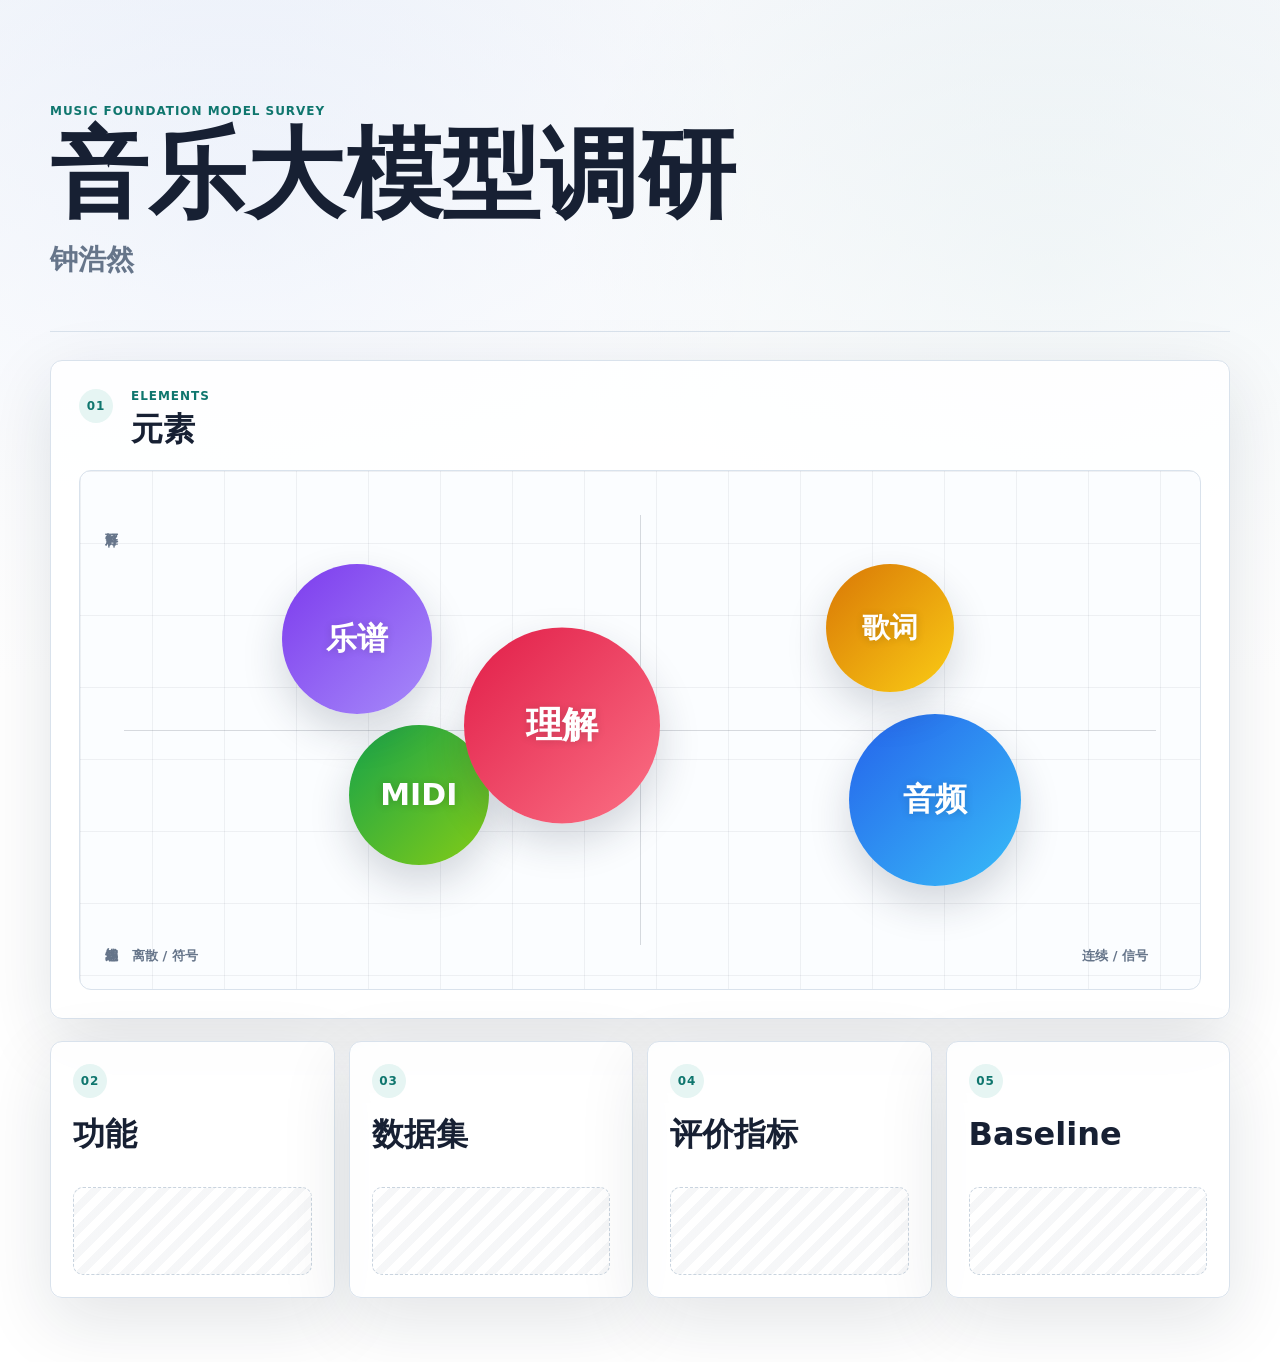
==== pre/index.html @ 79872922 "添加展示网页" ====
<!doctype html>
<html lang="zh-CN">
  <head>
    <meta charset="utf-8">
    <meta name="viewport" content="width=device-width, initial-scale=1">
    <title>音乐大模型调研</title>
    <link rel="stylesheet" href="styles.css">
  </head>
  <body>
    <main class="deck">
      <header class="hero">
        <div>
          <p class="eyebrow">Music Foundation Model Survey</p>
          <h1>音乐大模型调研</h1>
          <p class="subtitle">钟浩然</p>
        </div>
      </header>

      <section class="section section-elements" aria-labelledby="elements-title">
        <div class="section-heading">
          <p class="index">01</p>
          <div>
            <p class="eyebrow">Elements</p>
            <h2 id="elements-title">元素</h2>
          </div>
        </div>

        <div class="element-map" aria-label="音乐大模型元素二维分布图">
          <div class="axis axis-x">
            <span>离散 / 符号</span>
            <span>连续 / 信号</span>
          </div>
          <div class="axis axis-y">
            <span>可解释</span>
            <span>感知表达</span>
          </div>

          <div class="bubble bubble-audio">
            <span>音频</span>
          </div>
          <div class="bubble bubble-midi">
            <span>MIDI</span>
          </div>
          <div class="bubble bubble-score">
            <span>乐谱</span>
          </div>
          <div class="bubble bubble-lyrics">
            <span>歌词</span>
          </div>
          <div class="bubble bubble-understanding">
            <span>理解</span>
          </div>
        </div>
      </section>

      <section class="section-grid" aria-label="汇报结构">
        <article class="topic-card">
          <p class="index">02</p>
          <h2>功能</h2>
          <div class="empty-state"></div>
        </article>

        <article class="topic-card">
          <p class="index">03</p>
          <h2>数据集</h2>
          <div class="empty-state"></div>
        </article>

        <article class="topic-card">
          <p class="index">04</p>
          <h2>评价指标</h2>
          <div class="empty-state"></div>
        </article>

        <article class="topic-card">
          <p class="index">05</p>
          <h2>Baseline</h2>
          <div class="empty-state"></div>
        </article>
      </section>
    </main>
  </body>
</html>
---- pre/styles.css ----
:root {
  color-scheme: light;
  --ink: #172033;
  --muted: #66758a;
  --line: #d9e2ec;
  --paper: #f6f8fb;
  --panel: rgba(255, 255, 255, 0.9);
  --teal: #0f766e;
  --blue: #2563eb;
  --violet: #7c3aed;
  --amber: #d97706;
  --rose: #e11d48;
  --green: #16a34a;
  --shadow: 0 22px 70px rgba(19, 32, 50, 0.12);
}

* {
  box-sizing: border-box;
}

body {
  margin: 0;
  font-family: Inter, ui-sans-serif, system-ui, -apple-system, BlinkMacSystemFont, "Segoe UI", sans-serif;
  color: var(--ink);
  background:
    linear-gradient(180deg, rgba(246, 248, 251, 0.4), #ffffff 680px),
    radial-gradient(circle at 18% 16%, rgba(37, 99, 235, 0.10), transparent 34%),
    radial-gradient(circle at 82% 20%, rgba(15, 118, 110, 0.10), transparent 32%),
    var(--paper);
}

.deck {
  width: min(1180px, calc(100% - 48px));
  margin: 0 auto;
  padding: 52px 0 64px;
}

.hero {
  min-height: 280px;
  display: flex;
  align-items: center;
  border-bottom: 1px solid var(--line);
}

.eyebrow,
.index {
  margin: 0 0 8px;
  color: var(--teal);
  font-size: 12px;
  font-weight: 820;
  letter-spacing: 0.08em;
  text-transform: uppercase;
}

h1,
h2,
p {
  margin-top: 0;
}

h1 {
  margin-bottom: 18px;
  font-size: clamp(52px, 8vw, 98px);
  line-height: 0.98;
  letter-spacing: 0;
}

.subtitle {
  margin: 0;
  color: var(--muted);
  font-size: 28px;
  font-weight: 720;
}

.section {
  margin-top: 28px;
  padding: 28px;
  border: 1px solid var(--line);
  border-radius: 12px;
  background: var(--panel);
  box-shadow: var(--shadow);
}

.section-heading {
  display: flex;
  gap: 18px;
  align-items: flex-start;
  margin-bottom: 22px;
}

.section-heading .index,
.topic-card .index {
  display: flex;
  width: 34px;
  height: 34px;
  align-items: center;
  justify-content: center;
  margin: 0;
  border-radius: 999px;
  background: #e6f5f3;
}

h2 {
  margin-bottom: 0;
  font-size: 32px;
  line-height: 1.16;
  letter-spacing: 0;
}

.element-map {
  position: relative;
  min-height: 520px;
  overflow: hidden;
  border: 1px solid var(--line);
  border-radius: 12px;
  background:
    linear-gradient(90deg, rgba(23, 32, 51, 0.06) 1px, transparent 1px),
    linear-gradient(180deg, rgba(23, 32, 51, 0.06) 1px, transparent 1px),
    #fbfdff;
  background-size: 72px 72px;
}

.element-map::before,
.element-map::after {
  content: "";
  position: absolute;
  background: rgba(23, 32, 51, 0.16);
}

.element-map::before {
  left: 44px;
  right: 44px;
  top: 50%;
  height: 1px;
}

.element-map::after {
  top: 44px;
  bottom: 44px;
  left: 50%;
  width: 1px;
}

.axis {
  position: absolute;
  z-index: 2;
  display: flex;
  color: var(--muted);
  font-size: 13px;
  font-weight: 760;
}

.axis-x {
  left: 52px;
  right: 52px;
  bottom: 24px;
  justify-content: space-between;
}

.axis-y {
  top: 52px;
  bottom: 52px;
  left: 22px;
  writing-mode: vertical-rl;
  justify-content: space-between;
}

.bubble {
  position: absolute;
  z-index: 3;
  display: flex;
  align-items: center;
  justify-content: center;
  border-radius: 999px;
  color: #fff;
  font-weight: 860;
  letter-spacing: 0;
  box-shadow: 0 18px 40px rgba(25, 38, 60, 0.18);
}

.bubble span {
  text-shadow: 0 1px 8px rgba(0, 0, 0, 0.16);
}

.bubble-audio {
  width: 172px;
  height: 172px;
  right: 16%;
  bottom: 20%;
  background: linear-gradient(135deg, var(--blue), #38bdf8);
  font-size: 32px;
}

.bubble-midi {
  width: 140px;
  height: 140px;
  left: 24%;
  bottom: 24%;
  background: linear-gradient(135deg, var(--green), #84cc16);
  font-size: 30px;
}

.bubble-score {
  width: 150px;
  height: 150px;
  left: 18%;
  top: 18%;
  background: linear-gradient(135deg, var(--violet), #a78bfa);
  font-size: 31px;
}

.bubble-lyrics {
  width: 128px;
  height: 128px;
  right: 22%;
  top: 18%;
  background: linear-gradient(135deg, var(--amber), #facc15);
  font-size: 28px;
}

.bubble-understanding {
  width: 196px;
  height: 196px;
  left: 43%;
  top: 34%;
  transform: translate(-50%, -10%);
  background: linear-gradient(135deg, var(--rose), #fb7185);
  font-size: 36px;
}

.section-grid {
  display: grid;
  grid-template-columns: repeat(4, 1fr);
  gap: 14px;
  margin-top: 22px;
}

.topic-card {
  min-height: 220px;
  padding: 22px;
  border: 1px solid var(--line);
  border-radius: 12px;
  background: var(--panel);
  box-shadow: var(--shadow);
}

.topic-card h2 {
  margin-top: 18px;
}

.empty-state {
  min-height: 88px;
  margin-top: 34px;
  border: 1px dashed #c9d4df;
  border-radius: 10px;
  background: repeating-linear-gradient(
    -45deg,
    rgba(100, 116, 139, 0.06),
    rgba(100, 116, 139, 0.06) 8px,
    rgba(255, 255, 255, 0.6) 8px,
    rgba(255, 255, 255, 0.6) 16px
  );
}

@media (max-width: 980px) {
  .section-grid {
    grid-template-columns: repeat(2, 1fr);
  }

  .element-map {
    min-height: 480px;
  }
}

@media (max-width: 640px) {
  .deck {
    width: min(100% - 28px, 1180px);
    padding-top: 34px;
  }

  .hero {
    min-height: 220px;
  }

  .section,
  .topic-card {
    padding: 18px;
  }

  .section-grid {
    grid-template-columns: 1fr;
  }

  .element-map {
    min-height: 560px;
  }

  .bubble-audio {
    right: 6%;
    bottom: 18%;
  }

  .bubble-midi {
    left: 8%;
    bottom: 22%;
  }

  .bubble-score {
    left: 8%;
    top: 18%;
  }

  .bubble-lyrics {
    right: 8%;
    top: 17%;
  }

  .bubble-understanding {
    left: 50%;
    top: 43%;
  }
}
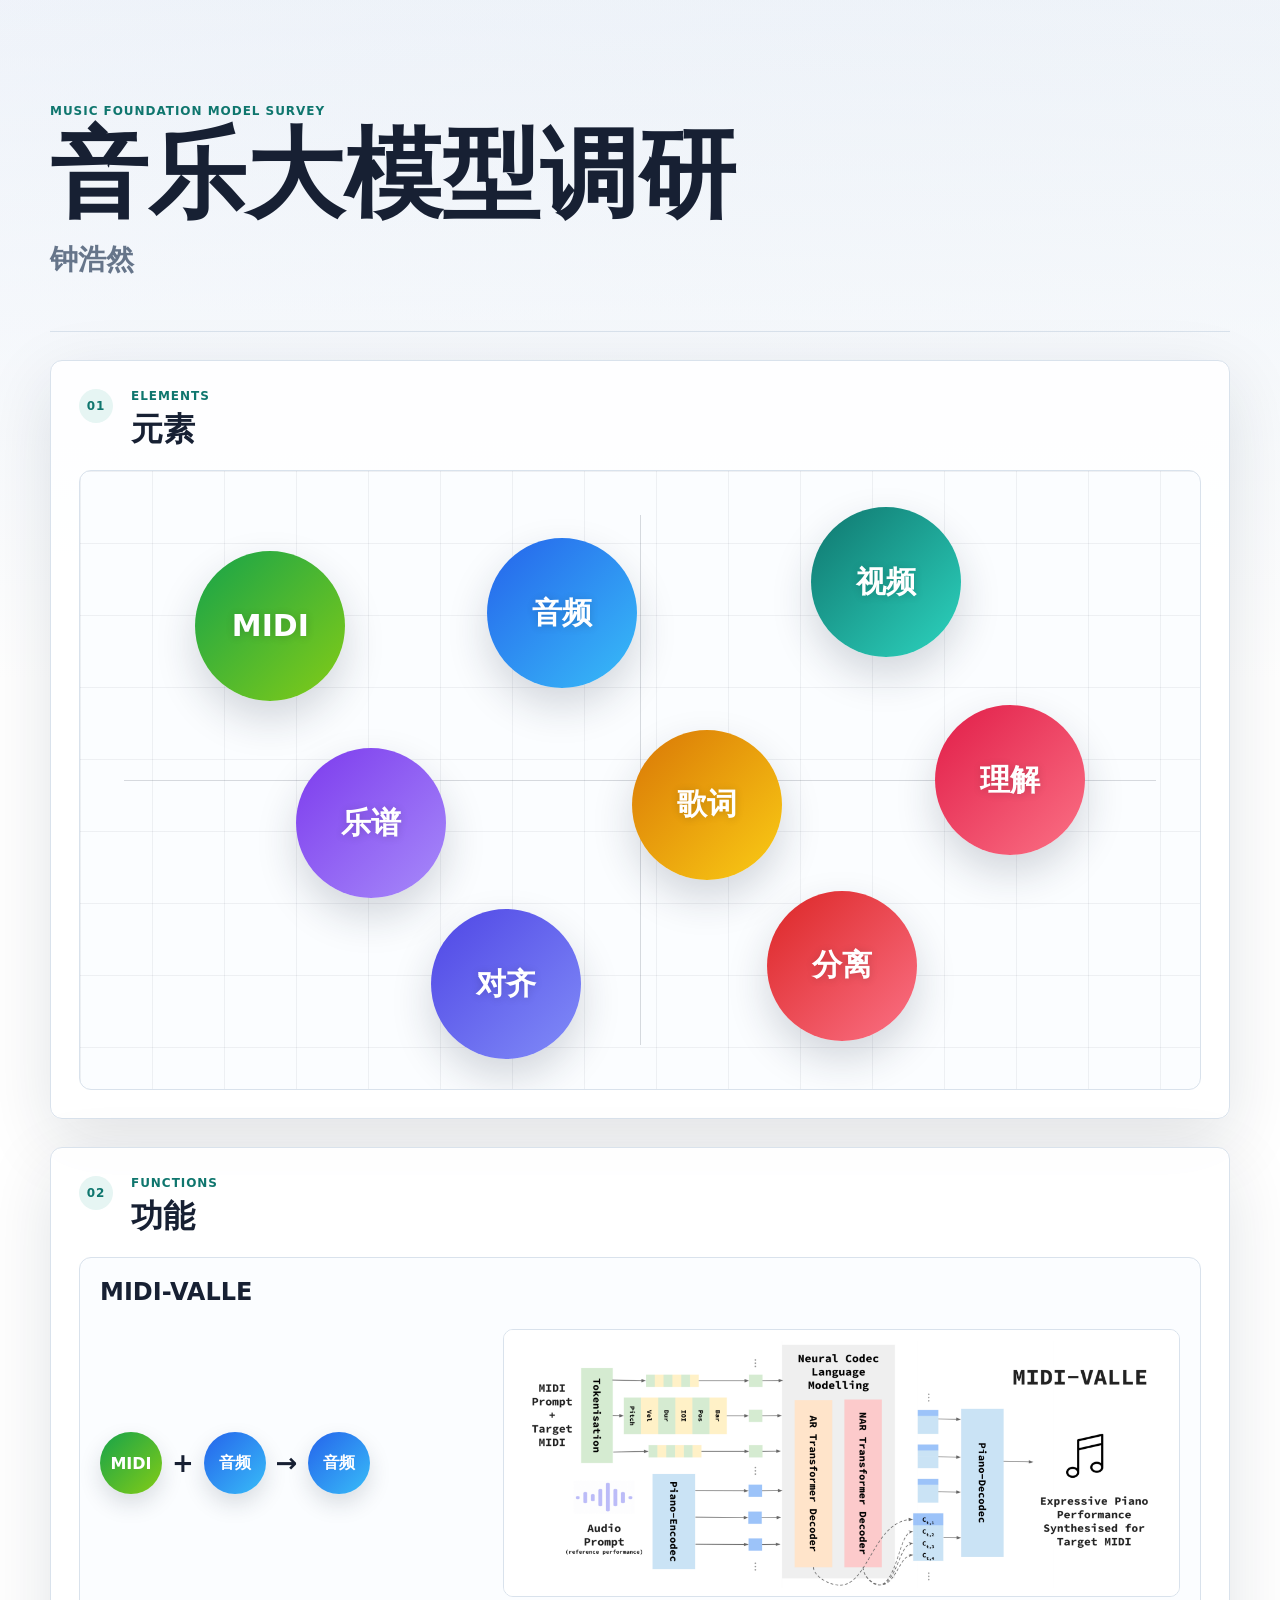
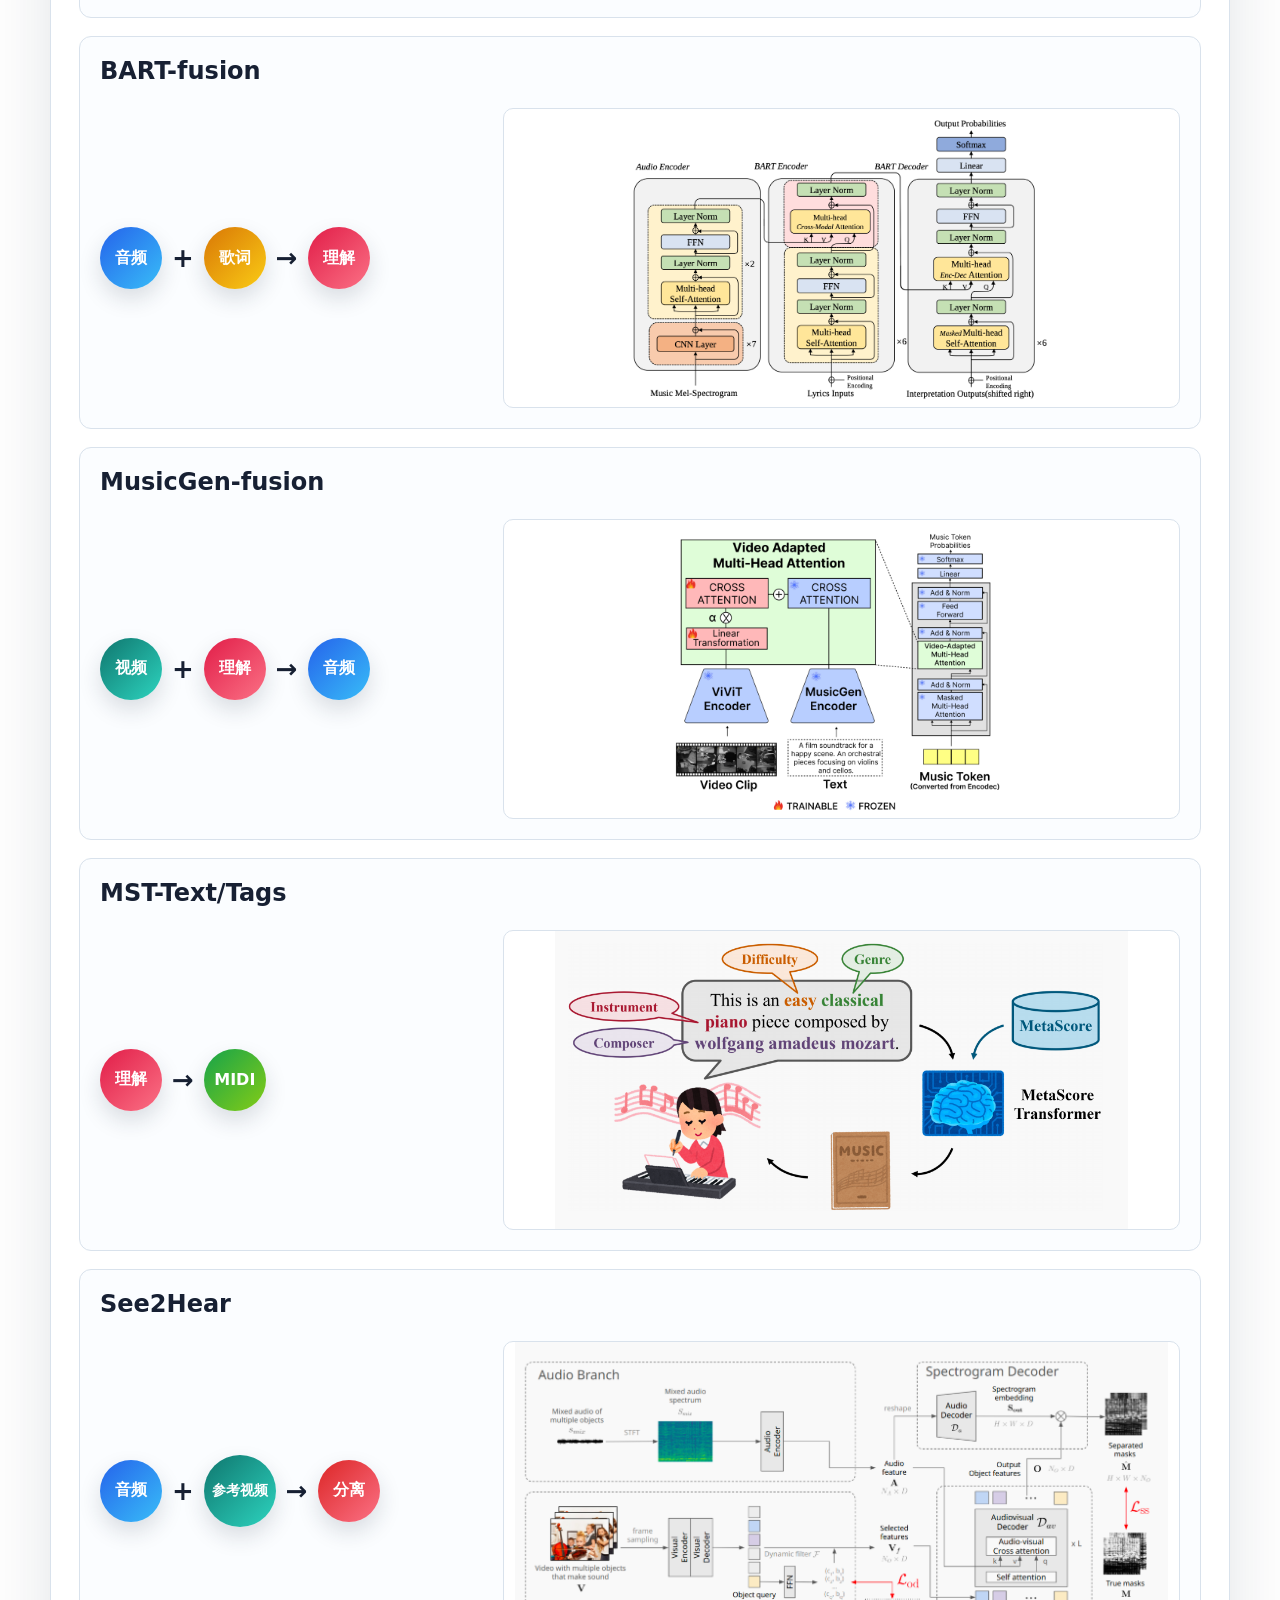
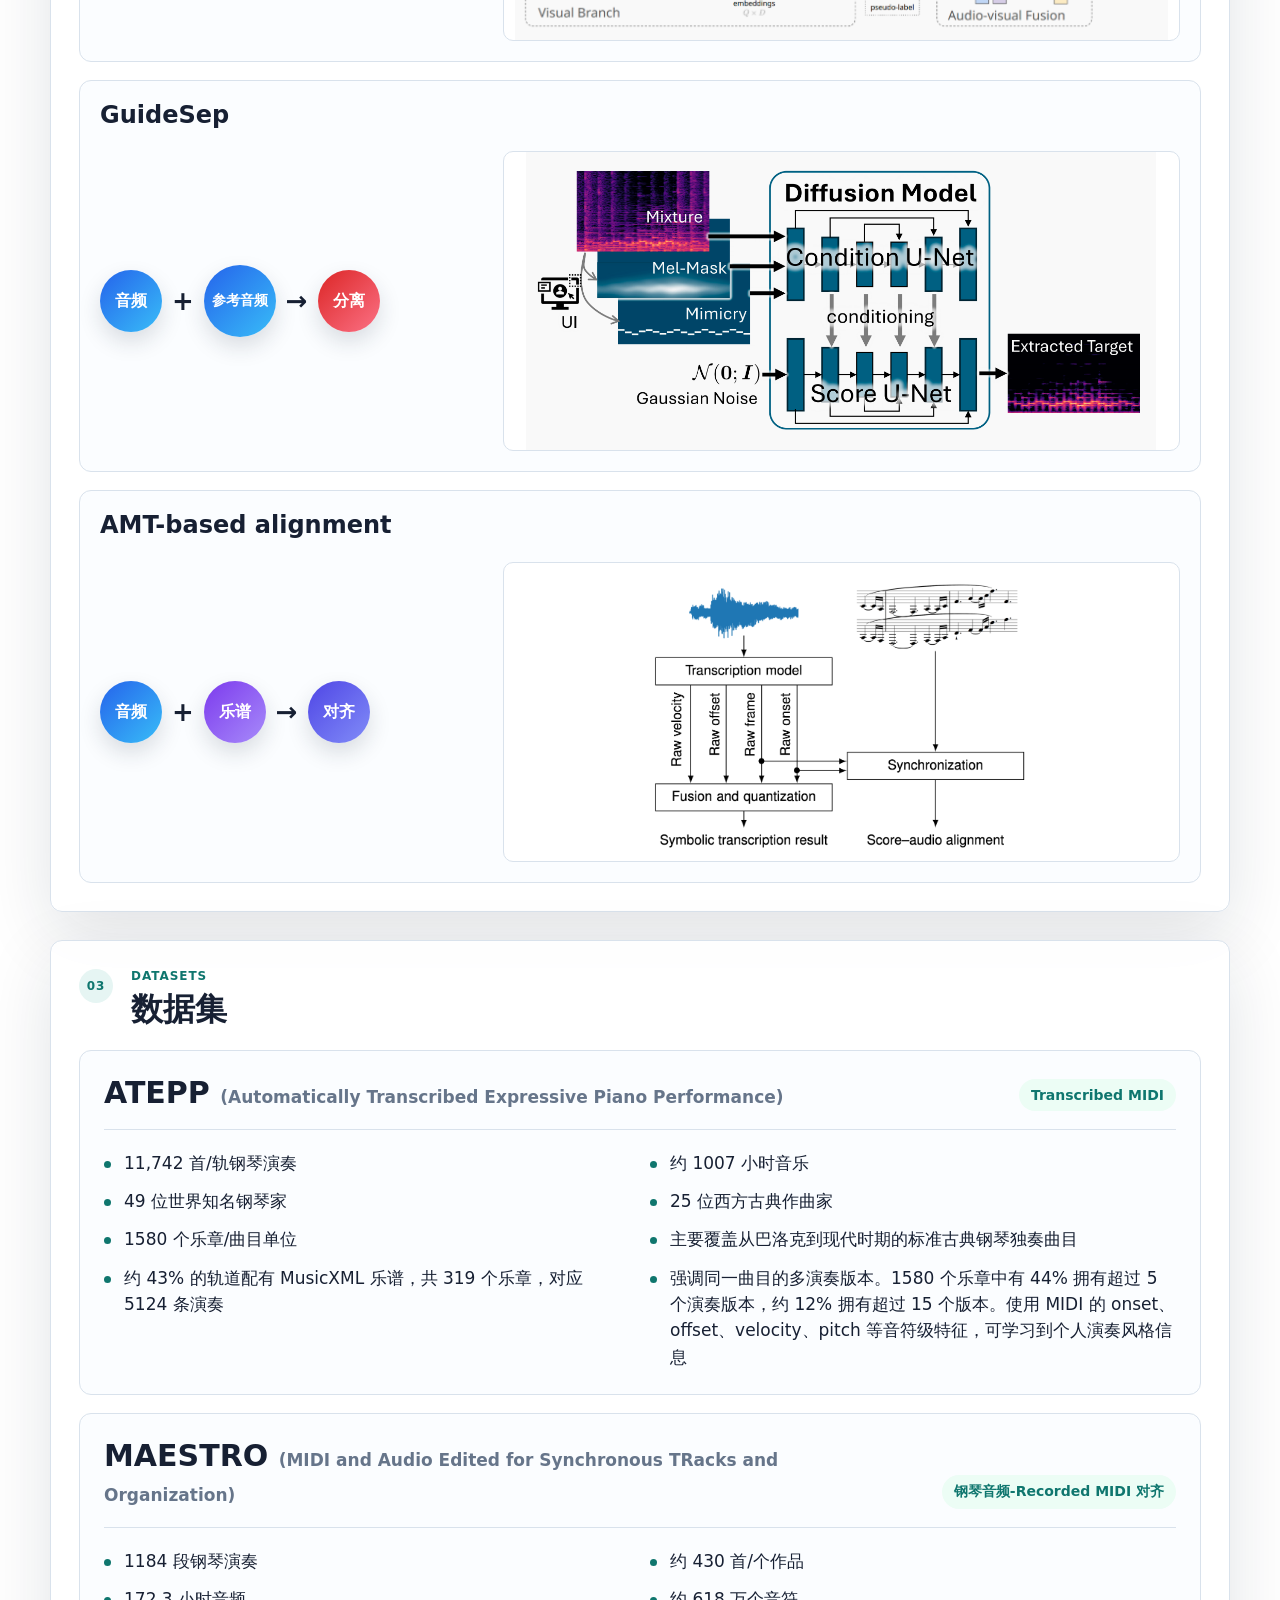
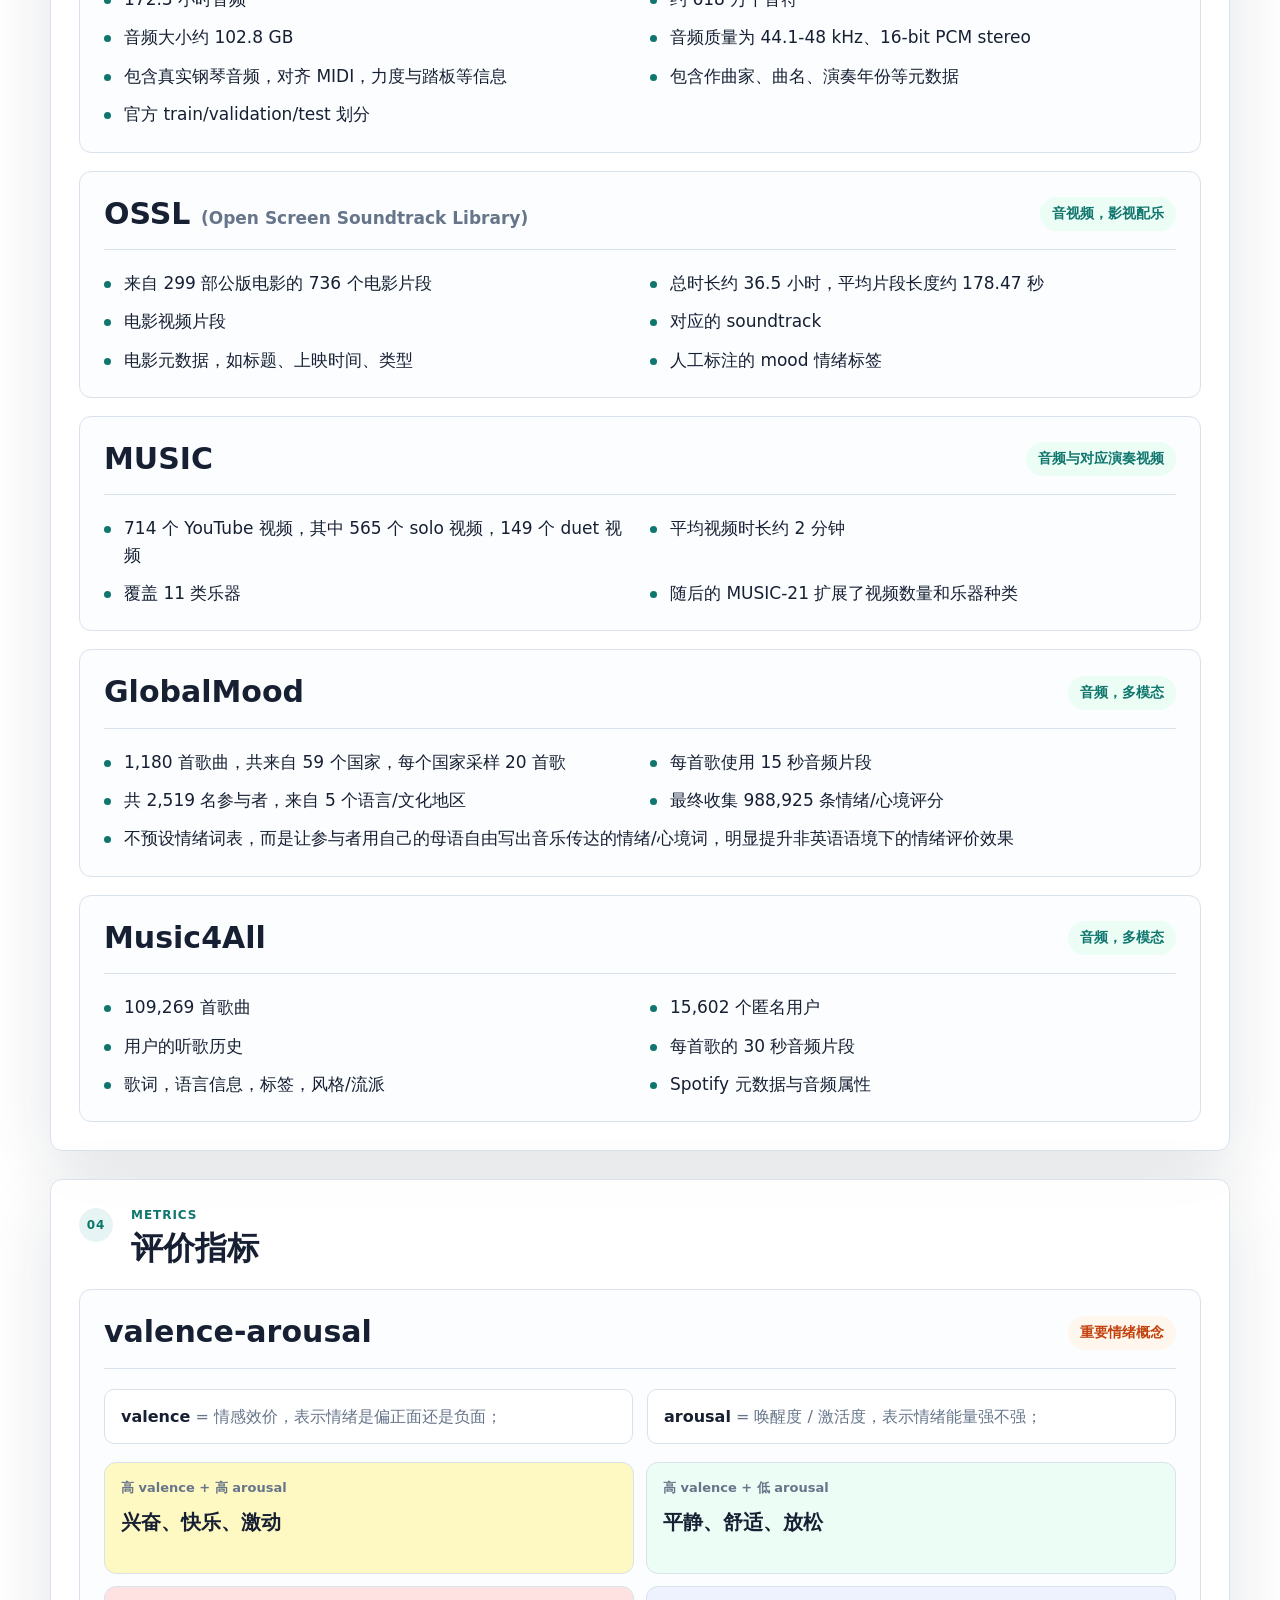
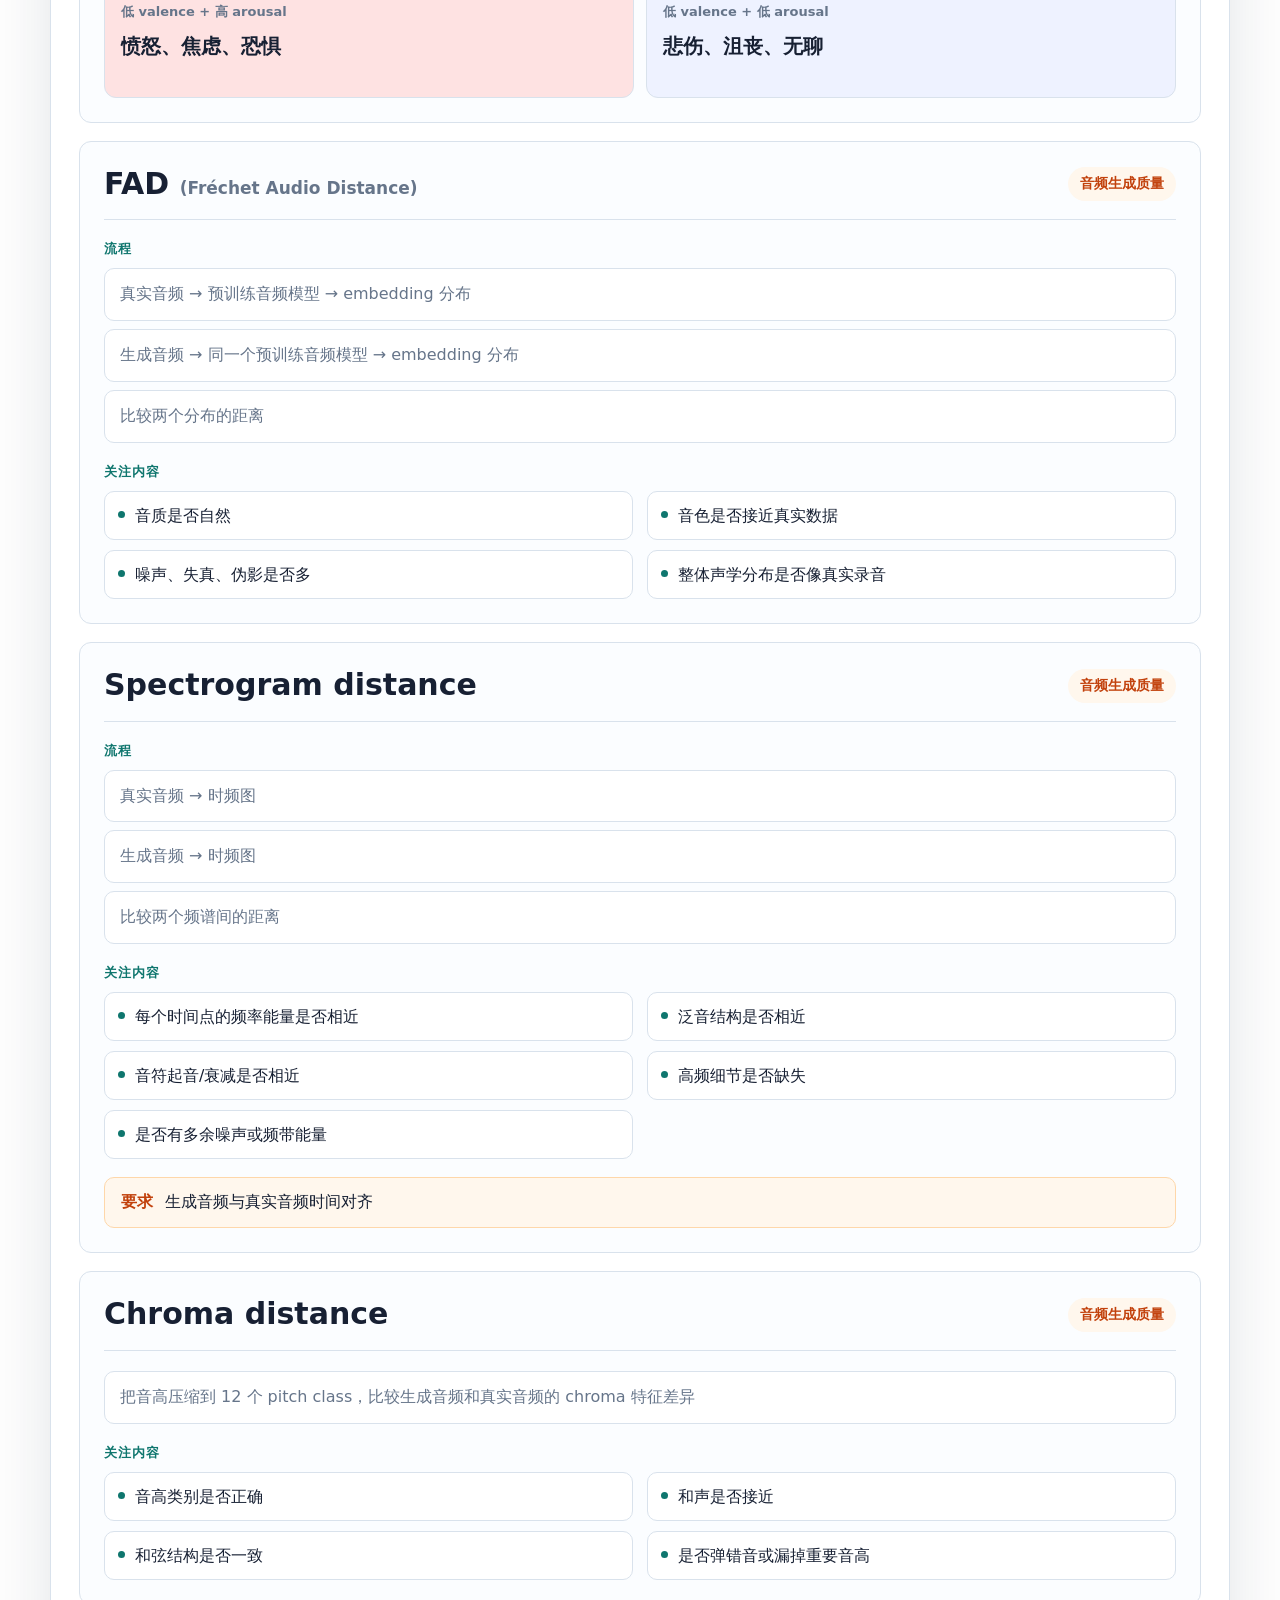
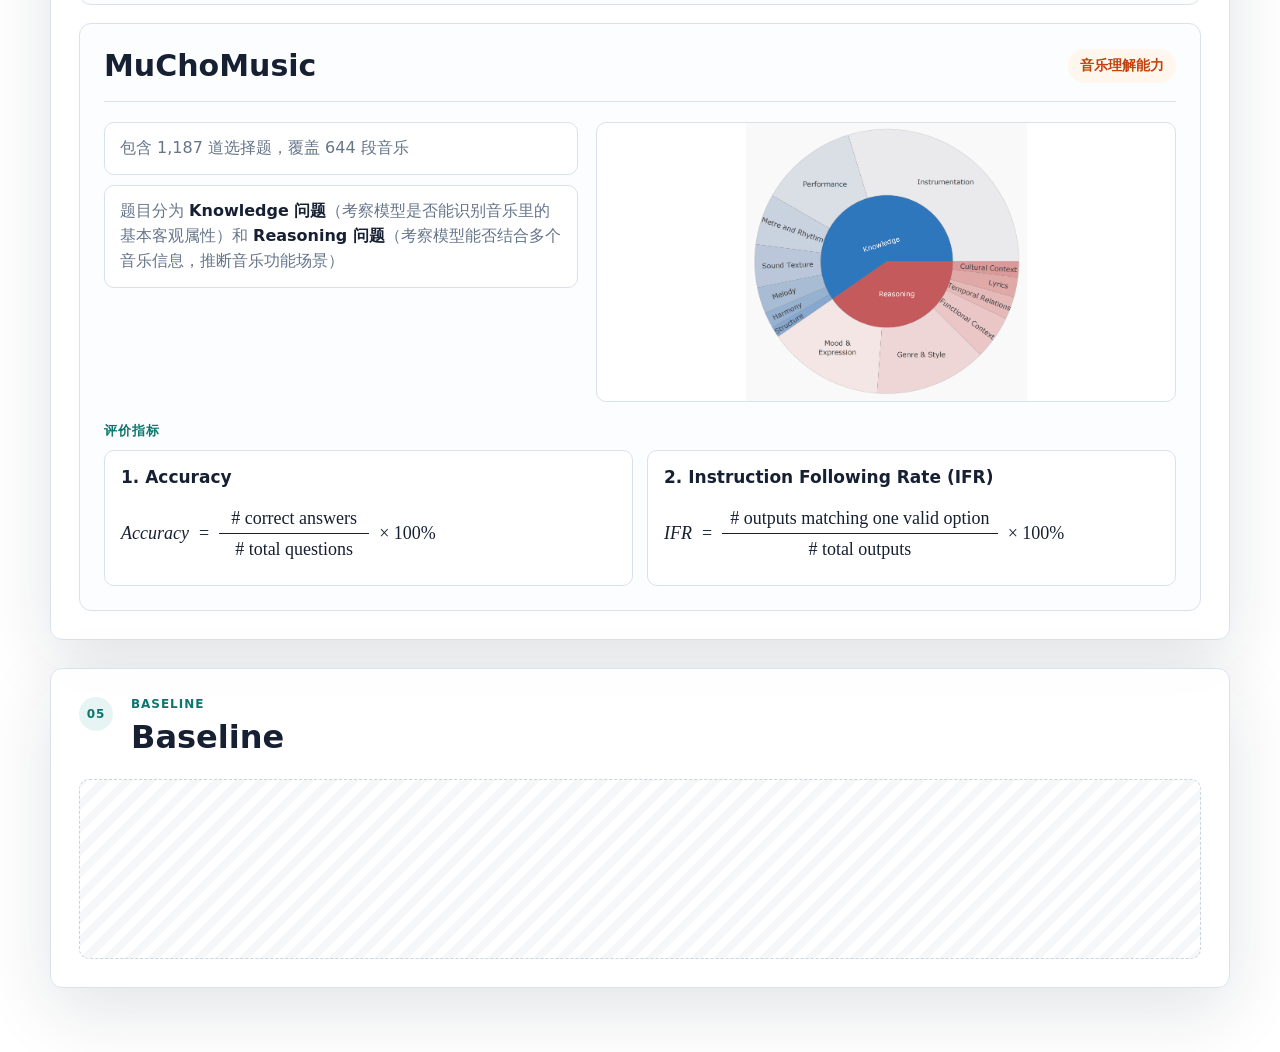
==== commit e9858702: "添加展示网页内容" ====
--- a/pre/index.html
+++ b/pre/index.html
@@ -26,18 +26,12 @@
         </div>
 
         <div class="element-map" aria-label="音乐大模型元素二维分布图">
-          <div class="axis axis-x">
-            <span>离散 / 符号</span>
-            <span>连续 / 信号</span>
-          </div>
-          <div class="axis axis-y">
-            <span>可解释</span>
-            <span>感知表达</span>
-          </div>
-
           <div class="bubble bubble-audio">
             <span>音频</span>
           </div>
+          <div class="bubble bubble-video">
+            <span>视频</span>
+          </div>
           <div class="bubble bubble-midi">
             <span>MIDI</span>
           </div>
@@ -50,33 +44,356 @@
           <div class="bubble bubble-understanding">
             <span>理解</span>
           </div>
+          <div class="bubble bubble-alignment">
+            <span>对齐</span>
+          </div>
+          <div class="bubble bubble-separation">
+            <span>分离</span>
+          </div>
         </div>
       </section>
 
-      <section class="section-grid" aria-label="汇报结构">
-        <article class="topic-card">
+      <section class="section" aria-labelledby="functions-title">
+        <div class="section-heading">
           <p class="index">02</p>
-          <h2>功能</h2>
-          <div class="empty-state"></div>
-        </article>
-
-        <article class="topic-card">
+          <div>
+            <p class="eyebrow">Functions</p>
+            <h2 id="functions-title">功能</h2>
+          </div>
+        </div>
+        <div class="feature-card">
+          <h3>MIDI-VALLE</h3>
+          <div class="flow-diagram" aria-label="MIDI 加音频生成音频">
+            <span class="mini-bubble mini-midi">MIDI</span>
+            <span class="operator">+</span>
+            <span class="mini-bubble mini-audio">音频</span>
+            <span class="arrow">→</span>
+            <span class="mini-bubble mini-audio">音频</span>
+          </div>
+          <img src="../resources/MIDI-VALLE1.png" alt="MIDI-VALLE 模型示意图">
+        </div>
+        <div class="feature-card">
+          <h3>BART-fusion</h3>
+          <div class="flow-diagram" aria-label="音频加歌词生成理解">
+            <span class="mini-bubble mini-audio">音频</span>
+            <span class="operator">+</span>
+            <span class="mini-bubble mini-lyrics">歌词</span>
+            <span class="arrow">→</span>
+            <span class="mini-bubble mini-understanding">理解</span>
+          </div>
+          <img src="../resources/BART-fusion1.png" alt="BART-fusion 模型示意图">
+        </div>
+        <div class="feature-card">
+          <h3>MusicGen-fusion</h3>
+          <div class="flow-diagram" aria-label="视频加理解生成音频">
+            <span class="mini-bubble mini-video">视频</span>
+            <span class="operator">+</span>
+            <span class="mini-bubble mini-understanding">理解</span>
+            <span class="arrow">→</span>
+            <span class="mini-bubble mini-audio">音频</span>
+          </div>
+          <img src="../resources/MusicGen-fusion1.png" alt="MusicGen-fusion 模型示意图">
+        </div>
+        <div class="feature-card">
+          <h3>MST-Text/Tags</h3>
+          <div class="flow-diagram" aria-label="理解生成 MIDI">
+            <span class="mini-bubble mini-understanding">理解</span>
+            <span class="arrow">→</span>
+            <span class="mini-bubble mini-midi">MIDI</span>
+          </div>
+          <img src="../resources/MST1.png" alt="MST-Text/Tags 模型示意图">
+        </div>
+        <div class="feature-card">
+          <h3>See2Hear</h3>
+          <div class="flow-diagram" aria-label="音频加参考视频生成分离">
+            <span class="mini-bubble mini-audio">音频</span>
+            <span class="operator">+</span>
+            <span class="mini-bubble mini-video mini-reference">参考视频</span>
+            <span class="arrow">→</span>
+            <span class="mini-bubble mini-separation">分离</span>
+          </div>
+          <img src="../resources/See2Hear1.png" alt="See2Hear 模型示意图">
+        </div>
+        <div class="feature-card">
+          <h3>GuideSep</h3>
+          <div class="flow-diagram" aria-label="音频加参考音频生成分离">
+            <span class="mini-bubble mini-audio">音频</span>
+            <span class="operator">+</span>
+            <span class="mini-bubble mini-audio mini-reference">参考音频</span>
+            <span class="arrow">→</span>
+            <span class="mini-bubble mini-separation">分离</span>
+          </div>
+          <img src="../resources/GuideSep1.png" alt="GuideSep 模型示意图">
+        </div>
+        <div class="feature-card">
+          <h3>AMT-based alignment</h3>
+          <div class="flow-diagram" aria-label="音频加乐谱生成对齐">
+            <span class="mini-bubble mini-audio">音频</span>
+            <span class="operator">+</span>
+            <span class="mini-bubble mini-score">乐谱</span>
+            <span class="arrow">→</span>
+            <span class="mini-bubble mini-alignment">对齐</span>
+          </div>
+          <img src="../resources/AMT1.png" alt="AMT-based alignment 模型示意图">
+        </div>
+      </section>
+
+      <section class="section section-empty" aria-labelledby="datasets-title">
+        <div class="section-heading">
           <p class="index">03</p>
-          <h2>数据集</h2>
-          <div class="empty-state"></div>
-        </article>
-
-        <article class="topic-card">
+          <div>
+            <p class="eyebrow">Datasets</p>
+            <h2 id="datasets-title">数据集</h2>
+          </div>
+        </div>
+        <article class="dataset-card">
+          <div class="dataset-header">
+            <h3>ATEPP <span>(Automatically Transcribed Expressive Piano Performance)</span></h3>
+            <p>Transcribed MIDI</p>
+          </div>
+          <ul class="dataset-list">
+            <li>11,742 首/轨钢琴演奏</li>
+            <li>约 1007 小时音乐</li>
+            <li>49 位世界知名钢琴家</li>
+            <li>25 位西方古典作曲家</li>
+            <li>1580 个乐章/曲目单位</li>
+            <li>主要覆盖从巴洛克到现代时期的标准古典钢琴独奏曲目</li>
+            <li>约 43% 的轨道配有 MusicXML 乐谱，共 319 个乐章，对应 5124 条演奏</li>
+            <li>强调同一曲目的多演奏版本。1580 个乐章中有 44% 拥有超过 5 个演奏版本，约 12% 拥有超过 15 个版本。使用 MIDI 的 onset、offset、velocity、pitch 等音符级特征，可学习到个人演奏风格信息</li>
+          </ul>
+        </article>
+        <article class="dataset-card">
+          <div class="dataset-header">
+            <h3>MAESTRO <span>(MIDI and Audio Edited for Synchronous TRacks and Organization)</span></h3>
+            <p>钢琴音频-Recorded MIDI 对齐</p>
+          </div>
+          <ul class="dataset-list">
+            <li>1184 段钢琴演奏</li>
+            <li>约 430 首/个作品</li>
+            <li>172.3 小时音频</li>
+            <li>约 618 万个音符</li>
+            <li>音频大小约 102.8 GB</li>
+            <li>音频质量为 44.1-48 kHz、16-bit PCM stereo</li>
+            <li>包含真实钢琴音频，对齐 MIDI，力度与踏板等信息</li>
+            <li>包含作曲家、曲名、演奏年份等元数据</li>
+            <li>官方 train/validation/test 划分</li>
+          </ul>
+        </article>
+        <article class="dataset-card">
+          <div class="dataset-header">
+            <h3>OSSL <span>(Open Screen Soundtrack Library)</span></h3>
+            <p>音视频，影视配乐</p>
+          </div>
+          <ul class="dataset-list">
+            <li>来自 299 部公版电影的 736 个电影片段</li>
+            <li>总时长约 36.5 小时，平均片段长度约 178.47 秒</li>
+            <li>电影视频片段</li>
+            <li>对应的 soundtrack</li>
+            <li>电影元数据，如标题、上映时间、类型</li>
+            <li>人工标注的 mood 情绪标签</li>
+          </ul>
+        </article>
+        <article class="dataset-card">
+          <div class="dataset-header">
+            <h3>MUSIC</h3>
+            <p>音频与对应演奏视频</p>
+          </div>
+          <ul class="dataset-list">
+            <li>714 个 YouTube 视频，其中 565 个 solo 视频，149 个 duet 视频</li>
+            <li>平均视频时长约 2 分钟</li>
+            <li>覆盖 11 类乐器</li>
+            <li>随后的 MUSIC-21 扩展了视频数量和乐器种类</li>
+          </ul>
+        </article>
+        <article class="dataset-card">
+          <div class="dataset-header">
+            <h3>GlobalMood</h3>
+            <p>音频，多模态</p>
+          </div>
+          <ul class="dataset-list">
+            <li>1,180 首歌曲，共来自 59 个国家，每个国家采样 20 首歌</li>
+            <li>每首歌使用 15 秒音频片段</li>
+            <li>共 2,519 名参与者，来自 5 个语言/文化地区</li>
+            <li>最终收集 988,925 条情绪/心境评分</li>
+            <li>不预设情绪词表，而是让参与者用自己的母语自由写出音乐传达的情绪/心境词，明显提升非英语语境下的情绪评价效果</li>
+          </ul>
+        </article>
+        <article class="dataset-card">
+          <div class="dataset-header">
+            <h3>Music4All</h3>
+            <p>音频，多模态</p>
+          </div>
+          <ul class="dataset-list">
+            <li>109,269 首歌曲</li>
+            <li>15,602 个匿名用户</li>
+            <li>用户的听歌历史</li>
+            <li>每首歌的 30 秒音频片段</li>
+            <li>歌词，语言信息，标签，风格/流派</li>
+            <li>Spotify 元数据与音频属性</li>
+          </ul>
+        </article>
+      </section>
+
+      <section class="section section-empty" aria-labelledby="metrics-title">
+        <div class="section-heading">
           <p class="index">04</p>
-          <h2>评价指标</h2>
-          <div class="empty-state"></div>
-        </article>
-
-        <article class="topic-card">
+          <div>
+            <p class="eyebrow">Metrics</p>
+            <h2 id="metrics-title">评价指标</h2>
+          </div>
+        </div>
+        <article class="metric-card">
+          <div class="metric-header">
+            <h3>valence-arousal</h3>
+            <p>重要情绪概念</p>
+          </div>
+          <div class="metric-definition">
+            <p><strong>valence</strong> = 情感效价，表示情绪是偏正面还是负面；</p>
+            <p><strong>arousal</strong> = 唤醒度 / 激活度，表示情绪能量强不强；</p>
+          </div>
+          <div class="quadrant-grid" aria-label="valence-arousal 情绪象限">
+            <div class="quadrant high-valence high-arousal">
+              <span>高 valence + 高 arousal</span>
+              <strong>兴奋、快乐、激动</strong>
+            </div>
+            <div class="quadrant high-valence low-arousal">
+              <span>高 valence + 低 arousal</span>
+              <strong>平静、舒适、放松</strong>
+            </div>
+            <div class="quadrant low-valence high-arousal">
+              <span>低 valence + 高 arousal</span>
+              <strong>愤怒、焦虑、恐惧</strong>
+            </div>
+            <div class="quadrant low-valence low-arousal">
+              <span>低 valence + 低 arousal</span>
+              <strong>悲伤、沮丧、无聊</strong>
+            </div>
+          </div>
+        </article>
+        <article class="metric-card">
+          <div class="metric-header">
+            <h3>FAD <span>(Fréchet Audio Distance)</span></h3>
+            <p>音频生成质量</p>
+          </div>
+          <div class="metric-block">
+            <h4>流程</h4>
+            <div class="metric-flow">
+              <p>真实音频 → 预训练音频模型 → embedding 分布</p>
+              <p>生成音频 → 同一个预训练音频模型 → embedding 分布</p>
+              <p>比较两个分布的距离</p>
+            </div>
+          </div>
+          <div class="metric-block">
+            <h4>关注内容</h4>
+            <ul class="metric-list">
+              <li>音质是否自然</li>
+              <li>音色是否接近真实数据</li>
+              <li>噪声、失真、伪影是否多</li>
+              <li>整体声学分布是否像真实录音</li>
+            </ul>
+          </div>
+        </article>
+
+        <article class="metric-card">
+          <div class="metric-header">
+            <h3>Spectrogram distance</h3>
+            <p>音频生成质量</p>
+          </div>
+          <div class="metric-block">
+            <h4>流程</h4>
+            <div class="metric-flow">
+              <p>真实音频 → 时频图</p>
+              <p>生成音频 → 时频图</p>
+              <p>比较两个频谱间的距离</p>
+            </div>
+          </div>
+          <div class="metric-block">
+            <h4>关注内容</h4>
+            <ul class="metric-list">
+              <li>每个时间点的频率能量是否相近</li>
+              <li>泛音结构是否相近</li>
+              <li>音符起音/衰减是否相近</li>
+              <li>高频细节是否缺失</li>
+              <li>是否有多余噪声或频带能量</li>
+            </ul>
+          </div>
+          <div class="metric-requirement">
+            <strong>要求</strong>
+            <span>生成音频与真实音频时间对齐</span>
+          </div>
+        </article>
+
+        <article class="metric-card">
+          <div class="metric-header">
+            <h3>Chroma distance</h3>
+            <p>音频生成质量</p>
+          </div>
+          <div class="metric-block">
+            <p class="metric-statement">把音高压缩到 12 个 pitch class，比较生成音频和真实音频的 chroma 特征差异</p>
+          </div>
+          <div class="metric-block">
+            <h4>关注内容</h4>
+            <ul class="metric-list">
+              <li>音高类别是否正确</li>
+              <li>和声是否接近</li>
+              <li>和弦结构是否一致</li>
+              <li>是否弹错音或漏掉重要音高</li>
+            </ul>
+          </div>
+        </article>
+        <article class="metric-card">
+          <div class="metric-header">
+            <h3>MuChoMusic</h3>
+            <p>音乐理解能力</p>
+          </div>
+          <div class="metric-overview">
+            <div class="metric-overview-text">
+              <p class="metric-statement">包含 1,187 道选择题，覆盖 644 段音乐</p>
+              <p class="metric-statement">题目分为 <strong>Knowledge 问题</strong>（考察模型是否能识别音乐里的基本客观属性）和 <strong>Reasoning 问题</strong>（考察模型能否结合多个音乐信息，推断音乐功能场景）</p>
+            </div>
+            <img class="metric-figure" src="../resources/MuChoMusic1.png" alt="MuChoMusic 评价任务示意图">
+          </div>
+          <div class="metric-block">
+            <h4>评价指标</h4>
+            <div class="formula-grid">
+              <div class="formula-card">
+                <h5>1. Accuracy</h5>
+                <div class="formula-equation">
+                  <span class="formula-name">Accuracy</span>
+                  <span>=</span>
+                  <span class="fraction">
+                    <span class="numerator"># correct answers</span>
+                    <span class="denominator"># total questions</span>
+                  </span>
+                  <span>× 100%</span>
+                </div>
+              </div>
+              <div class="formula-card">
+                <h5>2. Instruction Following Rate (IFR)</h5>
+                <div class="formula-equation">
+                  <span class="formula-name">IFR</span>
+                  <span>=</span>
+                  <span class="fraction">
+                    <span class="numerator"># outputs matching one valid option</span>
+                    <span class="denominator"># total outputs</span>
+                  </span>
+                  <span>× 100%</span>
+                </div>
+              </div>
+            </div>
+          </div>
+        </article>
+      </section>
+
+      <section class="section section-empty" aria-labelledby="baseline-title">
+        <div class="section-heading">
           <p class="index">05</p>
-          <h2>Baseline</h2>
-          <div class="empty-state"></div>
-        </article>
+          <div>
+            <p class="eyebrow">Baseline</p>
+            <h2 id="baseline-title">Baseline</h2>
+          </div>
+        </div>
+        <div class="empty-state"></div>
       </section>
     </main>
   </body>
--- a/pre/styles.css
+++ b/pre/styles.css
@@ -88,8 +88,7 @@
   margin-bottom: 22px;
 }
 
-.section-heading .index,
-.topic-card .index {
+.section-heading .index {
   display: flex;
   width: 34px;
   height: 34px;
@@ -109,7 +108,7 @@
 
 .element-map {
   position: relative;
-  min-height: 520px;
+  min-height: 620px;
   overflow: hidden;
   border: 1px solid var(--line);
   border-radius: 12px;
@@ -141,116 +140,524 @@
   width: 1px;
 }
 
-.axis {
-  position: absolute;
-  z-index: 2;
-  display: flex;
-  color: var(--muted);
-  font-size: 13px;
-  font-weight: 760;
-}
-
-.axis-x {
-  left: 52px;
-  right: 52px;
-  bottom: 24px;
-  justify-content: space-between;
-}
-
-.axis-y {
-  top: 52px;
-  bottom: 52px;
-  left: 22px;
-  writing-mode: vertical-rl;
-  justify-content: space-between;
-}
-
 .bubble {
   position: absolute;
   z-index: 3;
   display: flex;
+  align-items: center;
+  justify-content: center;
+  width: 150px;
+  height: 150px;
+  border-radius: 999px;
+  color: #fff;
+  font-weight: 860;
+  letter-spacing: 0;
+  font-size: 30px;
+  transform: translate(-50%, -50%);
+  box-shadow: 0 18px 40px rgba(25, 38, 60, 0.18);
+}
+
+.bubble span {
+  text-shadow: 0 1px 8px rgba(0, 0, 0, 0.16);
+}
+
+.bubble-audio {
+  left: 43%;
+  top: 23%;
+  background: linear-gradient(135deg, var(--blue), #38bdf8);
+}
+
+.bubble-video {
+  left: 72%;
+  top: 18%;
+  background: linear-gradient(135deg, var(--teal), #2dd4bf);
+}
+
+.bubble-midi {
+  left: 17%;
+  top: 25%;
+  background: linear-gradient(135deg, var(--green), #84cc16);
+}
+
+.bubble-score {
+  left: 26%;
+  top: 57%;
+  background: linear-gradient(135deg, var(--violet), #a78bfa);
+}
+
+.bubble-lyrics {
+  left: 56%;
+  top: 54%;
+  background: linear-gradient(135deg, var(--amber), #facc15);
+}
+
+.bubble-understanding {
+  left: 83%;
+  top: 50%;
+  background: linear-gradient(135deg, var(--rose), #fb7185);
+}
+
+.bubble-alignment {
+  left: 38%;
+  top: 83%;
+  background: linear-gradient(135deg, #4f46e5, #818cf8);
+}
+
+.bubble-separation {
+  left: 68%;
+  top: 80%;
+  background: linear-gradient(135deg, #dc2626, #fb7185);
+}
+
+.feature-card {
+  display: grid;
+  grid-template-columns: minmax(260px, 0.72fr) minmax(420px, 1.28fr);
+  gap: 22px;
+  align-items: center;
+  padding: 20px;
+  border: 1px solid var(--line);
+  border-radius: 12px;
+  background: #fbfdff;
+}
+
+.feature-card + .feature-card {
+  margin-top: 18px;
+}
+
+.feature-card h3 {
+  grid-column: 1 / -1;
+  margin: 0;
+  font-size: 24px;
+  line-height: 1.2;
+  letter-spacing: 0;
+}
+
+.flow-diagram {
+  display: flex;
+  flex-wrap: wrap;
+  gap: 10px;
+  align-items: center;
+}
+
+.mini-bubble {
+  display: inline-flex;
+  width: 62px;
+  height: 62px;
   align-items: center;
   justify-content: center;
   border-radius: 999px;
   color: #fff;
+  font-size: 16px;
   font-weight: 860;
+  box-shadow: 0 10px 22px rgba(25, 38, 60, 0.15);
+}
+
+.mini-midi {
+  background: linear-gradient(135deg, var(--green), #84cc16);
+}
+
+.mini-audio {
+  background: linear-gradient(135deg, var(--blue), #38bdf8);
+}
+
+.mini-score {
+  background: linear-gradient(135deg, var(--violet), #a78bfa);
+}
+
+.mini-video {
+  background: linear-gradient(135deg, var(--teal), #2dd4bf);
+}
+
+.mini-lyrics {
+  background: linear-gradient(135deg, var(--amber), #facc15);
+}
+
+.mini-understanding {
+  background: linear-gradient(135deg, var(--rose), #fb7185);
+}
+
+.mini-alignment {
+  background: linear-gradient(135deg, #4f46e5, #818cf8);
+}
+
+.mini-separation {
+  background: linear-gradient(135deg, #dc2626, #fb7185);
+}
+
+.mini-reference {
+  width: 72px;
+  height: 72px;
+  font-size: 14px;
+  text-align: center;
+}
+
+.operator,
+.arrow {
+  color: var(--ink);
+  font-size: 26px;
+  font-weight: 820;
+}
+
+.feature-card img {
+  display: block;
+  width: 100%;
+  max-height: 300px;
+  object-fit: contain;
+  border: 1px solid var(--line);
+  border-radius: 10px;
+  background: #fff;
+}
+
+.dataset-card {
+  padding: 24px;
+  border: 1px solid var(--line);
+  border-radius: 12px;
+  background: #fbfdff;
+}
+
+.dataset-card + .dataset-card {
+  margin-top: 18px;
+}
+
+.dataset-header {
+  display: flex;
+  gap: 18px;
+  align-items: end;
+  justify-content: space-between;
+  padding-bottom: 18px;
+  border-bottom: 1px solid var(--line);
+}
+
+.dataset-header h3 {
+  max-width: 780px;
+  margin: 0;
+  font-size: 30px;
+  line-height: 1.18;
   letter-spacing: 0;
-  box-shadow: 0 18px 40px rgba(25, 38, 60, 0.18);
-}
-
-.bubble span {
-  text-shadow: 0 1px 8px rgba(0, 0, 0, 0.16);
-}
-
-.bubble-audio {
-  width: 172px;
-  height: 172px;
-  right: 16%;
-  bottom: 20%;
-  background: linear-gradient(135deg, var(--blue), #38bdf8);
-  font-size: 32px;
-}
-
-.bubble-midi {
-  width: 140px;
-  height: 140px;
-  left: 24%;
-  bottom: 24%;
-  background: linear-gradient(135deg, var(--green), #84cc16);
+}
+
+.dataset-header h3 span {
+  color: var(--muted);
+  font-size: 17px;
+  font-weight: 680;
+}
+
+.dataset-header p {
+  margin: 0;
+  padding: 8px 12px;
+  border-radius: 999px;
+  background: #ecfdf5;
+  color: var(--teal);
+  font-size: 14px;
+  font-weight: 820;
+  white-space: nowrap;
+}
+
+.dataset-list {
+  display: grid;
+  grid-template-columns: repeat(2, minmax(0, 1fr));
+  gap: 12px 20px;
+  margin: 20px 0 0;
+  padding: 0;
+  list-style: none;
+}
+
+.dataset-list li {
+  position: relative;
+  padding-left: 20px;
+  color: var(--ink);
+  font-size: 17px;
+  line-height: 1.55;
+}
+
+.dataset-list li::before {
+  content: "";
+  position: absolute;
+  left: 0;
+  top: 11px;
+  width: 7px;
+  height: 7px;
+  border-radius: 999px;
+  background: var(--teal);
+}
+
+.dataset-list li:last-child:nth-child(odd) {
+  grid-column: 1 / -1;
+}
+
+.metric-card {
+  padding: 24px;
+  border: 1px solid var(--line);
+  border-radius: 12px;
+  background: #fbfdff;
+}
+
+.metric-card + .metric-card {
+  margin-top: 18px;
+}
+
+.metric-header {
+  display: flex;
+  gap: 18px;
+  align-items: end;
+  justify-content: space-between;
+  padding-bottom: 18px;
+  border-bottom: 1px solid var(--line);
+}
+
+.metric-header h3 {
+  margin: 0;
   font-size: 30px;
-}
-
-.bubble-score {
-  width: 150px;
-  height: 150px;
-  left: 18%;
-  top: 18%;
-  background: linear-gradient(135deg, var(--violet), #a78bfa);
-  font-size: 31px;
-}
-
-.bubble-lyrics {
-  width: 128px;
-  height: 128px;
-  right: 22%;
-  top: 18%;
-  background: linear-gradient(135deg, var(--amber), #facc15);
-  font-size: 28px;
-}
-
-.bubble-understanding {
-  width: 196px;
-  height: 196px;
-  left: 43%;
-  top: 34%;
-  transform: translate(-50%, -10%);
-  background: linear-gradient(135deg, var(--rose), #fb7185);
-  font-size: 36px;
-}
-
-.section-grid {
-  display: grid;
-  grid-template-columns: repeat(4, 1fr);
+  line-height: 1.18;
+  letter-spacing: 0;
+}
+
+.metric-header h3 span {
+  color: var(--muted);
+  font-size: 17px;
+  font-weight: 680;
+}
+
+.metric-header p {
+  margin: 0;
+  padding: 8px 12px;
+  border-radius: 999px;
+  background: #fff7ed;
+  color: #c2410c;
+  font-size: 14px;
+  font-weight: 820;
+  white-space: nowrap;
+}
+
+.metric-definition {
+  display: grid;
+  grid-template-columns: repeat(2, minmax(0, 1fr));
   gap: 14px;
-  margin-top: 22px;
-}
-
-.topic-card {
-  min-height: 220px;
-  padding: 22px;
-  border: 1px solid var(--line);
+  margin-top: 20px;
+}
+
+.metric-definition p {
+  margin: 0;
+  padding: 14px 16px;
+  border: 1px solid var(--line);
+  border-radius: 10px;
+  background: #fff;
+  color: var(--muted);
+  line-height: 1.58;
+}
+
+.metric-definition strong {
+  color: var(--ink);
+}
+
+.metric-block {
+  margin-top: 20px;
+}
+
+.metric-overview {
+  display: grid;
+  grid-template-columns: minmax(280px, 0.9fr) minmax(320px, 1.1fr);
+  gap: 18px;
+  align-items: stretch;
+  margin-top: 20px;
+}
+
+.metric-overview-text {
+  display: grid;
+  gap: 10px;
+  align-content: start;
+}
+
+.metric-overview .metric-statement strong {
+  color: var(--ink);
+  font-weight: 860;
+}
+
+.metric-block h4 {
+  margin: 0 0 10px;
+  color: var(--teal);
+  font-size: 13px;
+  font-weight: 840;
+  letter-spacing: 0.08em;
+  text-transform: uppercase;
+}
+
+.metric-flow {
+  display: grid;
+  gap: 8px;
+}
+
+.metric-flow p,
+.metric-statement {
+  margin: 0;
+  padding: 13px 15px;
+  border: 1px solid var(--line);
+  border-radius: 10px;
+  background: #fff;
+  color: var(--muted);
+  line-height: 1.55;
+}
+
+.metric-list {
+  display: grid;
+  grid-template-columns: repeat(2, minmax(0, 1fr));
+  gap: 10px 14px;
+  margin: 0;
+  padding: 0;
+  list-style: none;
+}
+
+.metric-list li {
+  position: relative;
+  padding: 12px 12px 12px 30px;
+  border: 1px solid var(--line);
+  border-radius: 10px;
+  background: #fff;
+  color: var(--ink);
+  line-height: 1.45;
+}
+
+.metric-list li::before {
+  content: "";
+  position: absolute;
+  left: 13px;
+  top: 19px;
+  width: 7px;
+  height: 7px;
+  border-radius: 999px;
+  background: var(--teal);
+}
+
+.metric-requirement {
+  display: flex;
+  gap: 12px;
+  align-items: center;
+  margin-top: 18px;
+  padding: 14px 16px;
+  border: 1px solid #fed7aa;
+  border-radius: 10px;
+  background: #fff7ed;
+}
+
+.metric-requirement strong {
+  color: #c2410c;
+}
+
+.metric-requirement span {
+  color: var(--ink);
+}
+
+.formula-grid {
+  display: grid;
+  grid-template-columns: repeat(2, minmax(0, 1fr));
+  gap: 14px;
+}
+
+.formula-card {
+  padding: 16px;
+  border: 1px solid var(--line);
+  border-radius: 10px;
+  background: #fff;
+}
+
+.formula-card h5 {
+  margin: 0 0 10px;
+  color: var(--ink);
+  font-size: 17px;
+  letter-spacing: 0;
+}
+
+.formula-equation {
+  display: flex;
+  min-height: 72px;
+  flex-wrap: wrap;
+  gap: 10px;
+  align-items: center;
+  color: var(--ink);
+  font-family: "Times New Roman", Times, serif;
+  font-size: 18px;
+  line-height: 1.35;
+}
+
+.formula-name {
+  font-style: italic;
+}
+
+.fraction {
+  display: inline-grid;
+  min-width: 150px;
+  text-align: center;
+  vertical-align: middle;
+}
+
+.numerator,
+.denominator {
+  display: block;
+  padding: 3px 8px;
+  white-space: nowrap;
+}
+
+.numerator {
+  border-bottom: 1.5px solid var(--ink);
+}
+
+.metric-figure {
+  display: block;
+  width: 100%;
+  height: 100%;
+  max-height: 280px;
+  object-fit: contain;
+  border: 1px solid var(--line);
+  border-radius: 10px;
+  background: #fff;
+}
+
+.quadrant-grid {
+  display: grid;
+  grid-template-columns: repeat(2, minmax(0, 1fr));
+  gap: 12px;
+  margin-top: 18px;
+}
+
+.quadrant {
+  min-height: 112px;
+  padding: 16px;
   border-radius: 12px;
-  background: var(--panel);
-  box-shadow: var(--shadow);
-}
-
-.topic-card h2 {
-  margin-top: 18px;
+  border: 1px solid var(--line);
+}
+
+.quadrant span {
+  display: block;
+  margin-bottom: 12px;
+  color: var(--muted);
+  font-size: 13px;
+  font-weight: 820;
+}
+
+.quadrant strong {
+  color: var(--ink);
+  font-size: 20px;
+  line-height: 1.35;
+}
+
+.high-valence.high-arousal {
+  background: #fef9c3;
+}
+
+.high-valence.low-arousal {
+  background: #ecfdf5;
+}
+
+.low-valence.high-arousal {
+  background: #fee2e2;
+}
+
+.low-valence.low-arousal {
+  background: #eef2ff;
 }
 
 .empty-state {
-  min-height: 88px;
-  margin-top: 34px;
+  min-height: 180px;
   border: 1px dashed #c9d4df;
   border-radius: 10px;
   background: repeating-linear-gradient(
@@ -263,12 +670,60 @@
 }
 
 @media (max-width: 980px) {
-  .section-grid {
-    grid-template-columns: repeat(2, 1fr);
-  }
-
   .element-map {
-    min-height: 480px;
+    min-height: 620px;
+  }
+
+  .feature-card {
+    grid-template-columns: 1fr;
+  }
+
+  .feature-card img {
+    max-height: 240px;
+  }
+
+  .dataset-header {
+    display: block;
+  }
+
+  .dataset-header p {
+    display: inline-block;
+    margin-top: 12px;
+  }
+
+  .dataset-list {
+    grid-template-columns: 1fr;
+  }
+
+  .metric-header {
+    display: block;
+  }
+
+  .metric-header p {
+    display: inline-block;
+    margin-top: 12px;
+  }
+
+  .metric-definition,
+  .quadrant-grid,
+  .metric-list,
+  .formula-grid,
+  .metric-overview {
+    grid-template-columns: 1fr;
+  }
+
+  .metric-figure {
+    height: auto;
+    max-height: 360px;
+  }
+
+  .metric-requirement {
+    display: block;
+  }
+
+  .metric-requirement span {
+    display: block;
+    margin-top: 6px;
   }
 }
 
@@ -282,41 +737,57 @@
     min-height: 220px;
   }
 
-  .section,
-  .topic-card {
+  .section {
     padding: 18px;
   }
 
-  .section-grid {
-    grid-template-columns: 1fr;
-  }
-
   .element-map {
-    min-height: 560px;
+    min-height: 760px;
+  }
+
+  .bubble {
+    width: 118px;
+    height: 118px;
+    font-size: 24px;
   }
 
   .bubble-audio {
-    right: 6%;
-    bottom: 18%;
+    left: 70%;
+    top: 18%;
+  }
+
+  .bubble-video {
+    left: 31%;
+    top: 31%;
   }
 
   .bubble-midi {
-    left: 8%;
-    bottom: 22%;
+    left: 30%;
+    top: 14%;
   }
 
   .bubble-score {
-    left: 8%;
-    top: 18%;
+    left: 70%;
+    top: 42%;
   }
 
   .bubble-lyrics {
-    right: 8%;
-    top: 17%;
+    left: 30%;
+    top: 56%;
   }
 
   .bubble-understanding {
-    left: 50%;
-    top: 43%;
-  }
-}
+    left: 70%;
+    top: 66%;
+  }
+
+  .bubble-alignment {
+    left: 30%;
+    top: 81%;
+  }
+
+  .bubble-separation {
+    left: 70%;
+    top: 88%;
+  }
+}
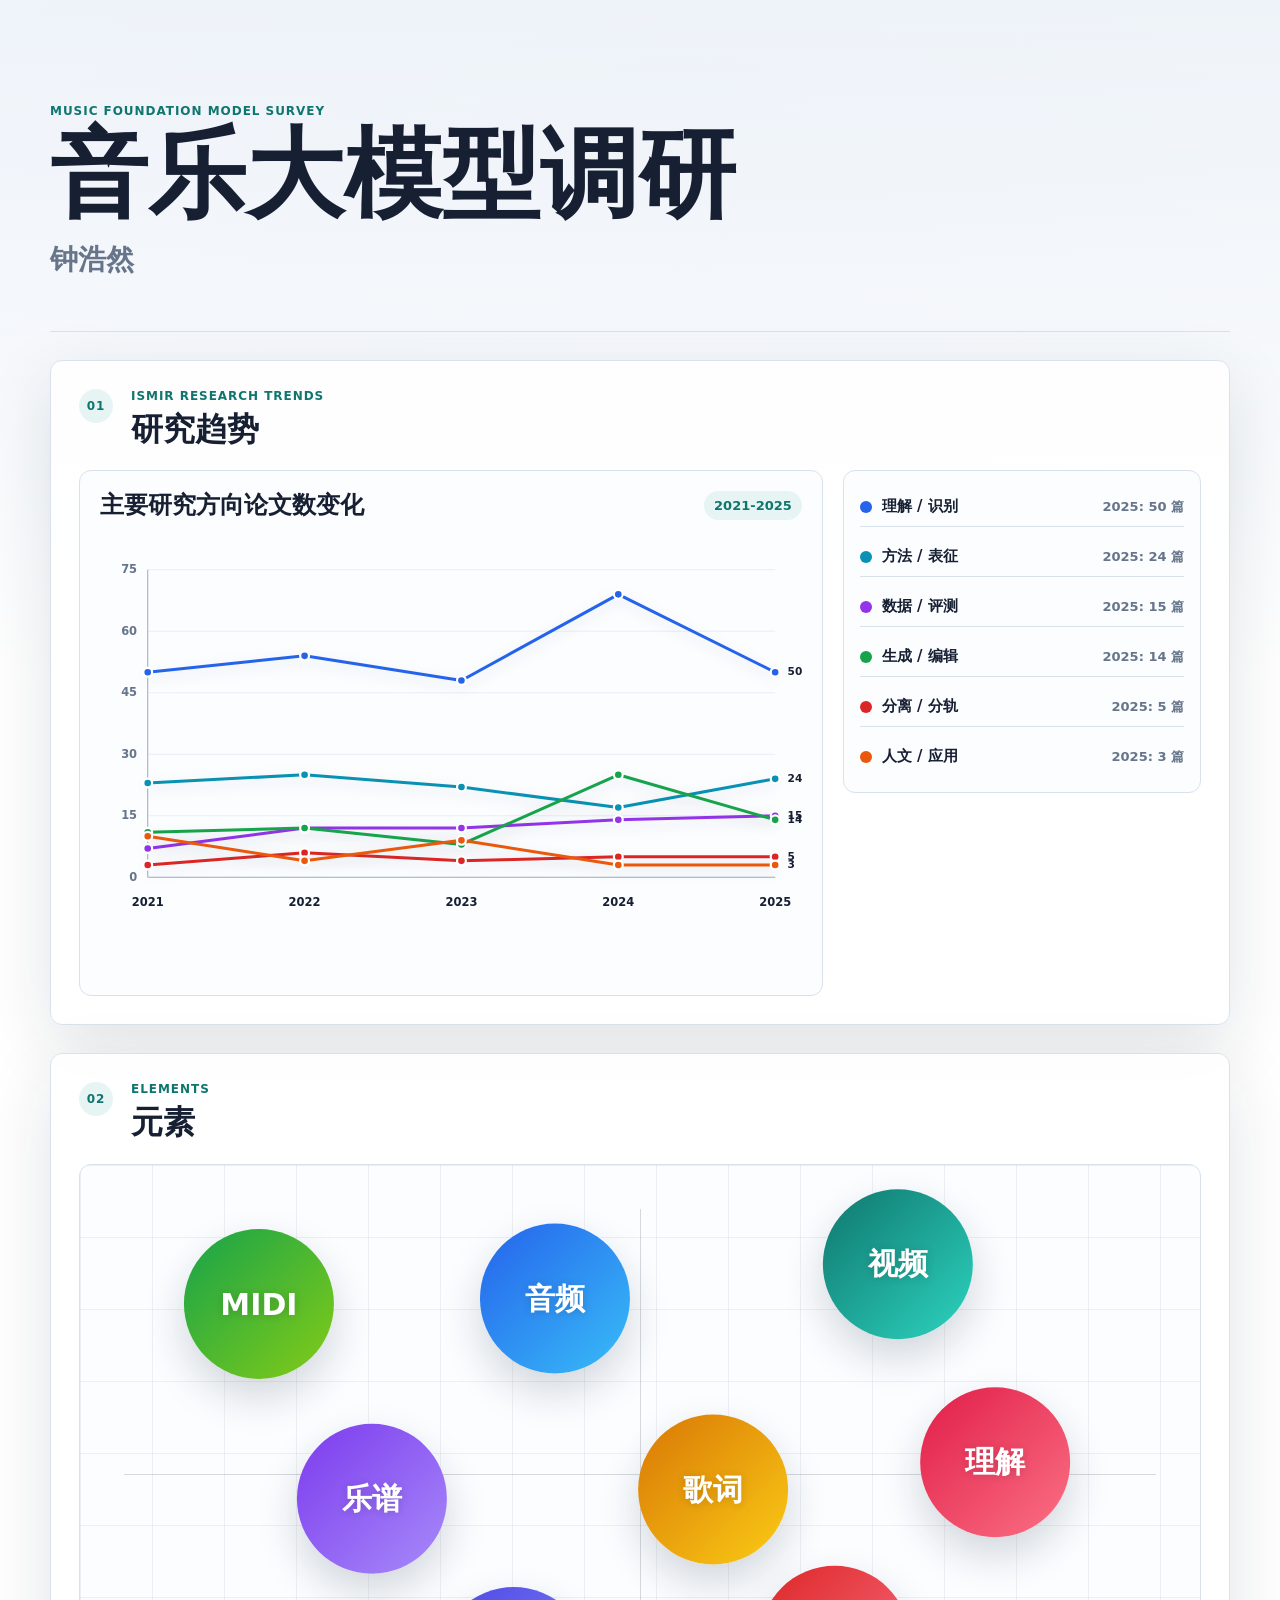
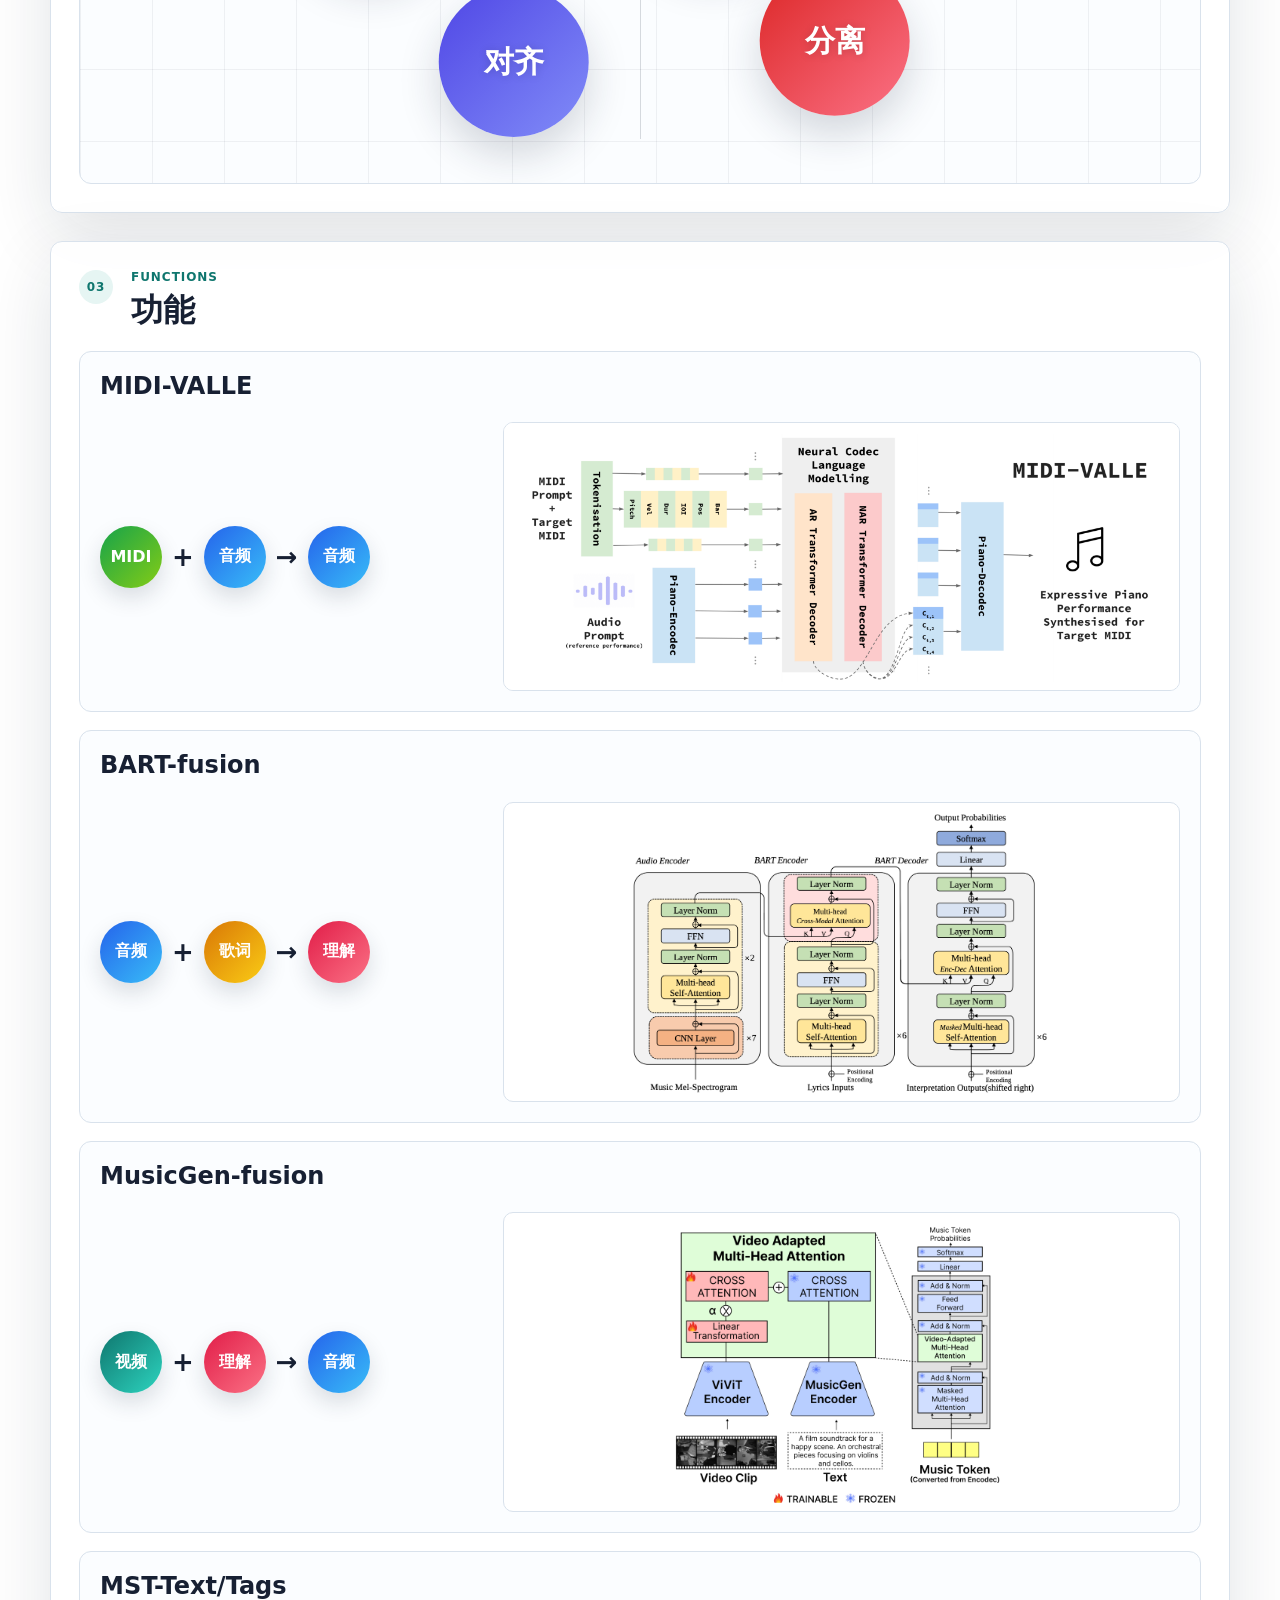
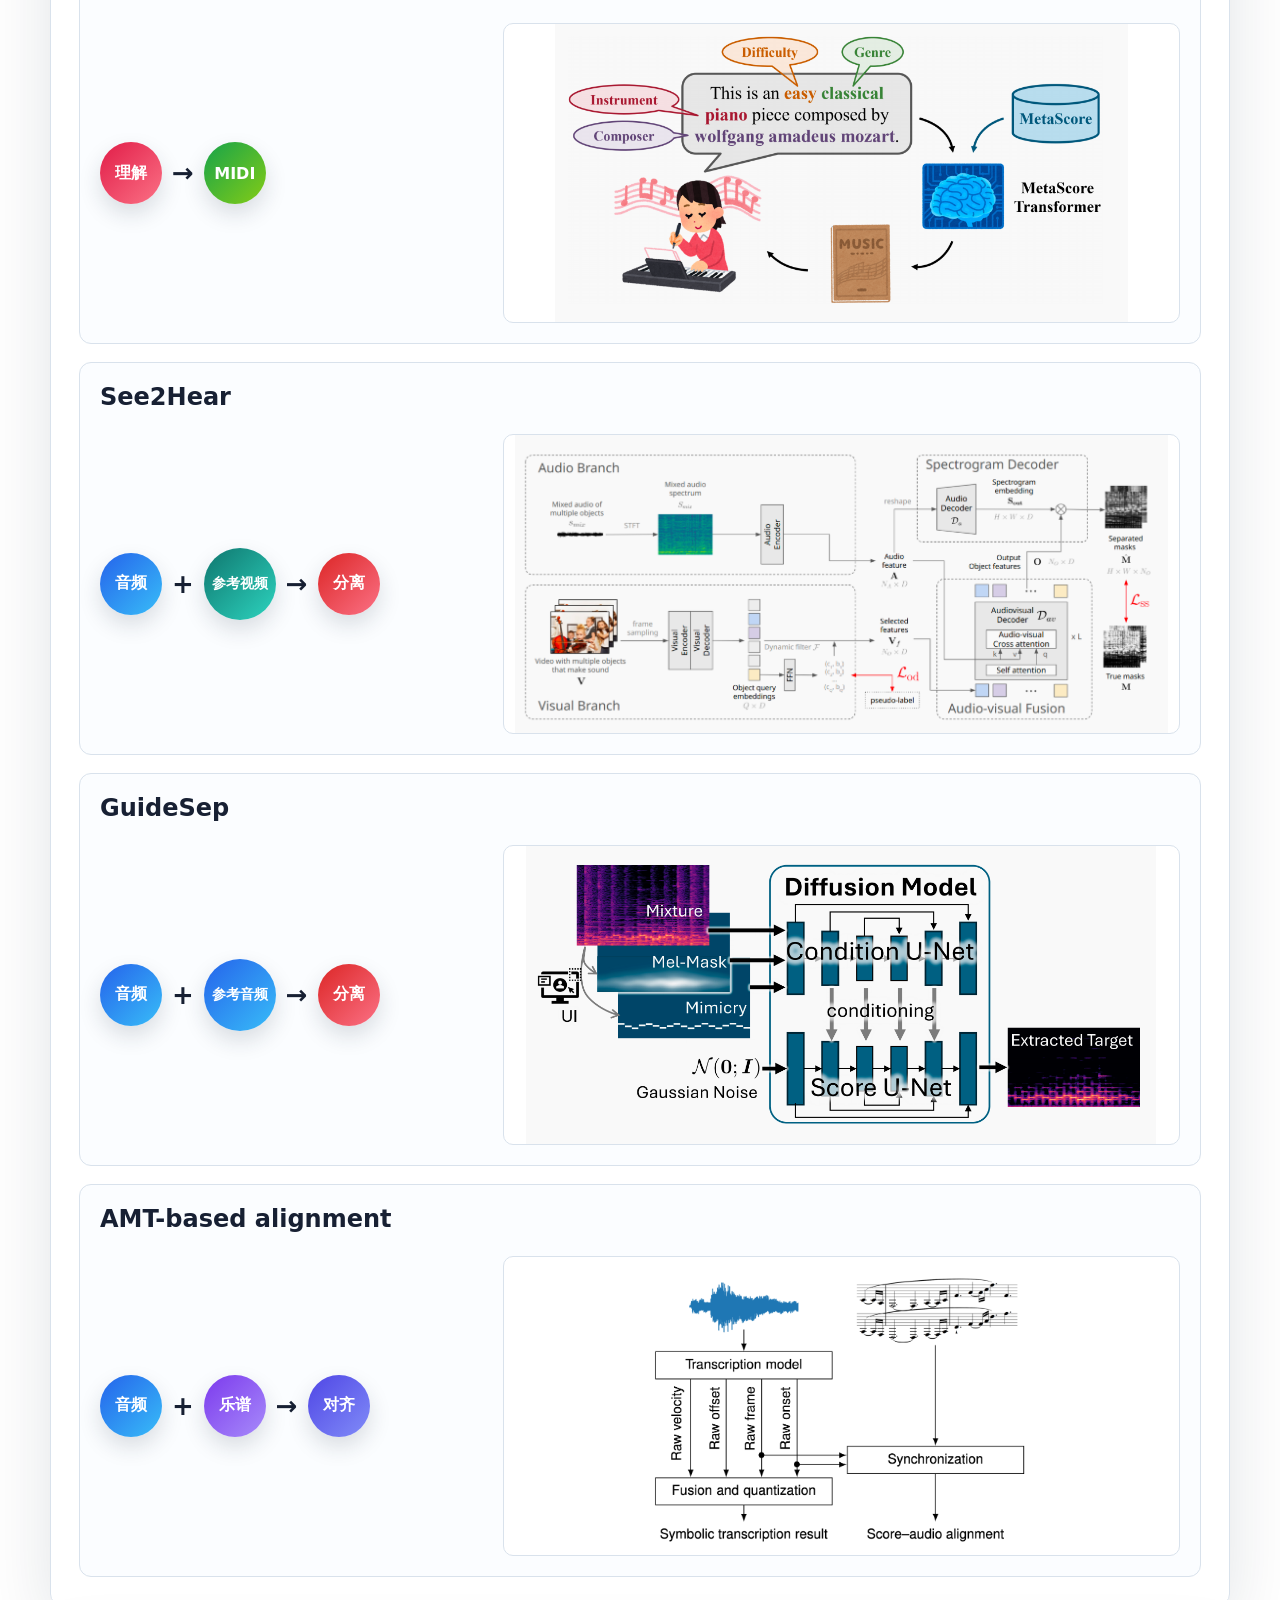
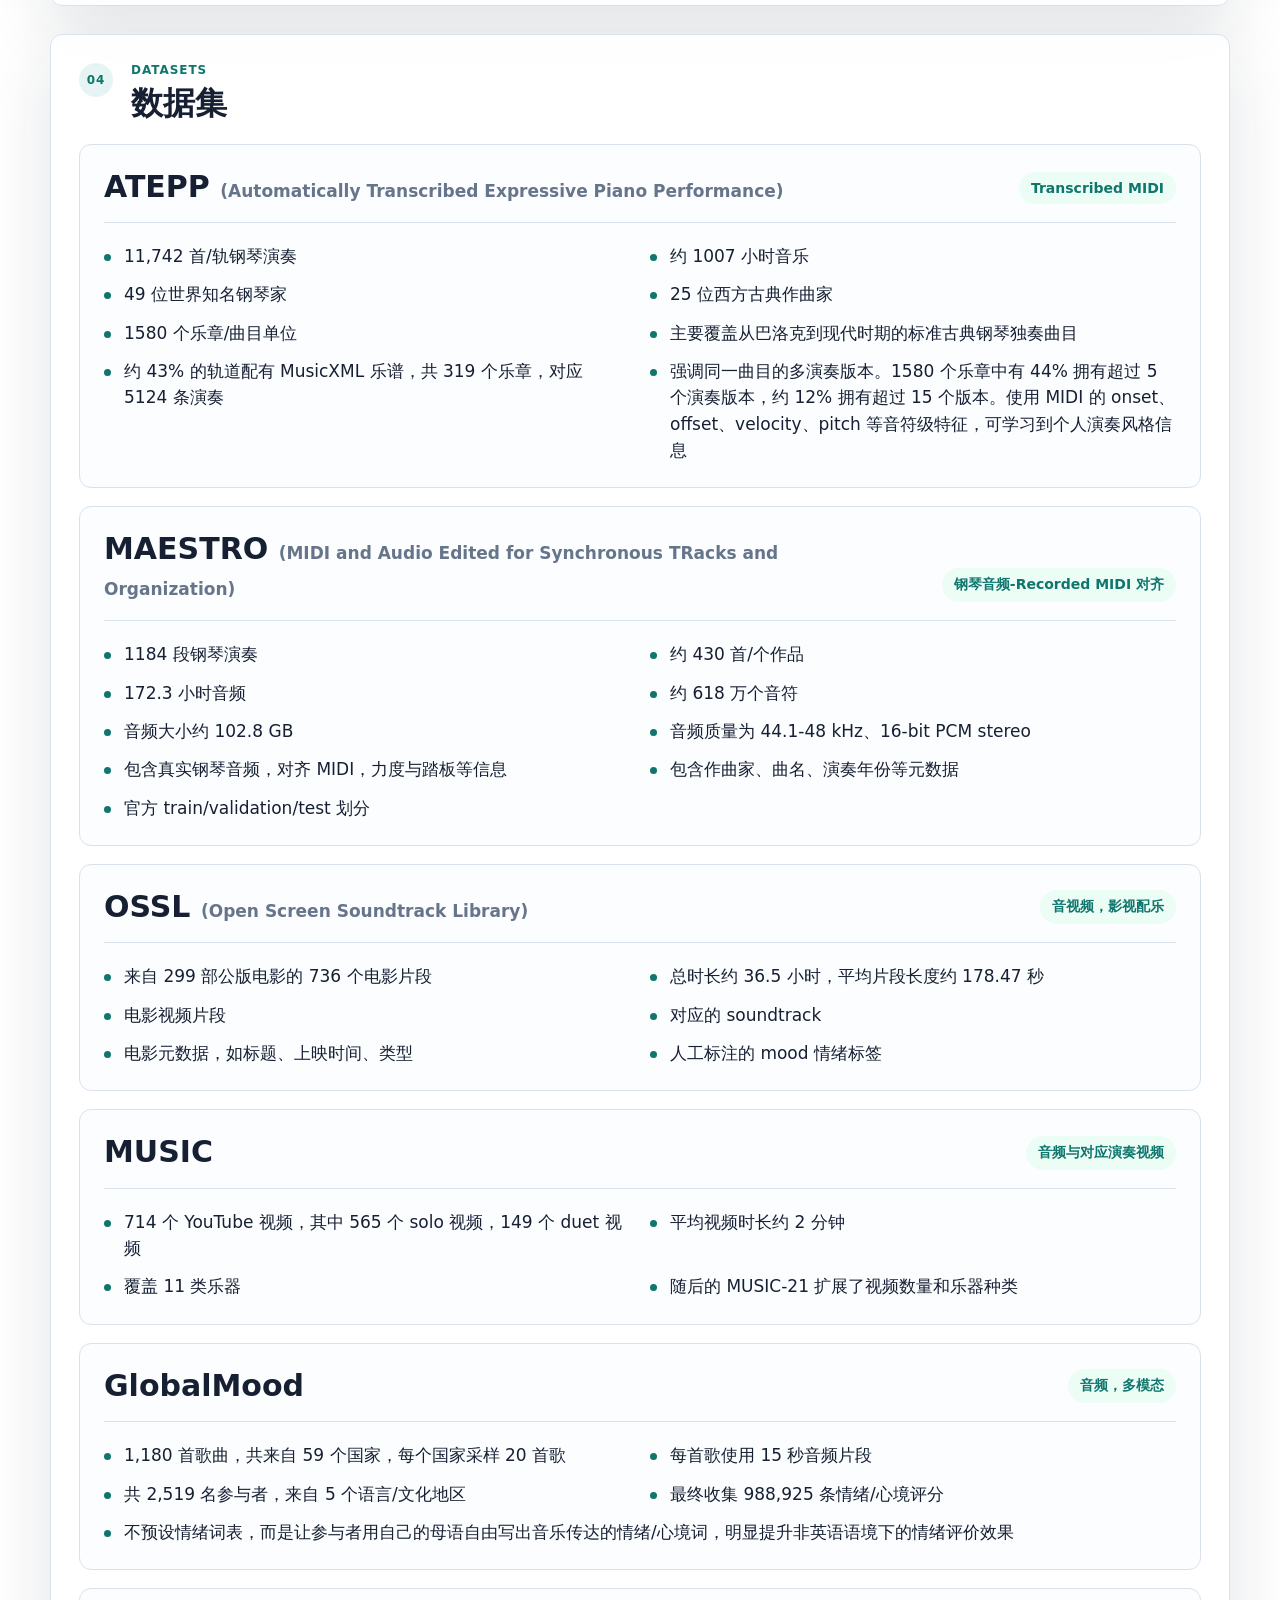
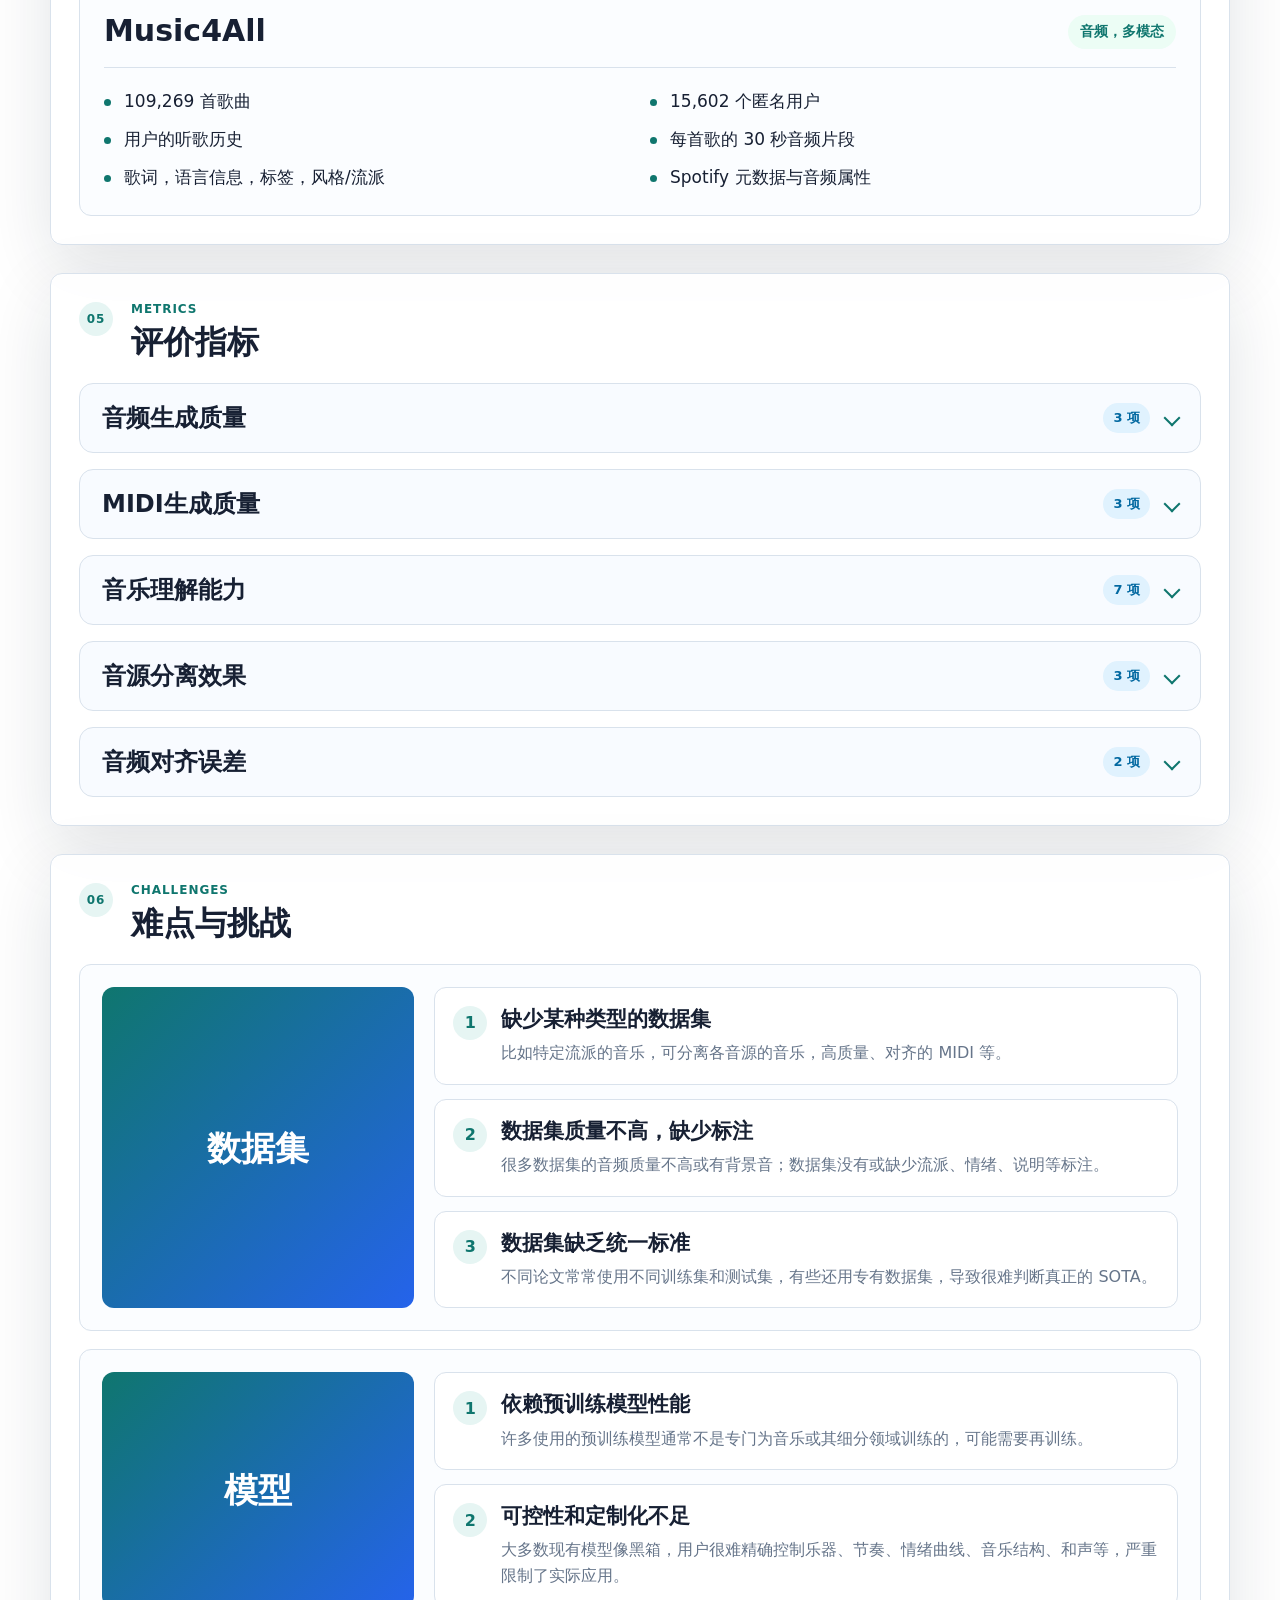
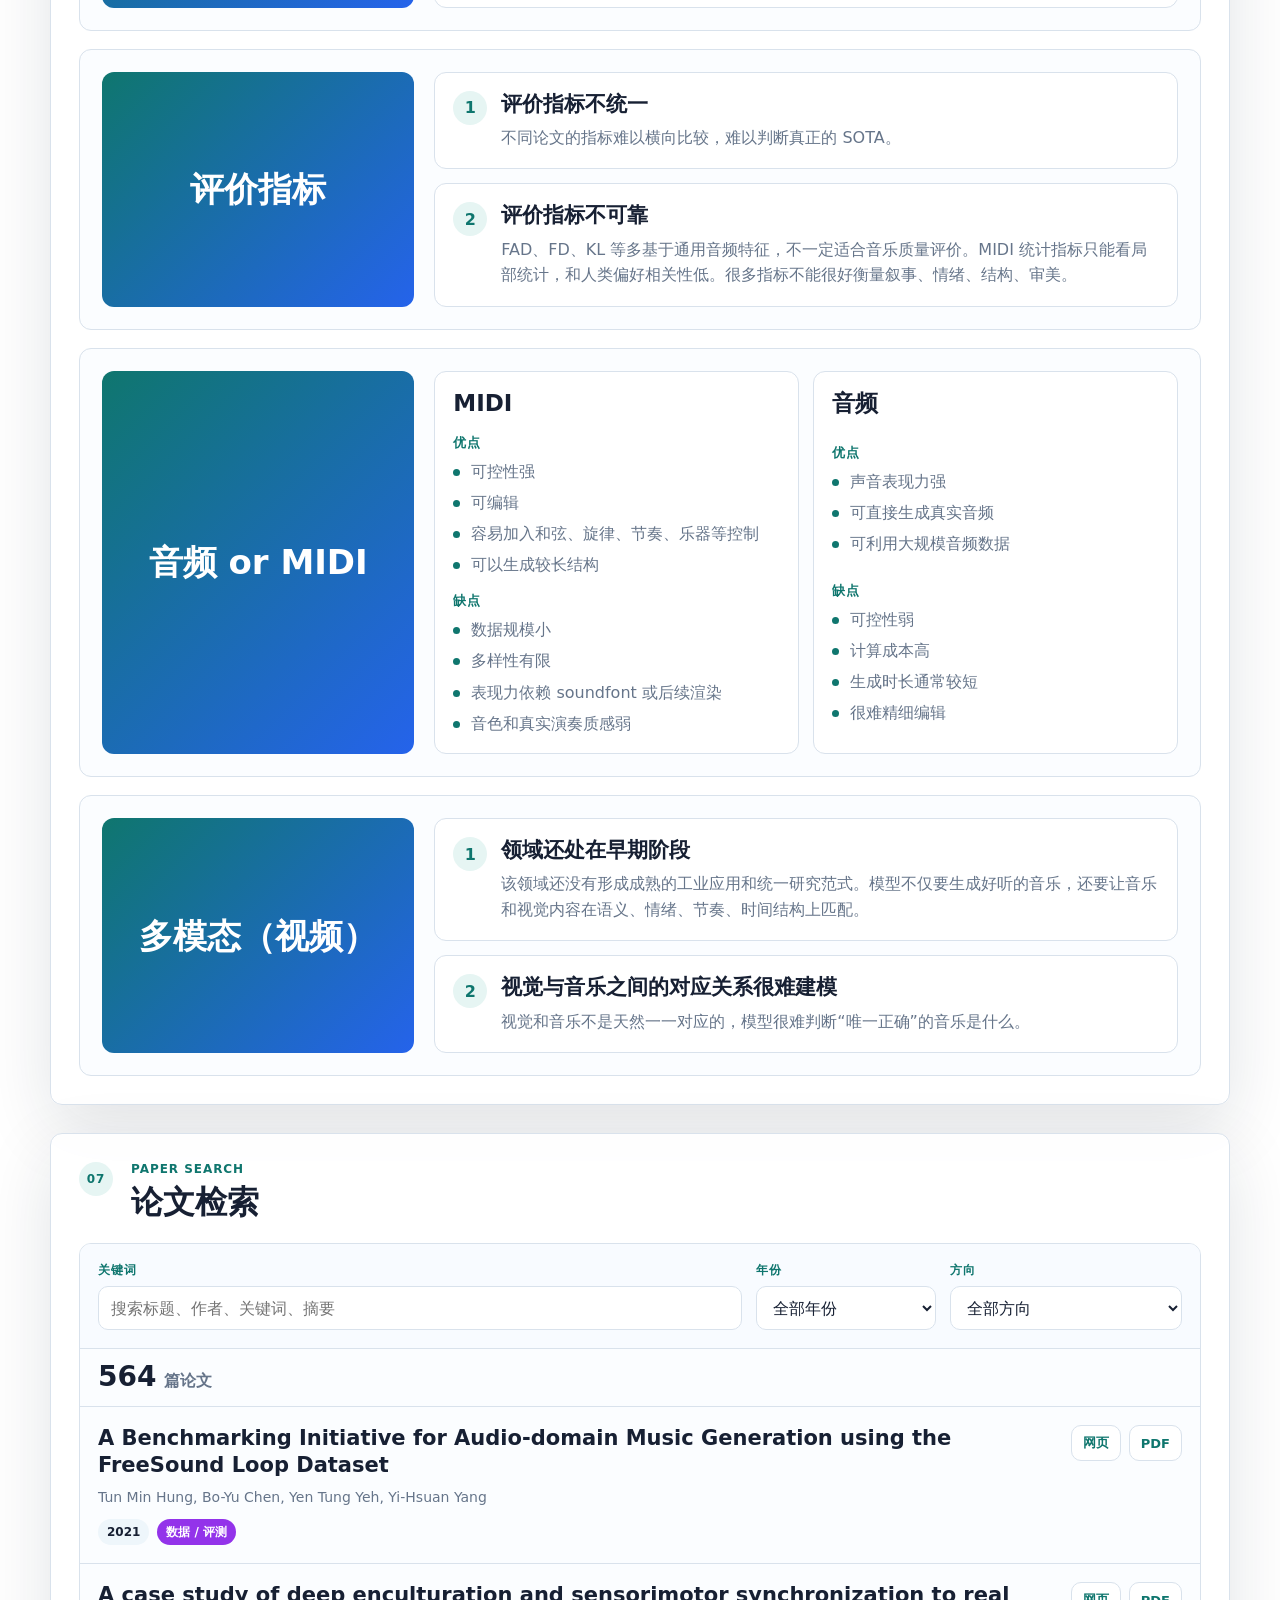
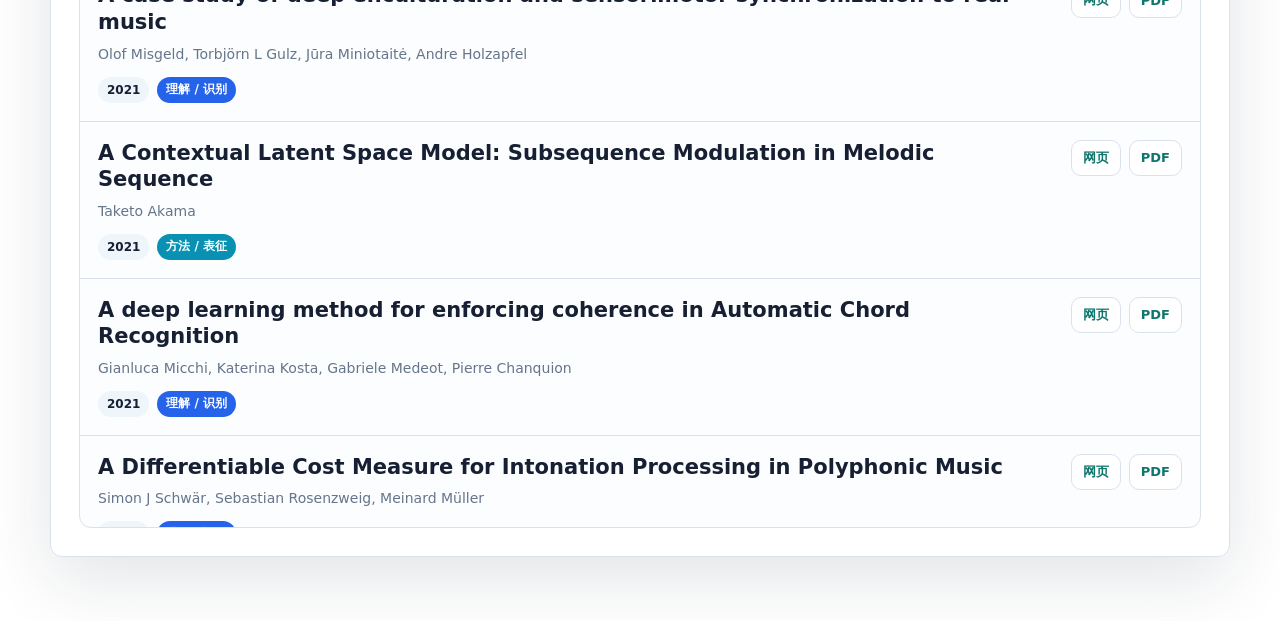
==== commit 6e214e23: "完善展示网页内容" ====
--- a/pre/index.html
+++ b/pre/index.html
@@ -16,10 +16,36 @@
         </div>
       </header>
 
-      <section class="section section-elements" aria-labelledby="elements-title">
+      <section class="section section-trends" aria-labelledby="research-trends-title">
         <div class="section-heading">
           <p class="index">01</p>
           <div>
+            <p class="eyebrow">ISMIR Research Trends</p>
+            <h2 id="research-trends-title">研究趋势</h2>
+          </div>
+        </div>
+
+        <div class="trend-layout">
+          <div class="trend-chart-card">
+            <div class="trend-chart-head">
+              <div>
+                <h3>主要研究方向论文数变化</h3>
+              </div>
+              <span>2021-2025</span>
+            </div>
+            <div id="researchTrendChart" class="trend-line-chart" aria-label="ISMIR 主要研究方向论文数随年份变化折线图"></div>
+          </div>
+
+          <div class="trend-side">
+            <div id="researchTrendLegend" class="trend-legend" aria-label="研究方向图例"></div>
+          </div>
+        </div>
+      </section>
+
+      <section class="section section-elements" aria-labelledby="elements-title">
+        <div class="section-heading">
+          <p class="index">02</p>
+          <div>
             <p class="eyebrow">Elements</p>
             <h2 id="elements-title">元素</h2>
           </div>
@@ -55,7 +81,7 @@
 
       <section class="section" aria-labelledby="functions-title">
         <div class="section-heading">
-          <p class="index">02</p>
+          <p class="index">03</p>
           <div>
             <p class="eyebrow">Functions</p>
             <h2 id="functions-title">功能</h2>
@@ -140,7 +166,7 @@
 
       <section class="section section-empty" aria-labelledby="datasets-title">
         <div class="section-heading">
-          <p class="index">03</p>
+          <p class="index">04</p>
           <div>
             <p class="eyebrow">Datasets</p>
             <h2 id="datasets-title">数据集</h2>
@@ -236,165 +262,1158 @@
 
       <section class="section section-empty" aria-labelledby="metrics-title">
         <div class="section-heading">
-          <p class="index">04</p>
+          <p class="index">05</p>
           <div>
             <p class="eyebrow">Metrics</p>
             <h2 id="metrics-title">评价指标</h2>
           </div>
         </div>
-        <article class="metric-card">
-          <div class="metric-header">
-            <h3>valence-arousal</h3>
-            <p>重要情绪概念</p>
-          </div>
-          <div class="metric-definition">
-            <p><strong>valence</strong> = 情感效价，表示情绪是偏正面还是负面；</p>
-            <p><strong>arousal</strong> = 唤醒度 / 激活度，表示情绪能量强不强；</p>
-          </div>
-          <div class="quadrant-grid" aria-label="valence-arousal 情绪象限">
-            <div class="quadrant high-valence high-arousal">
-              <span>高 valence + 高 arousal</span>
-              <strong>兴奋、快乐、激动</strong>
-            </div>
-            <div class="quadrant high-valence low-arousal">
-              <span>高 valence + 低 arousal</span>
-              <strong>平静、舒适、放松</strong>
-            </div>
-            <div class="quadrant low-valence high-arousal">
-              <span>低 valence + 高 arousal</span>
-              <strong>愤怒、焦虑、恐惧</strong>
-            </div>
-            <div class="quadrant low-valence low-arousal">
-              <span>低 valence + 低 arousal</span>
-              <strong>悲伤、沮丧、无聊</strong>
-            </div>
-          </div>
-        </article>
-        <article class="metric-card">
-          <div class="metric-header">
-            <h3>FAD <span>(Fréchet Audio Distance)</span></h3>
-            <p>音频生成质量</p>
-          </div>
-          <div class="metric-block">
-            <h4>流程</h4>
-            <div class="metric-flow">
-              <p>真实音频 → 预训练音频模型 → embedding 分布</p>
-              <p>生成音频 → 同一个预训练音频模型 → embedding 分布</p>
-              <p>比较两个分布的距离</p>
-            </div>
-          </div>
-          <div class="metric-block">
-            <h4>关注内容</h4>
-            <ul class="metric-list">
-              <li>音质是否自然</li>
-              <li>音色是否接近真实数据</li>
-              <li>噪声、失真、伪影是否多</li>
-              <li>整体声学分布是否像真实录音</li>
-            </ul>
-          </div>
-        </article>
-
-        <article class="metric-card">
-          <div class="metric-header">
-            <h3>Spectrogram distance</h3>
-            <p>音频生成质量</p>
-          </div>
-          <div class="metric-block">
-            <h4>流程</h4>
-            <div class="metric-flow">
-              <p>真实音频 → 时频图</p>
-              <p>生成音频 → 时频图</p>
-              <p>比较两个频谱间的距离</p>
-            </div>
-          </div>
-          <div class="metric-block">
-            <h4>关注内容</h4>
-            <ul class="metric-list">
-              <li>每个时间点的频率能量是否相近</li>
-              <li>泛音结构是否相近</li>
-              <li>音符起音/衰减是否相近</li>
-              <li>高频细节是否缺失</li>
-              <li>是否有多余噪声或频带能量</li>
-            </ul>
-          </div>
-          <div class="metric-requirement">
-            <strong>要求</strong>
-            <span>生成音频与真实音频时间对齐</span>
-          </div>
-        </article>
-
-        <article class="metric-card">
-          <div class="metric-header">
-            <h3>Chroma distance</h3>
-            <p>音频生成质量</p>
-          </div>
-          <div class="metric-block">
-            <p class="metric-statement">把音高压缩到 12 个 pitch class，比较生成音频和真实音频的 chroma 特征差异</p>
-          </div>
-          <div class="metric-block">
-            <h4>关注内容</h4>
-            <ul class="metric-list">
-              <li>音高类别是否正确</li>
-              <li>和声是否接近</li>
-              <li>和弦结构是否一致</li>
-              <li>是否弹错音或漏掉重要音高</li>
-            </ul>
-          </div>
-        </article>
-        <article class="metric-card">
-          <div class="metric-header">
-            <h3>MuChoMusic</h3>
-            <p>音乐理解能力</p>
-          </div>
-          <div class="metric-overview">
-            <div class="metric-overview-text">
-              <p class="metric-statement">包含 1,187 道选择题，覆盖 644 段音乐</p>
-              <p class="metric-statement">题目分为 <strong>Knowledge 问题</strong>（考察模型是否能识别音乐里的基本客观属性）和 <strong>Reasoning 问题</strong>（考察模型能否结合多个音乐信息，推断音乐功能场景）</p>
-            </div>
-            <img class="metric-figure" src="../resources/MuChoMusic1.png" alt="MuChoMusic 评价任务示意图">
-          </div>
-          <div class="metric-block">
-            <h4>评价指标</h4>
-            <div class="formula-grid">
-              <div class="formula-card">
-                <h5>1. Accuracy</h5>
-                <div class="formula-equation">
-                  <span class="formula-name">Accuracy</span>
+        <details class="metric-group">
+          <summary class="metric-group-summary">
+            <span class="metric-group-title">音频生成质量</span>
+            <span class="metric-group-count">3 项</span>
+          </summary>
+          <div class="metric-group-content">
+          <article class="metric-card">
+            <div class="metric-header">
+              <h3>FAD <span>(Fréchet Audio Distance)</span></h3>
+              <p>音频生成质量</p>
+            </div>
+            <div class="metric-block">
+              <h4>流程</h4>
+              <div class="metric-flow">
+                <p>真实音频 → 预训练音频模型 → embedding 分布</p>
+                <p>生成音频 → 同一个预训练音频模型 → embedding 分布</p>
+                <p>比较两个分布的距离</p>
+              </div>
+            </div>
+            <div class="metric-block">
+              <h4>关注内容</h4>
+              <ul class="metric-list">
+                <li>音质是否自然</li>
+                <li>音色是否接近真实数据</li>
+                <li>噪声、失真、伪影是否多</li>
+                <li>整体声学分布是否像真实录音</li>
+              </ul>
+            </div>
+          </article>
+          <article class="metric-card">
+            <div class="metric-header">
+              <h3>Spectrogram distance</h3>
+              <p>音频生成质量</p>
+            </div>
+            <div class="metric-block">
+              <h4>流程</h4>
+              <div class="metric-flow">
+                <p>真实音频 → 时频图</p>
+                <p>生成音频 → 时频图</p>
+                <p>比较两个频谱间的距离</p>
+              </div>
+            </div>
+            <div class="metric-block">
+              <h4>关注内容</h4>
+              <ul class="metric-list">
+                <li>每个时间点的频率能量是否相近</li>
+                <li>泛音结构是否相近</li>
+                <li>音符起音/衰减是否相近</li>
+                <li>高频细节是否缺失</li>
+                <li>是否有多余噪声或频带能量</li>
+              </ul>
+            </div>
+            <div class="metric-requirement">
+              <strong>要求</strong>
+              <span>生成音频与真实音频时间对齐</span>
+            </div>
+          </article>
+          <article class="metric-card">
+            <div class="metric-header">
+              <h3>Chroma distance</h3>
+              <p>音频生成质量</p>
+            </div>
+            <div class="metric-block">
+              <p class="metric-statement">把音高压缩到 12 个 pitch class，比较生成音频和真实音频的 chroma 特征差异</p>
+            </div>
+            <div class="metric-block">
+              <h4>关注内容</h4>
+              <ul class="metric-list">
+                <li>音高类别是否正确</li>
+                <li>和声是否接近</li>
+                <li>和弦结构是否一致</li>
+                <li>是否弹错音或漏掉重要音高</li>
+              </ul>
+            </div>
+          </article>
+          </div>
+        </details>
+        <details class="metric-group">
+          <summary class="metric-group-summary">
+            <span class="metric-group-title">MIDI生成质量</span>
+            <span class="metric-group-count">3 项</span>
+          </summary>
+          <div class="metric-group-content">
+          <article class="metric-card">
+            <div class="metric-header">
+              <h3>Pitch Class Entropy</h3>
+              <p>MIDI生成质量</p>
+            </div>
+            <div class="metric-block">
+              <p class="metric-statement">目标：衡量音高类别分布的丰富度。</p>
+            </div>
+            <div class="metric-block">
+              <h4>Pitch class 映射</h4>
+              <p class="metric-statement">先把所有非鼓音符映射到 12 个 pitch class： pc = pitch mod 12</p>
+            </div>
+            <div class="metric-block">
+              <h4>概率与熵</h4>
+              <div class="formula-grid">
+                <div class="formula-card">
+                  <div class="formula-equation">
+                    <span class="formula-name">p<sub>i</sub></span>
+                    <span>=</span>
+                    <span class="fraction">
+                      <span class="numerator">n<sub>i</sub></span>
+                      <span class="denominator">Σ<sub>j=1</sub><sup>12</sup> n<sub>j</sub></span>
+                    </span>
+                  </div>
+                </div>
+                <div class="formula-card">
+                  <div class="formula-equation">
+                    <span class="formula-name">H</span>
+                    <span>=</span>
+                    <span>−Σ<sub>i=1</sub><sup>12</sup> p<sub>i</sub> log p<sub>i</sub></span>
+                  </div>
+                </div>
+              </div>
+            </div>
+          </article>
+          <article class="metric-card">
+            <div class="metric-header">
+              <h3>Scale Consistency</h3>
+              <p>MIDI生成质量</p>
+            </div>
+            <div class="metric-block">
+              <p class="metric-statement">目标：衡量生成音乐是否符合某个音阶/调式。</p>
+              <p class="metric-statement">对每首 MIDI，遍历可能的调/音阶，比如 12 个 major + 12 个 minor，找一个最能解释这首曲子的 scale。</p>
+            </div>
+            <div class="metric-block">
+              <h4>候选 scale 评分</h4>
+              <p class="metric-statement">对于某个候选 scale <strong>S</strong>，计算有多少音符的 pitch class 落在这个 scale 内：</p>
+              <div class="formula-card formula-wide">
+                <div class="formula-equation formula-large">
+                  <span class="formula-name">SC(S)</span>
                   <span>=</span>
                   <span class="fraction">
-                    <span class="numerator"># correct answers</span>
-                    <span class="denominator"># total questions</span>
+                    <span class="numerator">#{notes: pc(note) ∈ S}</span>
+                    <span class="denominator">#{notes}</span>
                   </span>
-                  <span>× 100%</span>
-                </div>
-              </div>
-              <div class="formula-card">
-                <h5>2. Instruction Following Rate (IFR)</h5>
-                <div class="formula-equation">
-                  <span class="formula-name">IFR</span>
+                </div>
+              </div>
+            </div>
+            <div class="metric-block">
+              <h4>取最大值</h4>
+              <div class="formula-card formula-wide">
+                <div class="formula-equation formula-large">
+                  <span class="formula-name">SC</span>
+                  <span>=</span>
+                  <span>max<sub>S</sub>&nbsp;SC(S)</span>
+                </div>
+              </div>
+            </div>
+          </article>
+          <article class="metric-card">
+            <div class="metric-header">
+              <h3>Groove Consistency</h3>
+              <p>MIDI生成质量</p>
+            </div>
+            <div class="metric-block">
+              <p class="metric-statement">目标：衡量节奏律动是否稳定。</p>
+              <p class="metric-statement">常见实现是把每个小节切成固定网格，比如 16 个 step，并对每个小节构造一个 onset pattern。</p>
+            </div>
+            <div class="metric-block">
+              <h4>Onset pattern 示例</h4>
+              <div class="rouge-example">
+                <div>
+                  <span>bar 1</span>
+                  <p>[1,0,0,1, 0,0,1,0, ...]</p>
+                </div>
+                <div>
+                  <span>bar 2</span>
+                  <p>[1,0,0,1, 0,0,1,0, ...]</p>
+                </div>
+                <div>
+                  <span>meaning</span>
+                  <p>1 表示该位置有 onset，0 表示没有</p>
+                </div>
+              </div>
+            </div>
+            <div class="metric-block">
+              <p class="metric-statement">然后比较不同小节之间节奏 pattern 的相似度。常见可以用 Hamming similarity / cosine similarity / pairwise distance。</p>
+              <p class="metric-statement">距离越小，consistency 越高。</p>
+            </div>
+          </article>
+          </div>
+        </details>
+        <details class="metric-group">
+          <summary class="metric-group-summary">
+            <span class="metric-group-title">音乐理解能力</span>
+            <span class="metric-group-count">7 项</span>
+          </summary>
+          <div class="metric-group-content">
+          <article class="metric-card">
+            <div class="metric-header">
+              <h3>ROUGE</h3>
+              <p>音乐理解能力</p>
+            </div>
+            <div class="metric-block">
+              <h4>ROUGE-1</h4>
+              <p class="metric-statement">看单个词的重叠。</p>
+              <div class="rouge-example">
+                <div>
+                  <span>reference</span>
+                  <p>the song is about lost love</p>
+                </div>
+                <div>
+                  <span>candidate</span>
+                  <p>this song describes love and loss</p>
+                </div>
+                <div>
+                  <span>重叠词</span>
+                  <p>song, love</p>
+                </div>
+              </div>
+            </div>
+            <div class="metric-block">
+              <h4>ROUGE-2</h4>
+              <p class="metric-statement">看连续两个词的重叠。</p>
+            </div>
+            <div class="metric-block">
+              <h4>ROUGE-L</h4>
+              <p class="metric-statement">看最长公共子序列。它不要求词必须连续，但要求顺序一致。</p>
+            </div>
+          </article>
+          <article class="metric-card">
+            <div class="metric-header">
+              <h3>METEOR</h3>
+              <p>音乐理解能力</p>
+            </div>
+            <div class="metric-block">
+              <p class="metric-statement">METEOR 不只看完全相同的词，还会考虑词形变化、词干、同义词、词序惩罚。</p>
+            </div>
+            <div class="metric-block">
+              <h4>公式</h4>
+              <div class="formula-grid">
+                <div class="formula-card">
+                  <div class="formula-equation">
+                    <span class="formula-name">Precision</span>
+                    <span>=</span>
+                    <span class="fraction">
+                      <span class="numerator">matched candidate words</span>
+                      <span class="denominator">candidate words</span>
+                    </span>
+                  </div>
+                </div>
+                <div class="formula-card">
+                  <div class="formula-equation">
+                    <span class="formula-name">Recall</span>
+                    <span>=</span>
+                    <span class="fraction">
+                      <span class="numerator">matched reference words</span>
+                      <span class="denominator">reference words</span>
+                    </span>
+                  </div>
+                </div>
+                <div class="formula-card formula-wide">
+                  <div class="formula-equation">
+                    <span class="formula-name">METEOR</span>
+                    <span>=</span>
+                    <span>F<sub>mean</sub></span>
+                    <span>×</span>
+                    <span>(1 − penalty)</span>
+                  </div>
+                </div>
+              </div>
+            </div>
+            <div class="metric-block">
+              <p class="metric-statement">其中 penalty 为惩罚项，用于惩罚词序太乱、匹配不连续的情况。</p>
+            </div>
+          </article>
+          <article class="metric-card">
+            <div class="metric-header">
+              <h3>BERT-Score</h3>
+              <p>音乐理解能力</p>
+            </div>
+            <div class="metric-block">
+              <p class="metric-statement">BERT-Score 不直接比较词面是否相同，而是用 BERT 这类预训练语言模型把每个 token 表示成上下文向量，然后比较向量相似度。</p>
+            </div>
+            <div class="metric-block">
+              <h4>流程</h4>
+              <div class="metric-flow">
+                <p>reference → BERT → token embeddings</p>
+                <p>candidate → BERT → token embeddings</p>
+                <p>计算 candidate token 和 reference token 的余弦相似度</p>
+                <p>对于 candidate 中每个 token，找 reference 中最相似的 token；反过来也做一次。</p>
+              </div>
+            </div>
+            <div class="metric-block">
+              <h4>得到</h4>
+              <div class="formula-grid">
+                <div class="formula-card">
+                  <div class="formula-equation">
+                    <span class="formula-name">P<sub>BERT</sub></span>
+                  </div>
+                  <p class="formula-note">表示 candidate 中的词有多少能在 reference 中找到语义相近的对应。</p>
+                </div>
+                <div class="formula-card">
+                  <div class="formula-equation">
+                    <span class="formula-name">R<sub>BERT</sub></span>
+                  </div>
+                  <p class="formula-note">表示 reference 中的词有多少被 candidate 覆盖。</p>
+                </div>
+                <div class="formula-card formula-wide">
+                  <div class="formula-equation">
+                    <span class="formula-name">F<sub>BERT</sub></span>
+                    <span>=</span>
+                    <span>2 ·</span>
+                    <span class="fraction">
+                      <span class="numerator">P<sub>BERT</sub> R<sub>BERT</sub></span>
+                      <span class="denominator">P<sub>BERT</sub> + R<sub>BERT</sub></span>
+                    </span>
+                  </div>
+                </div>
+              </div>
+            </div>
+          </article>
+          <article class="metric-card">
+            <div class="metric-header">
+              <h3>MRR <span>(Mean Reciprocal Rank)</span></h3>
+              <p>音乐理解能力</p>
+            </div>
+            <div class="metric-block">
+              <p class="metric-statement">用生成的 interpretation 帮助检索歌曲。</p>
+            </div>
+            <div class="metric-block">
+              <h4>公式</h4>
+              <div class="formula-card formula-wide">
+                <div class="formula-equation formula-large">
+                  <span class="formula-name">MRR</span>
+                  <span>=</span>
+                  <span class="fraction fraction-compact">
+                    <span class="numerator">1</span>
+                    <span class="denominator">m</span>
+                  </span>
+                  <span>Σ<sub>i=1</sub><sup>m</sup></span>
+                  <span class="fraction fraction-compact">
+                    <span class="numerator">1</span>
+                    <span class="denominator">k<sub>i</sub></span>
+                  </span>
+                </div>
+              </div>
+            </div>
+            <div class="metric-block">
+              <p class="metric-statement">其中 <strong>k<sub>i</sub></strong> 是第 <strong>i</strong> 个 query 的正确歌曲在检索结果里的排名。</p>
+            </div>
+          </article>
+          <article class="metric-card">
+            <div class="metric-header">
+              <h3>MuChoMusic</h3>
+              <p>音乐理解能力</p>
+            </div>
+            <div class="metric-overview">
+              <div class="metric-overview-text">
+                <p class="metric-statement">包含 1,187 道选择题，覆盖 644 段音乐</p>
+                <p class="metric-statement">题目分为 <strong>Knowledge 问题</strong>（考察模型是否能识别音乐里的基本客观属性）和 <strong>Reasoning 问题</strong>（考察模型能否结合多个音乐信息，推断音乐功能场景）</p>
+              </div>
+              <img class="metric-figure" src="../resources/MuChoMusic1.png" alt="MuChoMusic 评价任务示意图">
+            </div>
+            <div class="metric-block">
+              <h4>评价指标</h4>
+              <div class="formula-grid">
+                <div class="formula-card">
+                  <h5>1. Accuracy</h5>
+                  <div class="formula-equation">
+                    <span class="formula-name">Accuracy</span>
+                    <span>=</span>
+                    <span class="fraction">
+                      <span class="numerator"># correct answers</span>
+                      <span class="denominator"># total questions</span>
+                    </span>
+                    <span>× 100%</span>
+                  </div>
+                </div>
+                <div class="formula-card">
+                  <h5>2. Instruction Following Rate (IFR)</h5>
+                  <div class="formula-equation">
+                    <span class="formula-name">IFR</span>
+                    <span>=</span>
+                    <span class="fraction">
+                      <span class="numerator"># outputs matching one valid option</span>
+                      <span class="denominator"># total outputs</span>
+                    </span>
+                    <span>× 100%</span>
+                  </div>
+                </div>
+              </div>
+            </div>
+          </article>
+          <article class="metric-card">
+            <div class="metric-header">
+              <h3>PI <span>(Perceptual Index)</span></h3>
+              <p>音乐理解能力</p>
+            </div>
+            <div class="metric-block">
+              <h4>公式</h4>
+              <div class="formula-card formula-wide">
+                <div class="formula-equation formula-large">
+                  <span class="formula-name">PI(q,Y,D)</span>
                   <span>=</span>
                   <span class="fraction">
-                    <span class="numerator"># outputs matching one valid option</span>
-                    <span class="denominator"># total outputs</span>
+                    <span class="numerator">p<sub>text</sub>(D|q)</span>
+                    <span class="denominator">p<sub>text</sub>(Y|q)</span>
                   </span>
-                  <span>× 100%</span>
-                </div>
+                </div>
+              </div>
+            </div>
+            <div class="metric-block">
+              <h4>其中</h4>
+              <ul class="metric-list">
+                <li><strong>q</strong>：问题文本</li>
+                <li><strong>Y</strong>：所有候选答案</li>
+                <li><strong>D</strong>：错误干扰项集合</li>
+                <li><strong>p<sub>text</sub></strong>：text-only LLM 在只看文本时给出的概率</li>
+              </ul>
+            </div>
+            <div class="metric-block">
+              <h4>解释</h4>
+              <div class="metric-flow">
+                <p><strong>PI 越高</strong>：text-only 模型越容易选错，说明这道题越需要音频感知。</p>
+                <p><strong>PI 越低</strong>：text-only 模型越容易靠文本猜对，说明这道题不太能检验音频理解。</p>
+              </div>
+            </div>
+          </article>
+          <article class="metric-card">
+            <div class="metric-header">
+              <h3>valence-arousal</h3>
+              <p>音乐理解能力</p>
+            </div>
+            <div class="metric-definition">
+              <p><strong>valence</strong> = 情感效价，表示情绪是偏正面还是负面；</p>
+              <p><strong>arousal</strong> = 唤醒度 / 激活度，表示情绪能量强不强；</p>
+            </div>
+            <div class="quadrant-grid" aria-label="valence-arousal 情绪象限">
+              <div class="quadrant high-valence high-arousal">
+                <span>高 valence + 高 arousal</span>
+                <strong>兴奋、快乐、激动</strong>
+              </div>
+              <div class="quadrant high-valence low-arousal">
+                <span>高 valence + 低 arousal</span>
+                <strong>平静、舒适、放松</strong>
+              </div>
+              <div class="quadrant low-valence high-arousal">
+                <span>低 valence + 高 arousal</span>
+                <strong>愤怒、焦虑、恐惧</strong>
+              </div>
+              <div class="quadrant low-valence low-arousal">
+                <span>低 valence + 低 arousal</span>
+                <strong>悲伤、沮丧、无聊</strong>
+              </div>
+            </div>
+          </article>
+          </div>
+        </details>
+        <details class="metric-group">
+          <summary class="metric-group-summary">
+            <span class="metric-group-title">音源分离效果</span>
+            <span class="metric-group-count">3 项</span>
+          </summary>
+          <div class="metric-group-content">
+          <article class="metric-card">
+            <div class="metric-header">
+              <h3>SDR <span>(Signal-to-Distortion Ratio)</span></h3>
+              <p>音源分离效果</p>
+            </div>
+            <div class="metric-block">
+              <p class="metric-statement">SDR 衡量的是：分离/生成出来的音频和真实目标音频相比，失真有多小。</p>
+            </div>
+            <div class="metric-block">
+              <h4>公式</h4>
+              <div class="formula-card formula-wide">
+                <div class="formula-equation formula-large">
+                  <span class="formula-name">SDR</span>
+                  <span>=</span>
+                  <span>10&nbsp;log<sub>10</sub></span>
+                  <span class="fraction">
+                    <span class="numerator">||s<sub>target</sub>||<sup>2</sup></span>
+                    <span class="denominator">||s<sub>target</sub> − ŝ||<sup>2</sup></span>
+                  </span>
+                </div>
+              </div>
+            </div>
+            <div class="metric-block">
+              <h4>其中</h4>
+              <ul class="metric-list">
+                <li><strong>s<sub>target</sub></strong>：真实目标声源，比如真实人声、真实钢琴</li>
+                <li><strong>ŝ</strong>：模型估计/分离出来的声源</li>
+                <li><strong>s<sub>target</sub> − ŝ</strong>：误差或失真</li>
+                <li>单位通常是 dB</li>
+              </ul>
+            </div>
+          </article>
+          <article class="metric-card">
+            <div class="metric-header">
+              <h3>SIR <span>(Signal-to-Interference Ratio)</span></h3>
+              <p>音源分离效果</p>
+            </div>
+            <div class="metric-block">
+              <p class="metric-statement">SIR 衡量的是：目标声源里混进了多少其他声源。</p>
+            </div>
+            <div class="metric-block">
+              <h4>公式</h4>
+              <div class="formula-card formula-wide">
+                <div class="formula-equation formula-large">
+                  <span class="formula-name">SIR</span>
+                  <span>=</span>
+                  <span>10&nbsp;log<sub>10</sub></span>
+                  <span class="fraction">
+                    <span class="numerator">||s<sub>target</sub>||<sup>2</sup></span>
+                    <span class="denominator">||e<sub>interf</sub>||<sup>2</sup></span>
+                  </span>
+                </div>
+              </div>
+            </div>
+            <div class="metric-block">
+              <h4>其中</h4>
+              <ul class="metric-list">
+                <li><strong>s<sub>target</sub></strong>：目标源成分</li>
+                <li><strong>e<sub>interf</sub></strong>：其他源泄漏进来的干扰</li>
+              </ul>
+            </div>
+          </article>
+          <article class="metric-card">
+            <div class="metric-header">
+              <h3>SAR <span>(Signal-to-Artifacts Ratio)</span></h3>
+              <p>音源分离效果</p>
+            </div>
+            <div class="metric-block">
+              <p class="metric-statement">SAR 衡量的是：分离结果里有多少算法产生的伪影。</p>
+              <p class="metric-statement">伪影 (artifacts) 指的是原本音频里没有、由模型处理造成的奇怪声音。</p>
+            </div>
+            <div class="metric-block">
+              <h4>公式</h4>
+              <div class="formula-card formula-wide">
+                <div class="formula-equation formula-large">
+                  <span class="formula-name">SAR</span>
+                  <span>=</span>
+                  <span>10&nbsp;log<sub>10</sub></span>
+                  <span class="fraction">
+                    <span class="numerator">||s<sub>target</sub> + e<sub>interf</sub>||<sup>2</sup></span>
+                    <span class="denominator">||e<sub>artif</sub>||<sup>2</sup></span>
+                  </span>
+                </div>
+              </div>
+            </div>
+            <div class="metric-block">
+              <h4>其中</h4>
+              <ul class="metric-list">
+                <li><strong>e<sub>artif</sub></strong>：算法产生的伪影误差</li>
+              </ul>
+            </div>
+          </article>
+          </div>
+        </details>
+        <details class="metric-group">
+          <summary class="metric-group-summary">
+            <span class="metric-group-title">音频对齐误差</span>
+            <span class="metric-group-count">2 项</span>
+          </summary>
+          <div class="metric-group-content">
+          <article class="metric-card">
+            <div class="metric-header">
+              <h3>Measure Transfer</h3>
+              <p>音频对齐误差</p>
+            </div>
+            <div class="metric-overview">
+              <div class="metric-overview-text">
+                <p class="metric-statement">场景：只有一个版本的音频有人工小节标注</p>
+                <p class="metric-statement"><strong>S</strong> = score / 乐谱</p>
+                <p class="metric-statement"><strong>A1</strong> = 要评估的某个音频版本</p>
+                <p class="metric-statement"><strong>A2</strong> = WK64 音频版本，有人工小节标注</p>
+              </div>
+              <img class="metric-figure" src="../resources/AMT2.png" alt="Measure Transfer 对齐误差示意图">
+            </div>
+            <div class="metric-block">
+              <h4>两条路径</h4>
+              <p class="metric-statement">把同一个小节位置用两条路径转到 A1 的时间轴上：</p>
+              <div class="formula-grid">
+                <div class="formula-card">
+                  <h5>路径 1：从 score 转到 A1</h5>
+                  <div class="formula-equation">
+                    <span class="formula-name">𝓜<sup>S→A1</sup>(t<sub>S</sub>)</span>
+                  </div>
+                </div>
+                <div class="formula-card">
+                  <h5>路径 2：从 WK64 音频转到 A1</h5>
+                  <div class="formula-equation">
+                    <span class="formula-name">𝓜<sup>A2→A1</sup>(t<sub>A2</sub>)</span>
+                  </div>
+                </div>
+              </div>
+            </div>
+            <div class="metric-block">
+              <h4>绝对时间误差</h4>
+              <div class="formula-card formula-wide">
+                <div class="formula-equation formula-large">
+                  <span class="formula-name">ε</span>
+                  <span>=</span>
+                  <span>|𝓜<sup>S→A1</sup>(t<sub>S</sub>) − 𝓜<sup>A2→A1</sup>(t<sub>A2</sub>)|</span>
+                </div>
+              </div>
+            </div>
+          </article>
+          <article class="metric-card">
+            <div class="metric-header">
+              <h3>Note Onset Transfer</h3>
+              <p>音频对齐误差</p>
+            </div>
+            <div class="metric-overview">
+              <div class="metric-overview-text">
+                <p class="metric-statement">场景：有音频对应的详细 MIDI 信息</p>
+                <p class="metric-statement"><strong>S</strong> = score</p>
+                <p class="metric-statement"><strong>A1</strong> = 一个音频版本</p>
+                <p class="metric-statement"><strong>A2</strong> = 另一个音频版本</p>
+              </div>
+              <img class="metric-figure" src="../resources/AMT3.png" alt="Note Onset Transfer 对齐误差示意图">
+            </div>
+            <div class="metric-block">
+              <h4>score-audio alignment</h4>
+              <p class="metric-statement">先分别做 score-audio alignment：</p>
+              <div class="formula-card formula-wide">
+                <div class="formula-equation formula-large">
+                  <span class="formula-name">𝓜<sup>S→A1</sup>,&nbsp;&nbsp;𝓜<sup>S→A2</sup></span>
+                </div>
+              </div>
+              <p class="metric-statement">把 score 里的 note onset <strong>t<sub>S</sub></strong> 映射到两个音频时间轴上。</p>
+            </div>
+            <div class="metric-block">
+              <h4>audio-audio alignment</h4>
+              <div class="formula-card formula-wide">
+                <div class="formula-equation formula-large">
+                  <span class="formula-name">𝓜<sup>A1→A2</sup></span>
+                </div>
+              </div>
+            </div>
+            <div class="metric-block">
+              <h4>路径误差</h4>
+              <p class="metric-statement">比较两条路径到达 A2 后的位置差：</p>
+              <div class="formula-card formula-wide">
+                <div class="formula-equation formula-large">
+                  <span class="formula-name">ε</span>
+                  <span>=</span>
+                  <span>|𝓜<sup>S→A2</sup>(t<sub>S</sub>) − 𝓜<sup>A1→A2</sup>(𝓜<sup>S→A1</sup>(t<sub>S</sub>))|</span>
+                </div>
+              </div>
+            </div>
+          </article>
+          </div>
+        </details>
+      </section>
+
+      <section class="section section-challenges" aria-labelledby="challenges-title">
+        <div class="section-heading">
+          <p class="index">06</p>
+          <div>
+            <p class="eyebrow">Challenges</p>
+            <h2 id="challenges-title">难点与挑战</h2>
+          </div>
+        </div>
+
+        <article class="challenge-card">
+          <div class="challenge-title">
+            <h3>数据集</h3>
+          </div>
+          <div class="challenge-list">
+            <div class="challenge-item">
+              <span>1</span>
+              <div>
+                <h4>缺少某种类型的数据集</h4>
+                <p>比如特定流派的音乐，可分离各音源的音乐，高质量、对齐的 MIDI 等。</p>
+              </div>
+            </div>
+            <div class="challenge-item">
+              <span>2</span>
+              <div>
+                <h4>数据集质量不高，缺少标注</h4>
+                <p>很多数据集的音频质量不高或有背景音；数据集没有或缺少流派、情绪、说明等标注。</p>
+              </div>
+            </div>
+            <div class="challenge-item">
+              <span>3</span>
+              <div>
+                <h4>数据集缺乏统一标准</h4>
+                <p>不同论文常常使用不同训练集和测试集，有些还用专有数据集，导致很难判断真正的 SOTA。</p>
+              </div>
+            </div>
+          </div>
+        </article>
+        <article class="challenge-card">
+          <div class="challenge-title">
+            <h3>模型</h3>
+          </div>
+          <div class="challenge-list">
+            <div class="challenge-item">
+              <span>1</span>
+              <div>
+                <h4>依赖预训练模型性能</h4>
+                <p>许多使用的预训练模型通常不是专门为音乐或其细分领域训练的，可能需要再训练。</p>
+              </div>
+            </div>
+            <div class="challenge-item">
+              <span>2</span>
+              <div>
+                <h4>可控性和定制化不足</h4>
+                <p>大多数现有模型像黑箱，用户很难精确控制乐器、节奏、情绪曲线、音乐结构、和声等，严重限制了实际应用。</p>
+              </div>
+            </div>
+          </div>
+        </article>
+        <article class="challenge-card">
+          <div class="challenge-title">
+            <h3>评价指标</h3>
+          </div>
+          <div class="challenge-list">
+            <div class="challenge-item">
+              <span>1</span>
+              <div>
+                <h4>评价指标不统一</h4>
+                <p>不同论文的指标难以横向比较，难以判断真正的 SOTA。</p>
+              </div>
+            </div>
+            <div class="challenge-item">
+              <span>2</span>
+              <div>
+                <h4>评价指标不可靠</h4>
+                <p>FAD、FD、KL 等多基于通用音频特征，不一定适合音乐质量评价。MIDI 统计指标只能看局部统计，和人类偏好相关性低。很多指标不能很好衡量叙事、情绪、结构、审美。</p>
+              </div>
+            </div>
+          </div>
+        </article>
+        <article class="challenge-card">
+          <div class="challenge-title">
+            <h3>音频 or MIDI</h3>
+          </div>
+          <div class="challenge-compare">
+            <div class="challenge-compare-card">
+              <h4>MIDI</h4>
+              <div>
+                <h5>优点</h5>
+                <ul>
+                  <li>可控性强</li>
+                  <li>可编辑</li>
+                  <li>容易加入和弦、旋律、节奏、乐器等控制</li>
+                  <li>可以生成较长结构</li>
+                </ul>
+              </div>
+              <div>
+                <h5>缺点</h5>
+                <ul>
+                  <li>数据规模小</li>
+                  <li>多样性有限</li>
+                  <li>表现力依赖 soundfont 或后续渲染</li>
+                  <li>音色和真实演奏质感弱</li>
+                </ul>
+              </div>
+            </div>
+            <div class="challenge-compare-card">
+              <h4>音频</h4>
+              <div>
+                <h5>优点</h5>
+                <ul>
+                  <li>声音表现力强</li>
+                  <li>可直接生成真实音频</li>
+                  <li>可利用大规模音频数据</li>
+                </ul>
+              </div>
+              <div>
+                <h5>缺点</h5>
+                <ul>
+                  <li>可控性弱</li>
+                  <li>计算成本高</li>
+                  <li>生成时长通常较短</li>
+                  <li>很难精细编辑</li>
+                </ul>
+              </div>
+            </div>
+          </div>
+        </article>
+        <article class="challenge-card">
+          <div class="challenge-title">
+            <h3>多模态（视频）</h3>
+          </div>
+          <div class="challenge-list">
+            <div class="challenge-item">
+              <span>1</span>
+              <div>
+                <h4>领域还处在早期阶段</h4>
+                <p>该领域还没有形成成熟的工业应用和统一研究范式。模型不仅要生成好听的音乐，还要让音乐和视觉内容在语义、情绪、节奏、时间结构上匹配。</p>
+              </div>
+            </div>
+            <div class="challenge-item">
+              <span>2</span>
+              <div>
+                <h4>视觉与音乐之间的对应关系很难建模</h4>
+                <p>视觉和音乐不是天然一一对应的，模型很难判断“唯一正确”的音乐是什么。</p>
               </div>
             </div>
           </div>
         </article>
       </section>
 
-      <section class="section section-empty" aria-labelledby="baseline-title">
+      <section class="section section-paper-search" aria-labelledby="paper-search-title">
         <div class="section-heading">
-          <p class="index">05</p>
+          <p class="index">07</p>
           <div>
-            <p class="eyebrow">Baseline</p>
-            <h2 id="baseline-title">Baseline</h2>
-          </div>
-        </div>
-        <div class="empty-state"></div>
+            <p class="eyebrow">Paper Search</p>
+            <h2 id="paper-search-title">论文检索</h2>
+          </div>
+        </div>
+
+        <div class="paper-search-panel">
+          <div class="paper-search-controls">
+            <label class="paper-search-field">
+              <span>关键词</span>
+              <input id="paperSearchInput" type="search" placeholder="搜索标题、作者、关键词、摘要">
+            </label>
+            <label class="paper-search-field">
+              <span>年份</span>
+              <select id="paperYearFilter">
+                <option value="all">全部年份</option>
+              </select>
+            </label>
+            <label class="paper-search-field">
+              <span>方向</span>
+              <select id="paperCategoryFilter">
+                <option value="all">全部方向</option>
+              </select>
+            </label>
+          </div>
+
+          <div class="paper-search-meta">
+            <strong id="paperSearchCount">0</strong>
+            <span>篇论文</span>
+          </div>
+
+          <div id="paperSearchResults" class="paper-results" aria-live="polite"></div>
+        </div>
       </section>
     </main>
+    <script src="ismir_papers.js"></script>
+    <script>
+      (() => {
+        const trendYears = [2021, 2022, 2023, 2024, 2025];
+        const trendSeries = [
+          {
+            name: "理解 / 识别",
+            fullName: "音乐信号理解与识别",
+            color: "#2563eb",
+            values: [50, 54, 48, 69, 50]
+          },
+          {
+            name: "方法 / 表征",
+            fullName: "方法论、表示学习与模型分析",
+            color: "#0891b2",
+            values: [23, 25, 22, 17, 24]
+          },
+          {
+            name: "数据 / 评测",
+            fullName: "数据集、评测与可复现性",
+            color: "#9333ea",
+            values: [7, 12, 12, 14, 15]
+          },
+          {
+            name: "生成 / 编辑",
+            fullName: "音乐生成、编辑与创作工具",
+            color: "#16a34a",
+            values: [11, 12, 8, 25, 14]
+          },
+          {
+            name: "分离 / 分轨",
+            fullName: "音乐分离、分轨与源建模",
+            color: "#dc2626",
+            values: [3, 6, 4, 5, 5]
+          },
+          {
+            name: "人文 / 应用",
+            fullName: "人、文化、产业与音乐学",
+            color: "#ea580c",
+            values: [10, 4, 9, 3, 3]
+          }
+        ];
+
+        const renderResearchTrends = () => {
+          const chart = document.getElementById("researchTrendChart");
+          const legend = document.getElementById("researchTrendLegend");
+
+          if (!chart || !legend) {
+            return;
+          }
+
+          const width = 860;
+          const height = 430;
+          const padding = { top: 28, right: 96, bottom: 54, left: 54 };
+          const plotWidth = width - padding.left - padding.right;
+          const plotHeight = height - padding.top - padding.bottom;
+          const maxValue = 75;
+          const yTicks = [0, 15, 30, 45, 60, 75];
+          const x = (index) => padding.left + (plotWidth / (trendYears.length - 1)) * index;
+          const y = (value) => padding.top + plotHeight - (value / maxValue) * plotHeight;
+          const pathFor = (values) => values.map((value, index) => `${index === 0 ? "M" : "L"} ${x(index).toFixed(1)} ${y(value).toFixed(1)}`).join(" ");
+
+          chart.innerHTML = `
+            <svg viewBox="0 0 ${width} ${height}" role="img" aria-labelledby="trendChartTitle trendChartDesc">
+              <title id="trendChartTitle">ISMIR 主要研究方向论文数随年份变化</title>
+              <desc id="trendChartDesc">六个研究方向从 2021 到 2025 的论文数量折线图。</desc>
+              ${yTicks.map((tick) => `
+                <line class="trend-grid-line" x1="${padding.left}" y1="${y(tick).toFixed(1)}" x2="${width - padding.right}" y2="${y(tick).toFixed(1)}"></line>
+                <text class="trend-axis-label" x="${padding.left - 12}" y="${y(tick).toFixed(1)}" text-anchor="end" dominant-baseline="middle">${tick}</text>
+              `).join("")}
+              <line class="trend-axis" x1="${padding.left}" y1="${padding.top}" x2="${padding.left}" y2="${height - padding.bottom}"></line>
+              <line class="trend-axis" x1="${padding.left}" y1="${height - padding.bottom}" x2="${width - padding.right}" y2="${height - padding.bottom}"></line>
+              ${trendYears.map((year, index) => `
+                <text class="trend-year-label" x="${x(index).toFixed(1)}" y="${height - 22}" text-anchor="middle">${year}</text>
+              `).join("")}
+              ${trendSeries.map((series) => `
+                <path class="trend-series" d="${pathFor(series.values)}" stroke="${series.color}"></path>
+                ${series.values.map((value, index) => `
+                  <circle class="trend-dot" cx="${x(index).toFixed(1)}" cy="${y(value).toFixed(1)}" r="5" fill="${series.color}"></circle>
+                `).join("")}
+                <text class="trend-value-label" x="${(width - padding.right + 14).toFixed(1)}" y="${y(series.values.at(-1)).toFixed(1)}" dominant-baseline="middle" fill="${series.color}">${series.values.at(-1)}</text>
+              `).join("")}
+            </svg>
+          `;
+
+          legend.innerHTML = trendSeries.map((series) => `
+            <div class="trend-legend-item">
+              <i class="trend-swatch" style="background:${series.color}"></i>
+              <strong>${series.name}</strong>
+              <span>2025: ${series.values.at(-1)} 篇</span>
+            </div>
+          `).join("");
+        };
+
+        const escapeHtml = (text) => String(text || "").replace(/[&<>"']/g, (char) => ({
+          "&": "&amp;",
+          "<": "&lt;",
+          ">": "&gt;",
+          '"': "&quot;",
+          "'": "&#39;"
+        })[char]);
+
+        const renderPaperSearch = () => {
+          const papers = window.ISMIR_PAPERS || [];
+          const input = document.getElementById("paperSearchInput");
+          const yearFilter = document.getElementById("paperYearFilter");
+          const categoryFilter = document.getElementById("paperCategoryFilter");
+          const count = document.getElementById("paperSearchCount");
+          const results = document.getElementById("paperSearchResults");
+
+          if (!input || !yearFilter || !categoryFilter || !count || !results) {
+            return;
+          }
+
+          const years = [...new Set(papers.map((paper) => paper.year))].sort((a, b) => a - b);
+          const categories = [...new Map(papers.map((paper) => [paper.category, {
+            id: paper.category,
+            short: paper.categoryShort,
+            color: paper.categoryColor
+          }])).values()];
+
+          yearFilter.innerHTML = `<option value="all">全部年份</option>${years.map((year) => `<option value="${year}">${year}</option>`).join("")}`;
+          categoryFilter.innerHTML = `<option value="all">全部方向</option>${categories.map((category) => `<option value="${category.id}">${escapeHtml(category.short)}</option>`).join("")}`;
+
+          const render = () => {
+            const query = input.value.trim().toLowerCase();
+            const selectedYear = yearFilter.value;
+            const selectedCategory = categoryFilter.value;
+            const terms = query.split(/\s+/).filter(Boolean);
+            const filtered = papers.filter((paper) => {
+              const yearOk = selectedYear === "all" || String(paper.year) === selectedYear;
+              const categoryOk = selectedCategory === "all" || paper.category === selectedCategory;
+              const queryOk = terms.every((term) => paper.searchText.includes(term));
+              return yearOk && categoryOk && queryOk;
+            });
+
+            count.textContent = filtered.length;
+            if (!filtered.length) {
+              results.innerHTML = `<p class="paper-empty">没有匹配的论文</p>`;
+              return;
+            }
+
+            results.innerHTML = filtered.map((paper) => {
+              const keywordTags = (paper.keywords || []).slice(0, 3).map((keyword) => `<span class="paper-tag">${escapeHtml(keyword)}</span>`).join("");
+              const pdfLink = paper.pdf ? `<a href="${escapeHtml(paper.pdf)}" target="_blank" rel="noreferrer">PDF</a>` : "";
+              const webLink = paper.web ? `<a href="${escapeHtml(paper.web)}" target="_blank" rel="noreferrer">网页</a>` : "";
+              return `
+                <article class="paper-result">
+                  <div>
+                    <h3>${escapeHtml(paper.title)}</h3>
+                    <p class="paper-authors">${escapeHtml(paper.authors)}</p>
+                    <div class="paper-tags">
+                      <span class="paper-tag">${paper.year}</span>
+                      <span class="paper-tag paper-category-tag" style="background:${paper.categoryColor}">${escapeHtml(paper.categoryShort)}</span>
+                      ${keywordTags}
+                    </div>
+                  </div>
+                  <div class="paper-actions">
+                    ${webLink}
+                    ${pdfLink}
+                  </div>
+                </article>
+              `;
+            }).join("");
+          };
+
+          input.addEventListener("input", render);
+          yearFilter.addEventListener("change", render);
+          categoryFilter.addEventListener("change", render);
+          render();
+        };
+
+        const initFloatingBubbles = () => {
+          const map = document.querySelector(".element-map");
+          const bubbles = [...document.querySelectorAll(".element-map .bubble")];
+
+          if (!map || !bubbles.length || prefersReducedMotion.matches) {
+            return;
+          }
+
+          const motions = bubbles.map((bubble, index) => {
+            const direction = index % 2 === 0 ? 1 : -1;
+            return {
+              bubble,
+              x: direction * (8 + (index % 3) * 4),
+              y: 18 + (index % 4) * 7,
+              phase: index * 0.65
+            };
+          });
+          let ticking = false;
+
+          const update = () => {
+            ticking = false;
+            const rect = map.getBoundingClientRect();
+            const viewport = window.innerHeight || document.documentElement.clientHeight;
+            const progress = Math.min(1, Math.max(-1, (viewport * 0.5 - rect.top) / (viewport + rect.height)));
+
+            motions.forEach(({ bubble, x, y, phase }) => {
+              const wave = Math.sin(progress * Math.PI * 1.4 + phase);
+              bubble.style.setProperty("--float-x", `${(wave * x).toFixed(2)}px`);
+              bubble.style.setProperty("--float-y", `${(progress * y).toFixed(2)}px`);
+            });
+          };
+
+          const requestUpdate = () => {
+            if (!ticking) {
+              ticking = true;
+              window.requestAnimationFrame(update);
+            }
+          };
+
+          update();
+          window.addEventListener("scroll", requestUpdate, { passive: true });
+          window.addEventListener("resize", requestUpdate);
+        };
+
+        const prefersReducedMotion = window.matchMedia("(prefers-reduced-motion: reduce)");
+        const duration = 360;
+        const easing = "cubic-bezier(0.22, 1, 0.36, 1)";
+
+        renderResearchTrends();
+        renderPaperSearch();
+        initFloatingBubbles();
+
+        document.querySelectorAll(".metric-group").forEach((group) => {
+          const summary = group.querySelector(".metric-group-summary");
+          const content = group.querySelector(".metric-group-content");
+          let animation = null;
+
+          const setClosedStyles = () => {
+            content.style.height = "0px";
+            content.style.opacity = "0";
+            content.style.transform = "translateY(-8px)";
+            content.style.overflow = "hidden";
+          };
+
+          const clearInlineStyles = () => {
+            content.style.height = "";
+            content.style.opacity = "";
+            content.style.transform = "";
+            content.style.overflow = "";
+          };
+
+          if (!group.open) {
+            setClosedStyles();
+          }
+
+          summary.addEventListener("click", (event) => {
+            event.preventDefault();
+
+            if (animation) {
+              animation.cancel();
+            }
+
+            if (prefersReducedMotion.matches) {
+              group.open = !group.open;
+              if (group.open) {
+                clearInlineStyles();
+              } else {
+                setClosedStyles();
+              }
+              return;
+            }
+
+            const isOpening = !group.open;
+            group.classList.add("is-animating");
+
+            if (isOpening) {
+              group.open = true;
+              content.style.overflow = "hidden";
+              const targetHeight = `${content.scrollHeight}px`;
+              animation = content.animate(
+                [
+                  { height: "0px", opacity: 0, transform: "translateY(-8px)" },
+                  { height: targetHeight, opacity: 1, transform: "translateY(0)" }
+                ],
+                { duration, easing }
+              );
+              content.style.height = targetHeight;
+              content.style.opacity = "1";
+              content.style.transform = "translateY(0)";
+            } else {
+              const startHeight = `${content.offsetHeight}px`;
+              animation = content.animate(
+                [
+                  { height: startHeight, opacity: 1, transform: "translateY(0)" },
+                  { height: "0px", opacity: 0, transform: "translateY(-8px)" }
+                ],
+                { duration: 300, easing }
+              );
+              setClosedStyles();
+            }
+
+            animation.onfinish = () => {
+              animation = null;
+              group.classList.remove("is-animating");
+              if (isOpening) {
+                clearInlineStyles();
+              } else {
+                group.open = false;
+              }
+            };
+
+            animation.oncancel = () => {
+              group.classList.remove("is-animating");
+            };
+          });
+        });
+      })();
+    </script>
   </body>
 </html>
--- a/pre/styles.css
+++ b/pre/styles.css
@@ -18,6 +18,18 @@
   box-sizing: border-box;
 }
 
+@property --drift-x {
+  syntax: "<length>";
+  inherits: false;
+  initial-value: 0px;
+}
+
+@property --drift-y {
+  syntax: "<length>";
+  inherits: false;
+  initial-value: 0px;
+}
+
 body {
   margin: 0;
   font-family: Inter, ui-sans-serif, system-ui, -apple-system, BlinkMacSystemFont, "Segoe UI", sans-serif;
@@ -106,6 +118,149 @@
   letter-spacing: 0;
 }
 
+.trend-layout {
+  display: grid;
+  grid-template-columns: minmax(0, 1.35fr) minmax(280px, 0.65fr);
+  gap: 20px;
+  align-items: stretch;
+}
+
+.trend-chart-card,
+.trend-side > * {
+  border: 1px solid var(--line);
+  border-radius: 12px;
+  background: #fbfdff;
+}
+
+.trend-chart-card {
+  padding: 20px;
+}
+
+.trend-chart-head {
+  display: flex;
+  gap: 18px;
+  align-items: flex-start;
+  justify-content: space-between;
+  margin-bottom: 18px;
+}
+
+.trend-chart-head h3 {
+  margin: 0 0 8px;
+  font-size: 24px;
+  line-height: 1.18;
+  letter-spacing: 0;
+}
+
+.trend-chart-head p {
+  margin: 0;
+  color: var(--muted);
+  line-height: 1.55;
+}
+
+.trend-chart-head > span {
+  flex: 0 0 auto;
+  padding: 7px 10px;
+  border-radius: 999px;
+  background: #e6f5f3;
+  color: var(--teal);
+  font-size: 13px;
+  font-weight: 840;
+}
+
+.trend-line-chart {
+  min-height: 430px;
+  overflow-x: auto;
+}
+
+.trend-line-chart svg {
+  display: block;
+  width: 100%;
+  min-width: 760px;
+  height: auto;
+}
+
+.trend-grid-line {
+  stroke: #e5edf5;
+  stroke-width: 1;
+}
+
+.trend-axis {
+  stroke: #9fb0c2;
+  stroke-width: 1.2;
+}
+
+.trend-axis-label {
+  fill: var(--muted);
+  font-size: 13px;
+  font-weight: 720;
+}
+
+.trend-year-label {
+  fill: var(--ink);
+  font-size: 13px;
+  font-weight: 780;
+}
+
+.trend-series {
+  fill: none;
+  stroke-width: 3.4;
+  stroke-linecap: round;
+  stroke-linejoin: round;
+  filter: drop-shadow(0 5px 8px rgba(15, 23, 42, 0.12));
+}
+
+.trend-dot {
+  stroke: #fff;
+  stroke-width: 2.5;
+}
+
+.trend-value-label {
+  fill: var(--ink);
+  font-size: 12px;
+  font-weight: 820;
+}
+
+.trend-side {
+  display: block;
+}
+
+.trend-legend {
+  display: grid;
+  gap: 10px;
+  padding: 16px;
+}
+
+.trend-legend-item {
+  display: grid;
+  grid-template-columns: auto 1fr auto;
+  gap: 10px;
+  align-items: center;
+  padding: 10px 0;
+  border-bottom: 1px solid var(--line);
+}
+
+.trend-legend-item:last-child {
+  border-bottom: 0;
+}
+
+.trend-swatch {
+  width: 12px;
+  height: 12px;
+  border-radius: 999px;
+}
+
+.trend-legend-item strong {
+  color: var(--ink);
+  font-size: 15px;
+}
+
+.trend-legend-item span:last-child {
+  color: var(--muted);
+  font-size: 13px;
+  font-weight: 760;
+  white-space: nowrap;
+}
+
 .element-map {
   position: relative;
   min-height: 620px;
@@ -141,6 +296,10 @@
 }
 
 .bubble {
+  --float-x: 0px;
+  --float-y: 0px;
+  --drift-x: 0px;
+  --drift-y: 0px;
   position: absolute;
   z-index: 3;
   display: flex;
@@ -153,12 +312,46 @@
   font-weight: 860;
   letter-spacing: 0;
   font-size: 30px;
-  transform: translate(-50%, -50%);
+  transform: translate(calc(-50% + var(--float-x) + var(--drift-x)), calc(-50% + var(--float-y) + var(--drift-y)));
   box-shadow: 0 18px 40px rgba(25, 38, 60, 0.18);
+  will-change: transform;
+  animation: bubble-drift 7s ease-in-out infinite alternate;
+}
+
+.bubble:nth-child(2n) {
+  animation-duration: 8.5s;
+  animation-direction: alternate-reverse;
+}
+
+.bubble:nth-child(3n) {
+  animation-duration: 9.5s;
 }
 
 .bubble span {
   text-shadow: 0 1px 8px rgba(0, 0, 0, 0.16);
+}
+
+@keyframes bubble-drift {
+  0% {
+    --drift-x: -5px;
+    --drift-y: 4px;
+  }
+
+  50% {
+    --drift-x: 4px;
+    --drift-y: -7px;
+  }
+
+  100% {
+    --drift-x: 7px;
+    --drift-y: 5px;
+  }
+}
+
+@media (prefers-reduced-motion: reduce) {
+  .bubble {
+    animation: none;
+  }
 }
 
 .bubble-audio {
@@ -385,6 +578,375 @@
   grid-column: 1 / -1;
 }
 
+.metric-group {
+  border: 1px solid var(--line);
+  border-radius: 14px;
+  background: #f8fbff;
+  overflow: hidden;
+  transition: border-color 180ms ease, box-shadow 180ms ease, background 180ms ease;
+}
+
+.metric-group + .metric-group {
+  margin-top: 16px;
+}
+
+.metric-group[open] {
+  border-color: #b7d6e4;
+  background: #f7fcff;
+  box-shadow: 0 16px 36px rgba(15, 23, 42, 0.08);
+}
+
+.metric-group-summary {
+  display: flex;
+  align-items: center;
+  justify-content: space-between;
+  gap: 16px;
+  min-height: 64px;
+  padding: 18px 22px;
+  cursor: pointer;
+  list-style: none;
+  user-select: none;
+  transition: background 180ms ease;
+}
+
+.metric-group-summary:hover {
+  background: rgba(14, 116, 144, 0.06);
+}
+
+.metric-group-summary::-webkit-details-marker {
+  display: none;
+}
+
+.metric-group-summary::after {
+  content: "";
+  width: 10px;
+  height: 10px;
+  border-right: 2px solid var(--teal);
+  border-bottom: 2px solid var(--teal);
+  transform: rotate(45deg);
+  transition: transform 180ms ease;
+}
+
+.metric-group[open] .metric-group-summary::after {
+  transform: rotate(225deg);
+}
+
+.metric-group-title {
+  color: var(--ink);
+  font-size: 24px;
+  font-weight: 880;
+  letter-spacing: 0;
+}
+
+.metric-group-count {
+  margin-left: auto;
+  padding: 6px 10px;
+  border-radius: 999px;
+  background: #e0f2fe;
+  color: #0369a1;
+  font-size: 13px;
+  font-weight: 840;
+  white-space: nowrap;
+}
+
+.metric-group-content {
+  padding: 0 18px 18px;
+  transform-origin: top;
+  will-change: height, opacity, transform;
+}
+
+.metric-group.is-animating {
+  overflow: hidden;
+}
+
+.paper-search-panel {
+  border: 1px solid var(--line);
+  border-radius: 12px;
+  background: #fbfdff;
+  overflow: hidden;
+}
+
+.paper-search-controls {
+  display: grid;
+  grid-template-columns: minmax(320px, 1fr) minmax(150px, 0.28fr) minmax(190px, 0.36fr);
+  gap: 14px;
+  padding: 18px;
+  border-bottom: 1px solid var(--line);
+  background: #f8fbff;
+}
+
+.paper-search-field {
+  display: grid;
+  gap: 7px;
+}
+
+.paper-search-field span {
+  color: var(--teal);
+  font-size: 12px;
+  font-weight: 840;
+  letter-spacing: 0.08em;
+  text-transform: uppercase;
+}
+
+.paper-search-field input,
+.paper-search-field select {
+  width: 100%;
+  min-height: 44px;
+  padding: 10px 12px;
+  border: 1px solid var(--line);
+  border-radius: 10px;
+  background: #fff;
+  color: var(--ink);
+  font: inherit;
+}
+
+.paper-search-field input:focus,
+.paper-search-field select:focus {
+  outline: 2px solid rgba(15, 118, 110, 0.18);
+  border-color: var(--teal);
+}
+
+.paper-search-meta {
+  display: flex;
+  gap: 8px;
+  align-items: baseline;
+  padding: 14px 18px;
+  border-bottom: 1px solid var(--line);
+}
+
+.paper-search-meta strong {
+  color: var(--ink);
+  font-size: 28px;
+  line-height: 1;
+}
+
+.paper-search-meta span {
+  color: var(--muted);
+  font-weight: 740;
+}
+
+.paper-results {
+  display: grid;
+  max-height: 720px;
+  overflow: auto;
+}
+
+.paper-result {
+  display: grid;
+  grid-template-columns: 1fr auto;
+  gap: 18px;
+  padding: 18px;
+  border-bottom: 1px solid var(--line);
+}
+
+.paper-result:last-child {
+  border-bottom: 0;
+}
+
+.paper-result h3 {
+  margin: 0;
+  color: var(--ink);
+  font-size: 21px;
+  line-height: 1.28;
+  letter-spacing: 0;
+}
+
+.paper-authors {
+  margin: 8px 0 0;
+  color: var(--muted);
+  font-size: 14px;
+  line-height: 1.45;
+}
+
+.paper-tags {
+  display: flex;
+  flex-wrap: wrap;
+  gap: 8px;
+  margin-top: 12px;
+}
+
+.paper-tag {
+  display: inline-flex;
+  align-items: center;
+  min-height: 26px;
+  padding: 4px 9px;
+  border-radius: 999px;
+  background: #eef6fb;
+  color: var(--ink);
+  font-size: 12px;
+  font-weight: 780;
+}
+
+.paper-category-tag {
+  color: #fff;
+}
+
+.paper-actions {
+  display: flex;
+  gap: 8px;
+  align-items: start;
+}
+
+.paper-actions a {
+  display: inline-flex;
+  align-items: center;
+  justify-content: center;
+  min-height: 36px;
+  padding: 8px 11px;
+  border: 1px solid var(--line);
+  border-radius: 10px;
+  background: #fff;
+  color: var(--teal);
+  font-size: 13px;
+  font-weight: 820;
+  text-decoration: none;
+  white-space: nowrap;
+}
+
+.paper-actions a:hover {
+  border-color: var(--teal);
+  background: #e6f5f3;
+}
+
+.paper-empty {
+  padding: 28px;
+  color: var(--muted);
+  text-align: center;
+}
+
+.challenge-card {
+  display: grid;
+  grid-template-columns: minmax(220px, 0.42fr) minmax(0, 1fr);
+  gap: 20px;
+  padding: 22px;
+  border: 1px solid var(--line);
+  border-radius: 12px;
+  background: #fbfdff;
+}
+
+.challenge-card + .challenge-card {
+  margin-top: 18px;
+}
+
+.challenge-title {
+  display: flex;
+  align-items: center;
+  justify-content: center;
+  min-height: 180px;
+  padding: 22px;
+  border-radius: 12px;
+  background: linear-gradient(135deg, #0f766e, #2563eb);
+  color: #fff;
+}
+
+.challenge-title h3 {
+  margin: 0;
+  font-size: 34px;
+  line-height: 1.12;
+  letter-spacing: 0;
+  text-align: center;
+}
+
+.challenge-list {
+  display: grid;
+  gap: 14px;
+}
+
+.challenge-item {
+  display: grid;
+  grid-template-columns: auto 1fr;
+  gap: 14px;
+  padding: 18px;
+  border: 1px solid var(--line);
+  border-radius: 12px;
+  background: #fff;
+}
+
+.challenge-item > span {
+  display: flex;
+  width: 34px;
+  height: 34px;
+  align-items: center;
+  justify-content: center;
+  border-radius: 999px;
+  background: #e6f5f3;
+  color: var(--teal);
+  font-weight: 880;
+}
+
+.challenge-item h4 {
+  margin: 0 0 8px;
+  color: var(--ink);
+  font-size: 21px;
+  line-height: 1.25;
+  letter-spacing: 0;
+}
+
+.challenge-item p {
+  margin: 0;
+  color: var(--muted);
+  font-size: 16px;
+  line-height: 1.6;
+}
+
+.challenge-compare {
+  display: grid;
+  grid-template-columns: repeat(2, minmax(0, 1fr));
+  gap: 14px;
+}
+
+.challenge-compare-card {
+  display: grid;
+  gap: 16px;
+  padding: 18px;
+  border: 1px solid var(--line);
+  border-radius: 12px;
+  background: #fff;
+}
+
+.challenge-compare-card h4 {
+  margin: 0;
+  color: var(--ink);
+  font-size: 23px;
+  line-height: 1.2;
+  letter-spacing: 0;
+}
+
+.challenge-compare-card h5 {
+  margin: 0 0 8px;
+  color: var(--teal);
+  font-size: 13px;
+  font-weight: 860;
+  letter-spacing: 0.08em;
+  text-transform: uppercase;
+}
+
+.challenge-compare-card ul {
+  display: grid;
+  gap: 8px;
+  margin: 0;
+  padding: 0;
+  list-style: none;
+}
+
+.challenge-compare-card li {
+  position: relative;
+  padding-left: 18px;
+  color: var(--muted);
+  line-height: 1.45;
+}
+
+.challenge-compare-card li::before {
+  content: "";
+  position: absolute;
+  left: 0;
+  top: 9px;
+  width: 7px;
+  height: 7px;
+  border-radius: 999px;
+  background: var(--teal);
+}
+
 .metric-card {
   padding: 24px;
   border: 1px solid var(--line);
@@ -496,6 +1058,38 @@
   background: #fff;
   color: var(--muted);
   line-height: 1.55;
+}
+
+.rouge-example {
+  display: grid;
+  grid-template-columns: repeat(3, minmax(0, 1fr));
+  gap: 12px;
+  margin-top: 12px;
+}
+
+.rouge-example div {
+  padding: 14px;
+  border: 1px solid var(--line);
+  border-radius: 10px;
+  background: #fff;
+}
+
+.rouge-example span {
+  display: block;
+  margin-bottom: 8px;
+  color: var(--teal);
+  font-size: 12px;
+  font-weight: 840;
+  letter-spacing: 0.08em;
+  text-transform: uppercase;
+}
+
+.rouge-example p {
+  margin: 0;
+  color: var(--ink);
+  font-family: ui-monospace, SFMono-Regular, Menlo, Consolas, monospace;
+  font-size: 14px;
+  line-height: 1.5;
 }
 
 .metric-list {
@@ -560,6 +1154,14 @@
   background: #fff;
 }
 
+.formula-wide {
+  overflow-x: auto;
+}
+
+.formula-grid .formula-wide {
+  grid-column: 1 / -1;
+}
+
 .formula-card h5 {
   margin: 0 0 10px;
   color: var(--ink);
@@ -579,6 +1181,22 @@
   line-height: 1.35;
 }
 
+.formula-note {
+  margin: 8px 0 0;
+  color: var(--muted);
+  font-size: 14px;
+  line-height: 1.5;
+}
+
+.formula-large {
+  justify-content: center;
+  font-size: 24px;
+}
+
+.formula-large > span {
+  max-width: 100%;
+}
+
 .formula-name {
   font-style: italic;
 }
@@ -588,6 +1206,10 @@
   min-width: 150px;
   text-align: center;
   vertical-align: middle;
+}
+
+.fraction-compact {
+  min-width: 36px;
 }
 
 .numerator,
@@ -695,6 +1317,60 @@
     grid-template-columns: 1fr;
   }
 
+  .trend-layout {
+    grid-template-columns: 1fr;
+  }
+
+  .paper-search-controls {
+    grid-template-columns: 1fr;
+  }
+
+  .paper-result {
+    grid-template-columns: 1fr;
+  }
+
+  .paper-actions {
+    justify-content: flex-start;
+  }
+
+  .challenge-card {
+    grid-template-columns: 1fr;
+  }
+
+  .challenge-title {
+    min-height: 120px;
+  }
+
+  .challenge-compare {
+    grid-template-columns: 1fr;
+  }
+
+  .trend-chart-head {
+    display: block;
+  }
+
+  .trend-chart-head > span {
+    display: inline-block;
+    margin-top: 12px;
+  }
+
+  .trend-line-chart {
+    min-height: 360px;
+  }
+
+  .metric-group-summary {
+    align-items: flex-start;
+    padding: 16px 18px;
+  }
+
+  .metric-group-title {
+    font-size: 21px;
+  }
+
+  .metric-group-content {
+    padding: 0 12px 12px;
+  }
+
   .metric-header {
     display: block;
   }
@@ -708,6 +1384,7 @@
   .quadrant-grid,
   .metric-list,
   .formula-grid,
+  .rouge-example,
   .metric-overview {
     grid-template-columns: 1fr;
   }
@@ -741,6 +1418,46 @@
     padding: 18px;
   }
 
+  .trend-chart-card {
+    padding: 16px;
+  }
+
+  .trend-chart-head h3 {
+    font-size: 21px;
+  }
+
+  .trend-line-chart svg {
+    min-width: 680px;
+  }
+
+  .challenge-card {
+    padding: 16px;
+  }
+
+  .challenge-title {
+    padding: 18px;
+  }
+
+  .challenge-title h3 {
+    font-size: 28px;
+  }
+
+  .challenge-item {
+    grid-template-columns: 1fr;
+  }
+
+  .metric-group-summary {
+    gap: 10px;
+  }
+
+  .metric-group-title {
+    font-size: 19px;
+  }
+
+  .metric-group-count {
+    font-size: 12px;
+  }
+
   .element-map {
     min-height: 760px;
   }
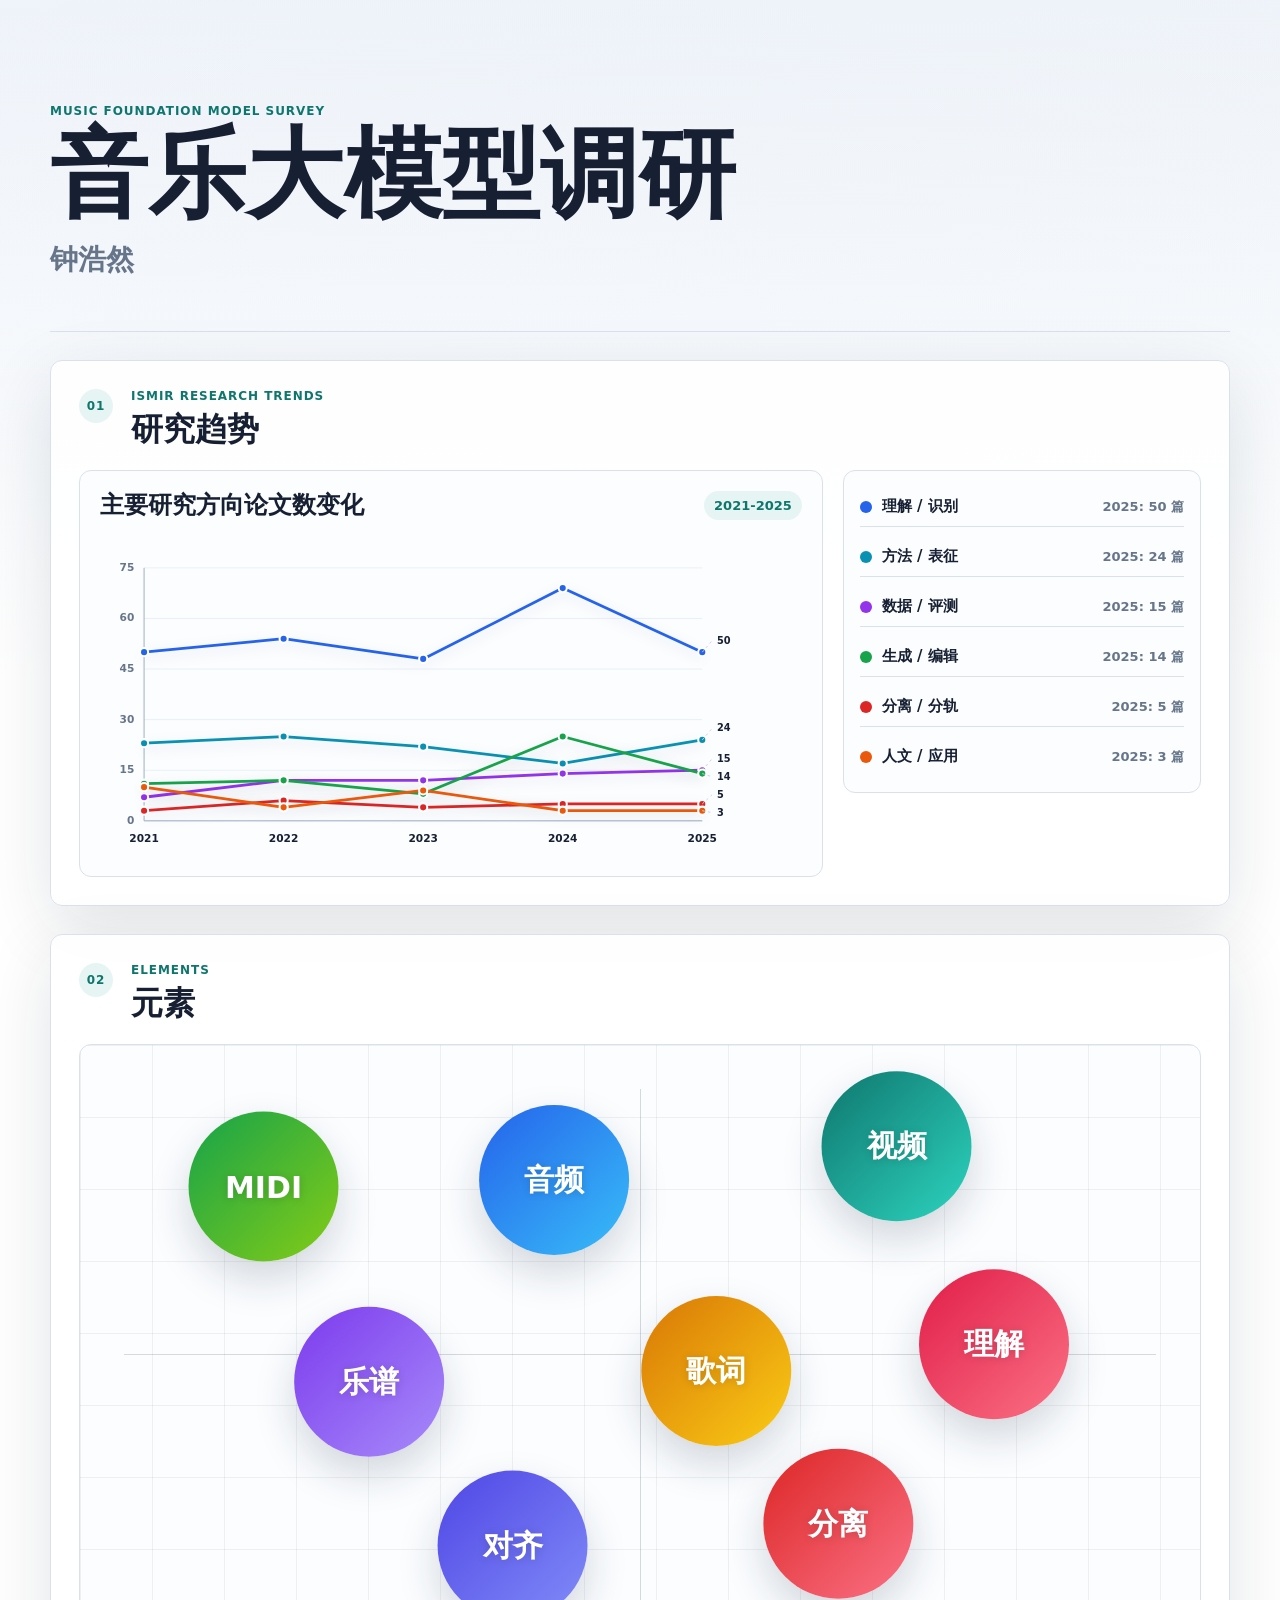
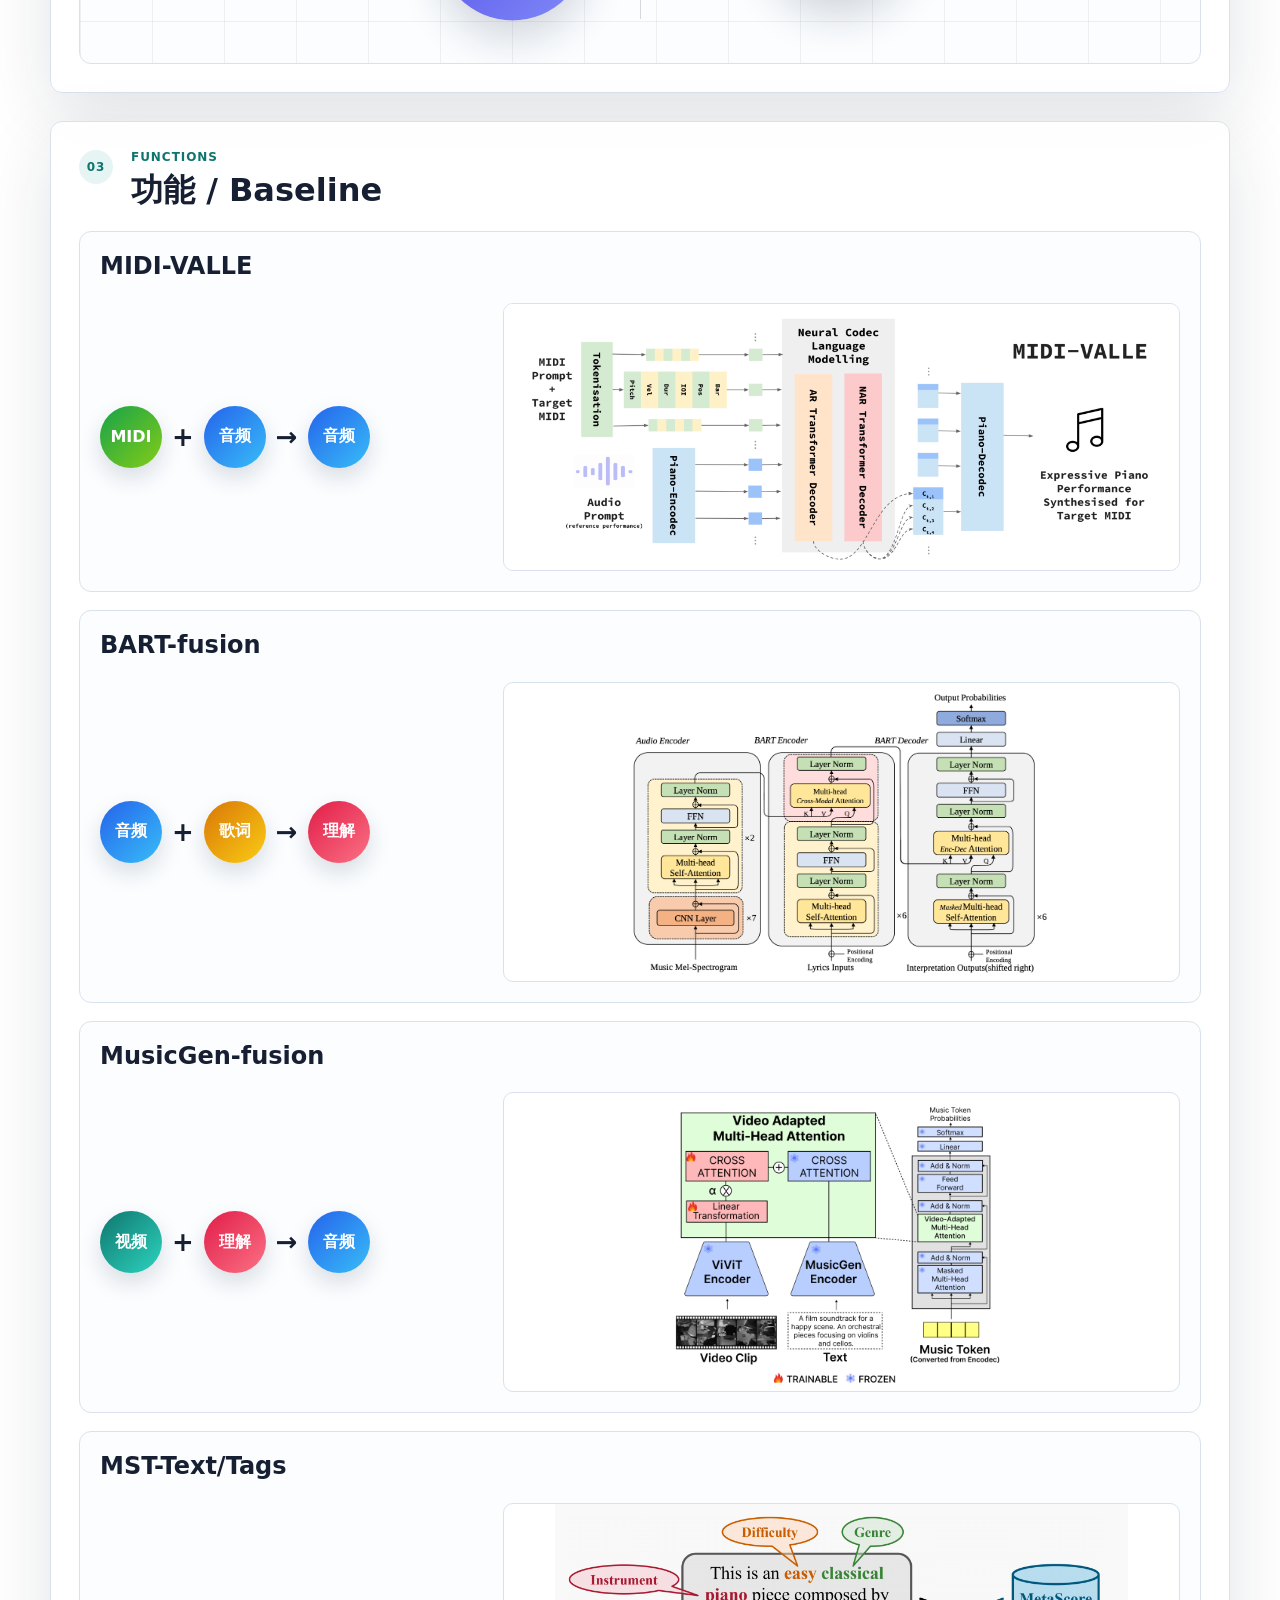
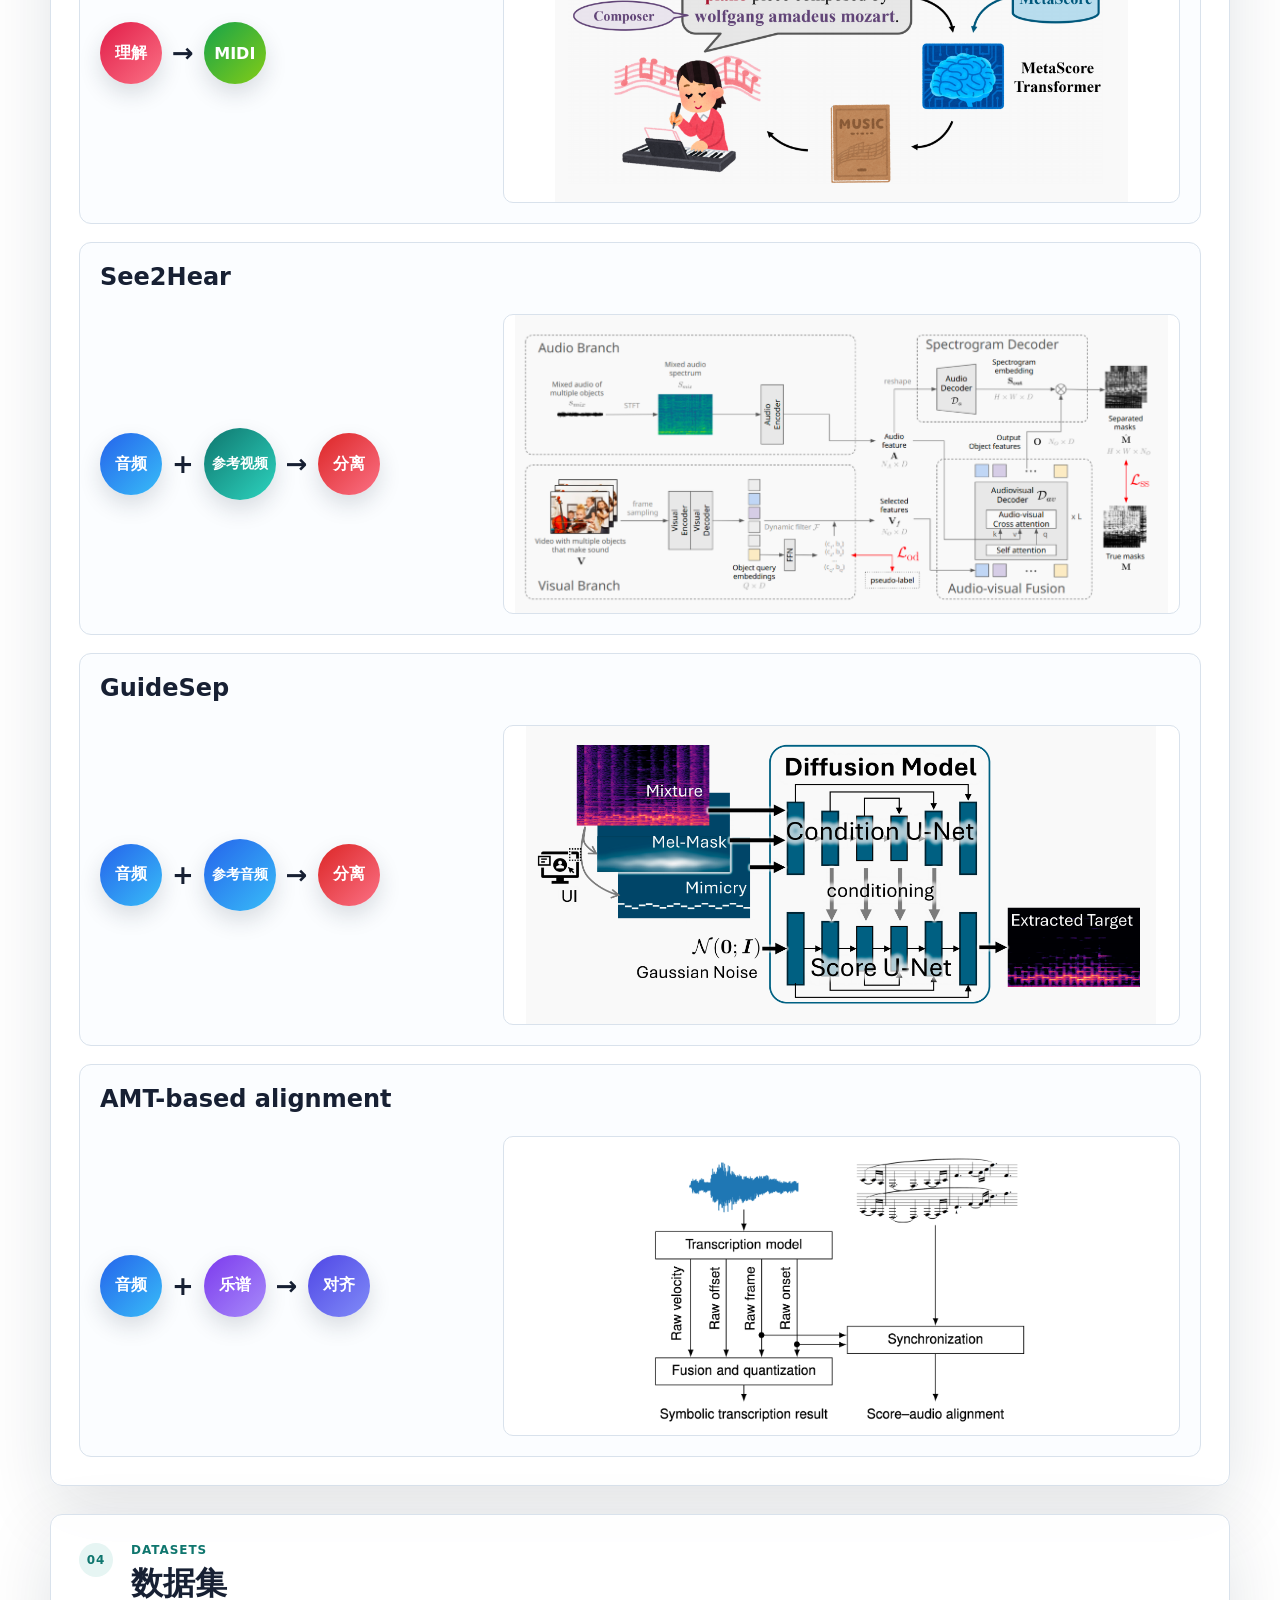
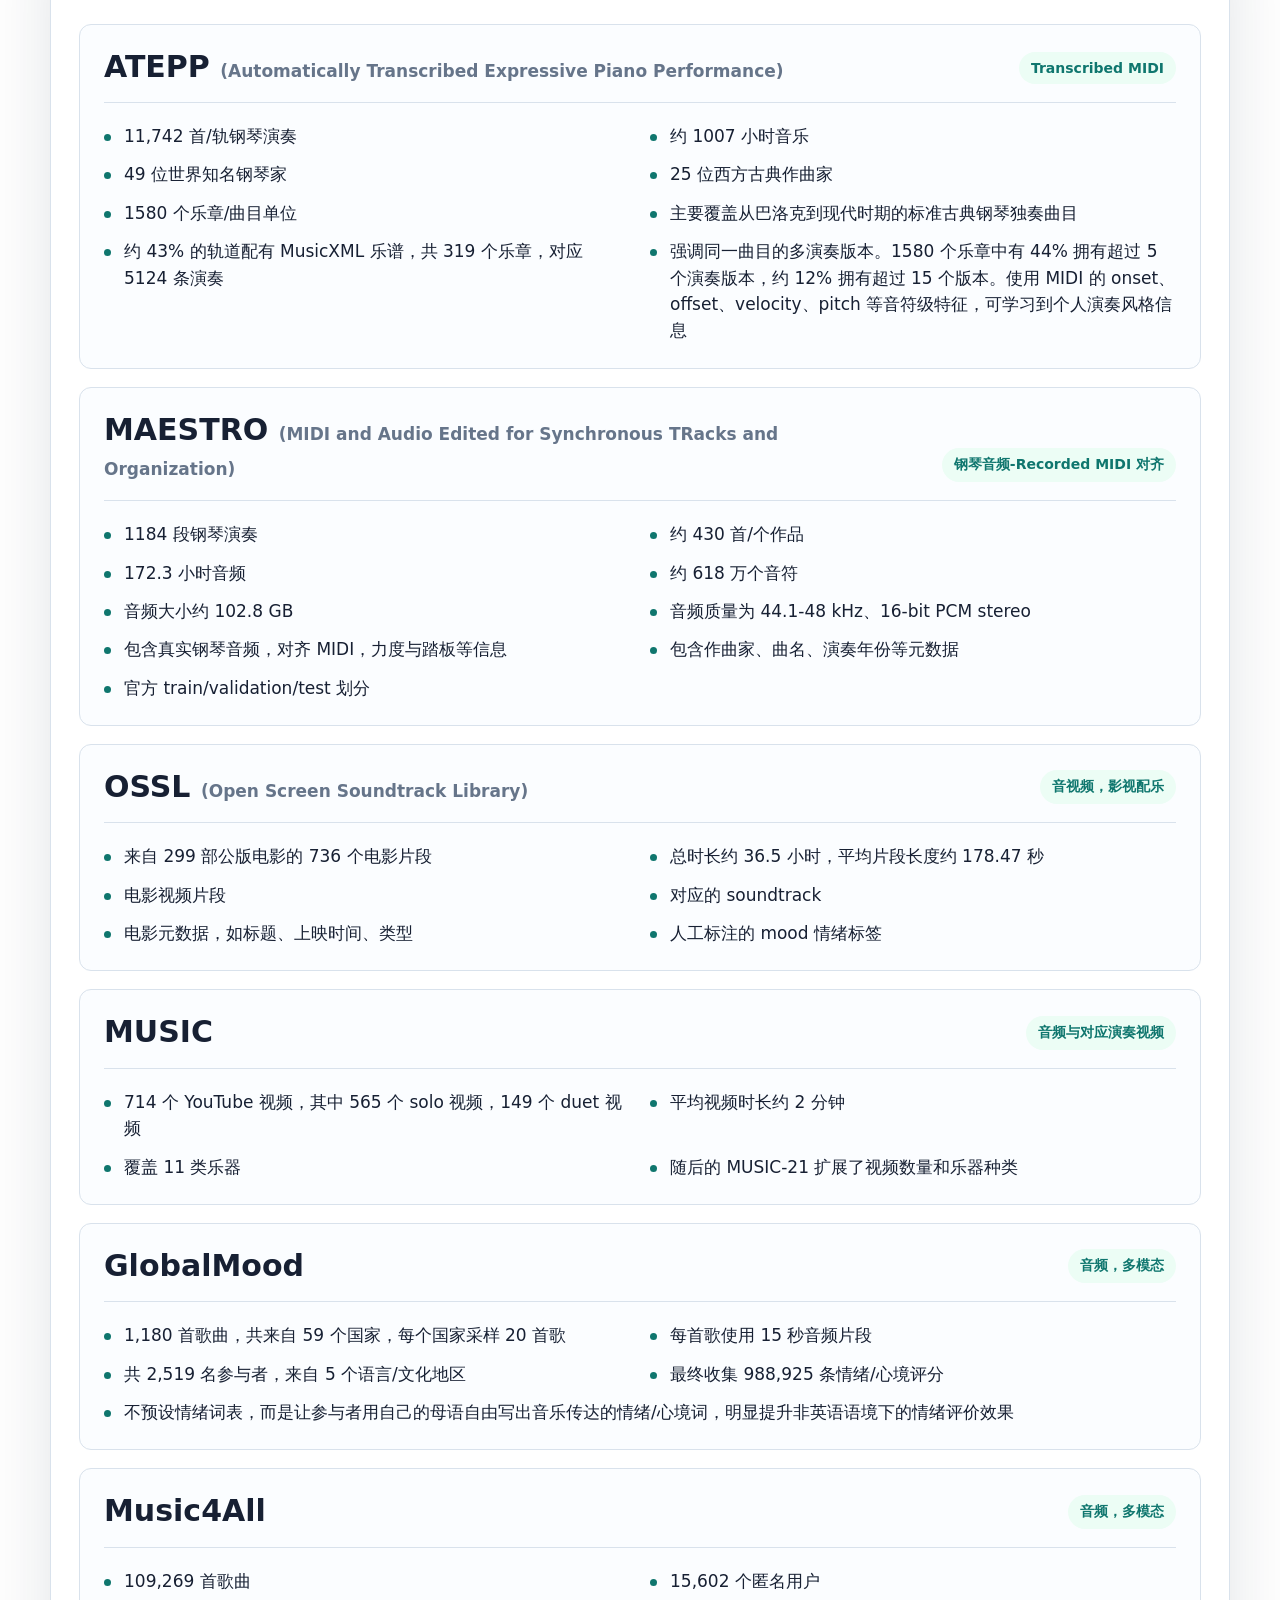
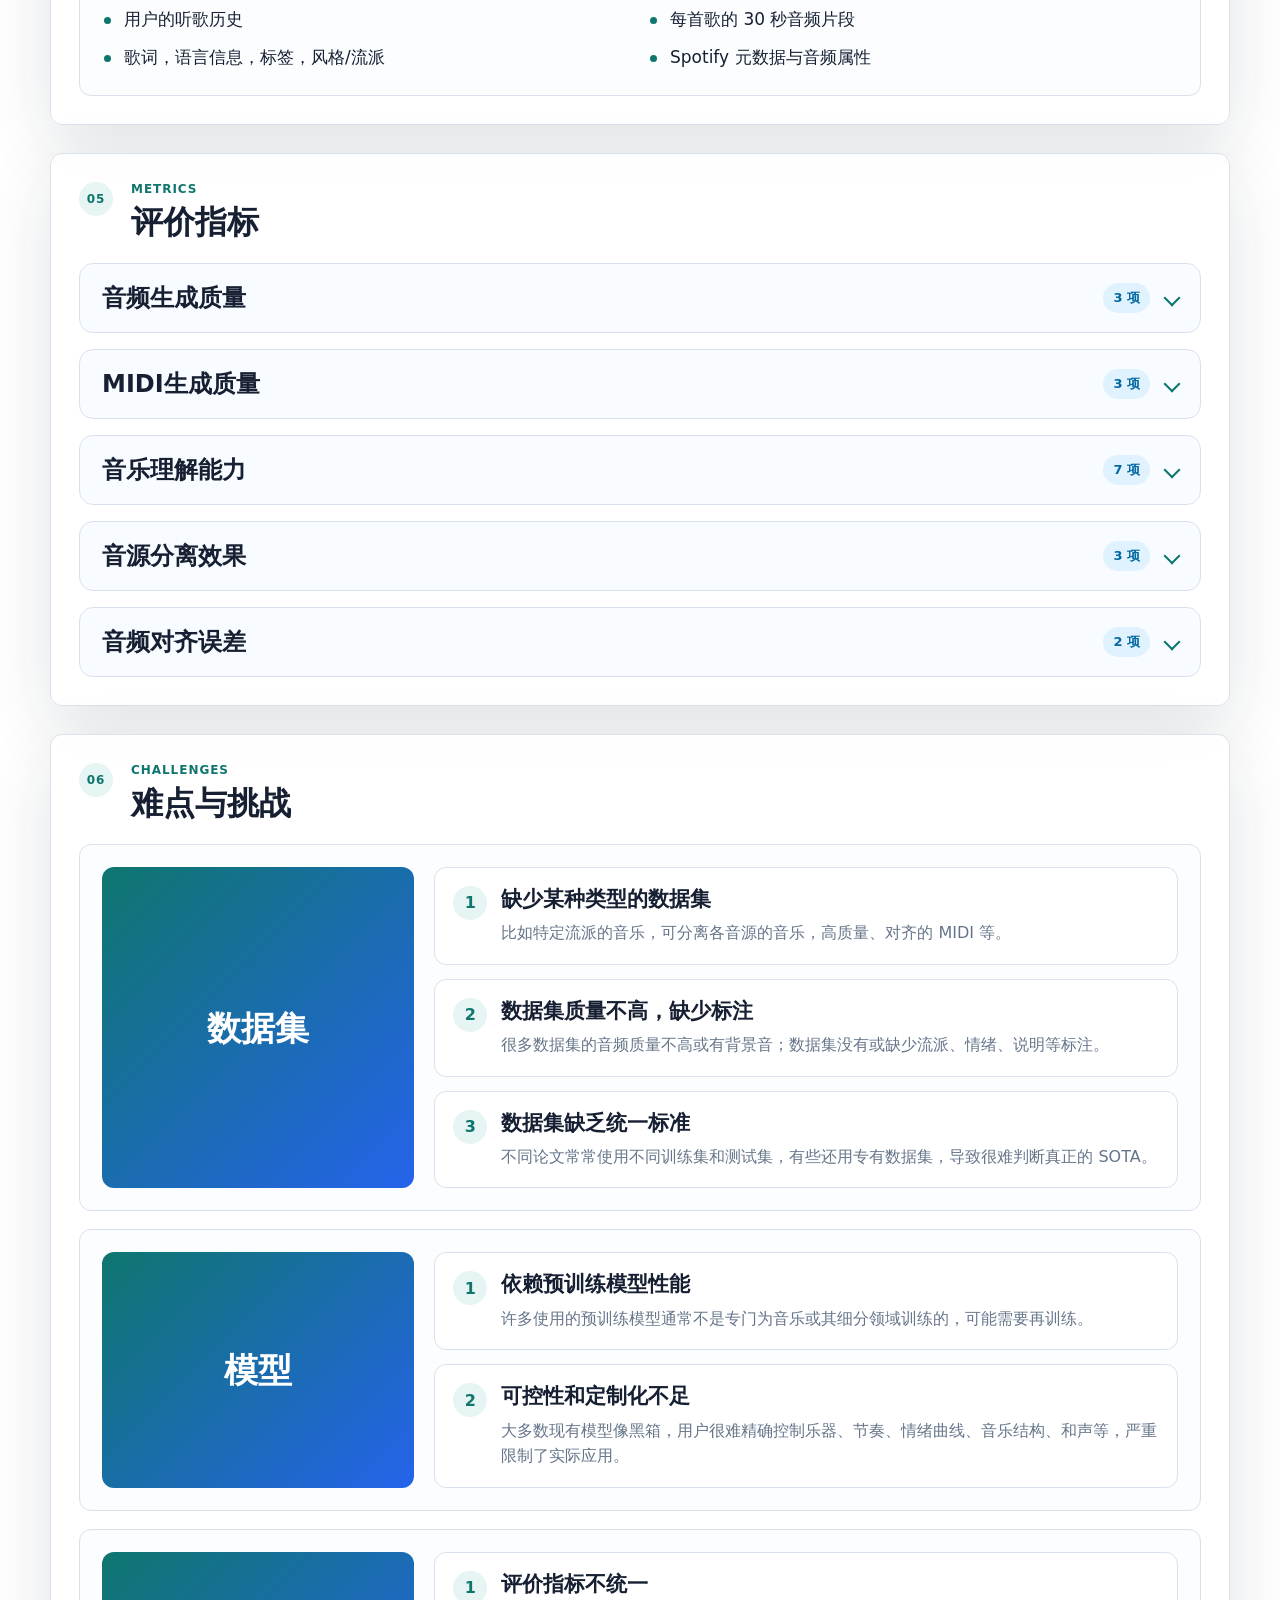
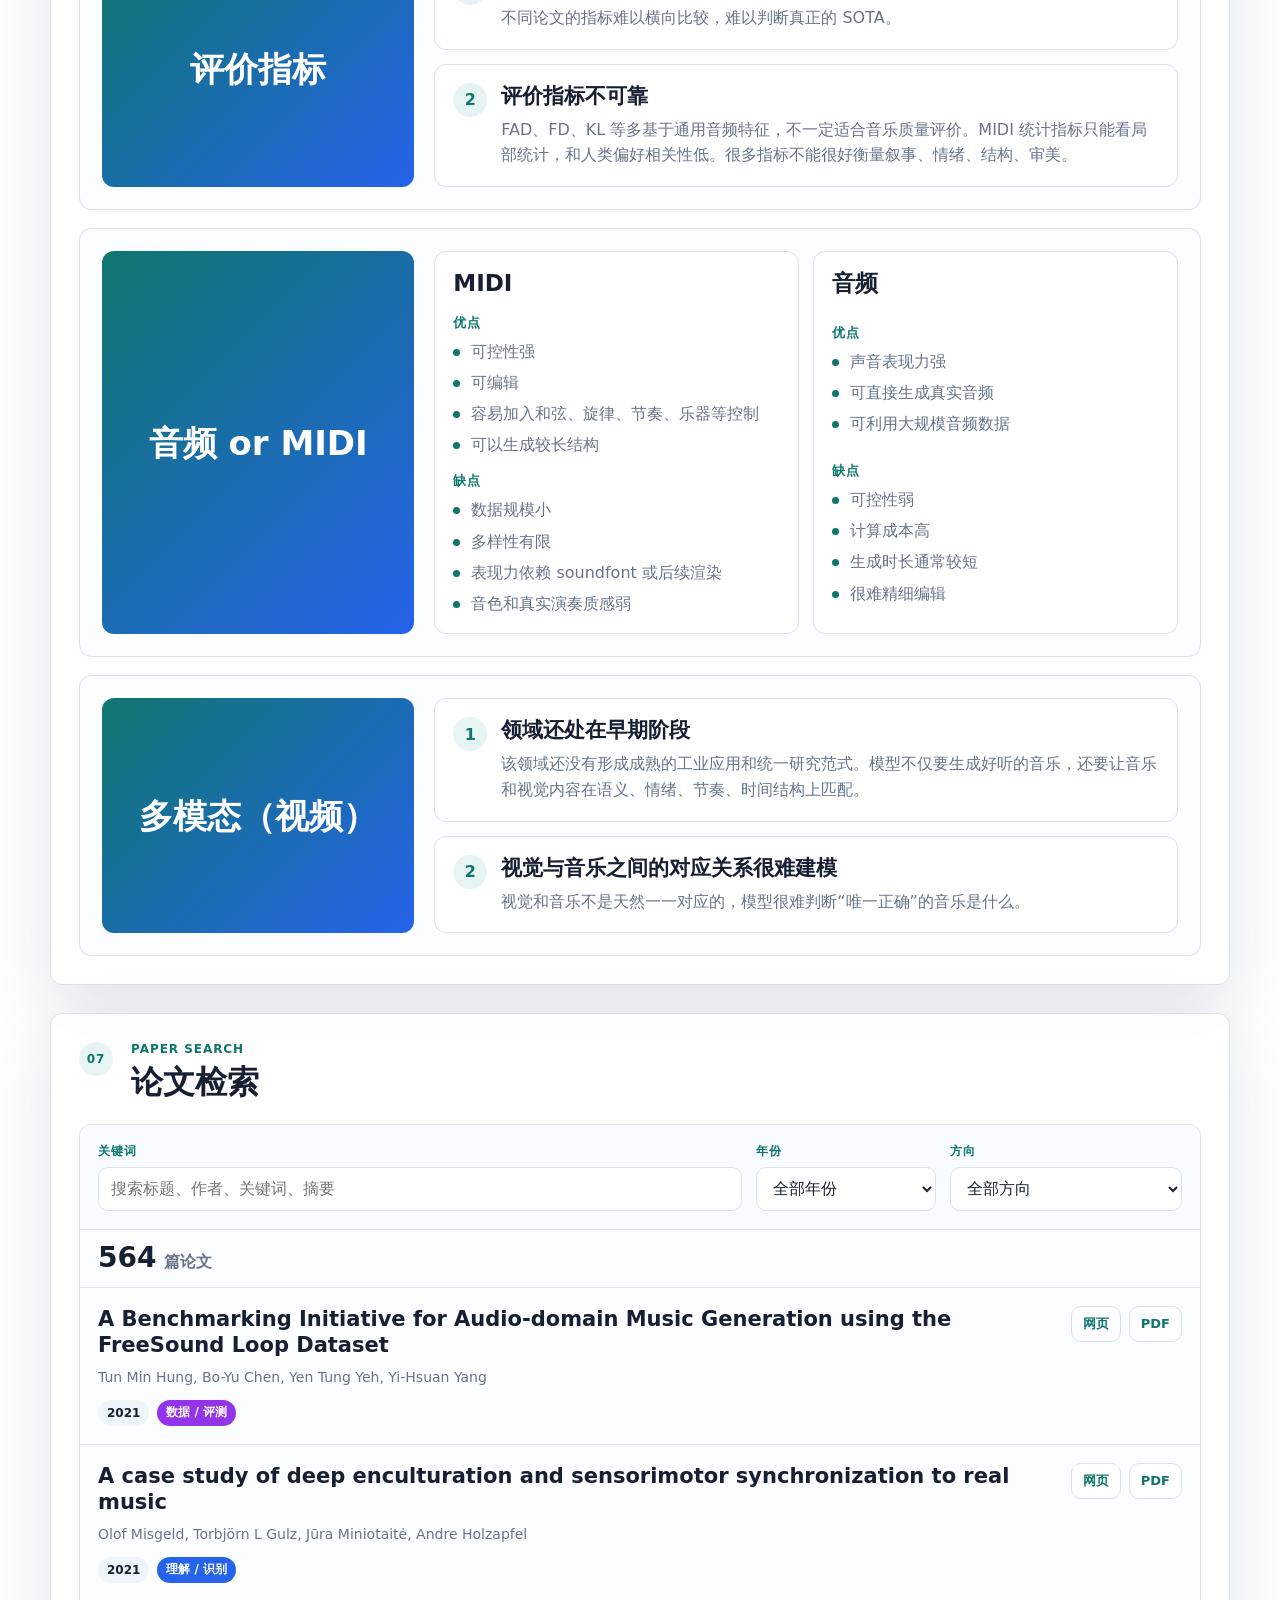
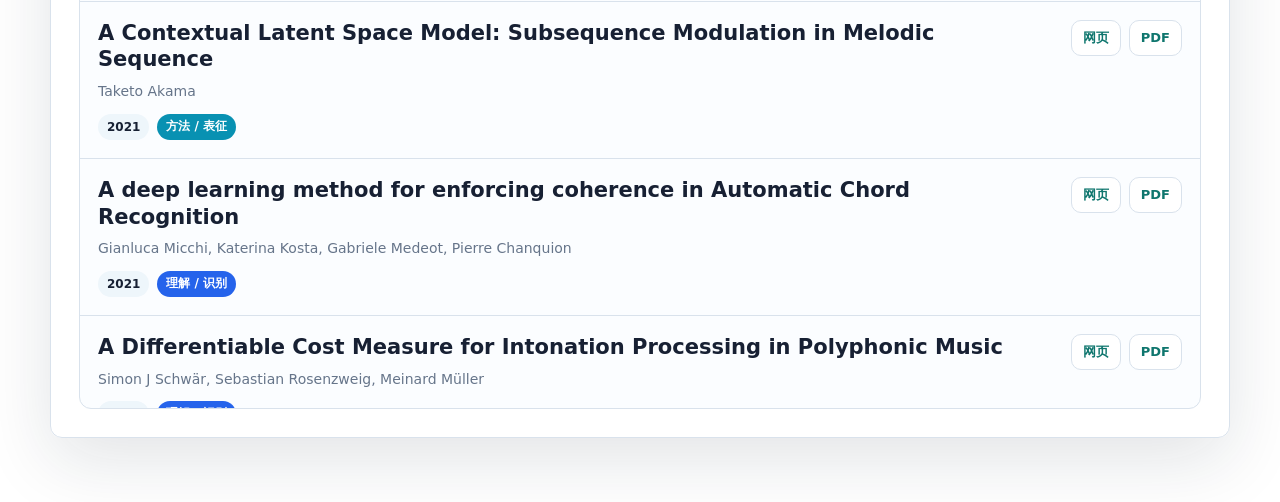
==== commit 4fbbba26: "继续完善" ====
--- a/pre/index.html
+++ b/pre/index.html
@@ -84,7 +84,7 @@
           <p class="index">03</p>
           <div>
             <p class="eyebrow">Functions</p>
-            <h2 id="functions-title">功能</h2>
+            <h2 id="functions-title">功能 / Baseline</h2>
           </div>
         </div>
         <div class="feature-card">
@@ -1157,8 +1157,8 @@
           }
 
           const width = 860;
-          const height = 430;
-          const padding = { top: 28, right: 96, bottom: 54, left: 54 };
+          const height = 380;
+          const padding = { top: 28, right: 122, bottom: 42, left: 54 };
           const plotWidth = width - padding.left - padding.right;
           const plotHeight = height - padding.top - padding.bottom;
           const maxValue = 75;
@@ -1166,11 +1166,31 @@
           const x = (index) => padding.left + (plotWidth / (trendYears.length - 1)) * index;
           const y = (value) => padding.top + plotHeight - (value / maxValue) * plotHeight;
           const pathFor = (values) => values.map((value, index) => `${index === 0 ? "M" : "L"} ${x(index).toFixed(1)} ${y(value).toFixed(1)}`).join(" ");
+          const labelRows = trendSeries
+            .map((series) => ({
+              name: series.name,
+              rawY: y(series.values.at(-1))
+            }))
+            .sort((a, b) => a.rawY - b.rawY);
+          const minLabelGap = 22;
+          const labelTop = padding.top + 10;
+          const labelBottom = height - padding.bottom - 10;
+
+          labelRows.forEach((row, index) => {
+            row.labelY = index === 0 ? Math.max(row.rawY, labelTop) : Math.max(row.rawY, labelRows[index - 1].labelY + minLabelGap);
+          });
+
+          const overflow = labelRows.at(-1).labelY - labelBottom;
+          if (overflow > 0) {
+            labelRows.forEach((row) => {
+              row.labelY -= overflow;
+            });
+          }
+
+          const labelYByName = new Map(labelRows.map((row) => [row.name, row.labelY]));
 
           chart.innerHTML = `
-            <svg viewBox="0 0 ${width} ${height}" role="img" aria-labelledby="trendChartTitle trendChartDesc">
-              <title id="trendChartTitle">ISMIR 主要研究方向论文数随年份变化</title>
-              <desc id="trendChartDesc">六个研究方向从 2021 到 2025 的论文数量折线图。</desc>
+            <svg viewBox="0 0 ${width} ${height}" role="img" aria-label="ISMIR 主要研究方向论文数随年份变化折线图">
               ${yTicks.map((tick) => `
                 <line class="trend-grid-line" x1="${padding.left}" y1="${y(tick).toFixed(1)}" x2="${width - padding.right}" y2="${y(tick).toFixed(1)}"></line>
                 <text class="trend-axis-label" x="${padding.left - 12}" y="${y(tick).toFixed(1)}" text-anchor="end" dominant-baseline="middle">${tick}</text>
@@ -1178,14 +1198,15 @@
               <line class="trend-axis" x1="${padding.left}" y1="${padding.top}" x2="${padding.left}" y2="${height - padding.bottom}"></line>
               <line class="trend-axis" x1="${padding.left}" y1="${height - padding.bottom}" x2="${width - padding.right}" y2="${height - padding.bottom}"></line>
               ${trendYears.map((year, index) => `
-                <text class="trend-year-label" x="${x(index).toFixed(1)}" y="${height - 22}" text-anchor="middle">${year}</text>
+                <text class="trend-year-label" x="${x(index).toFixed(1)}" y="${height - 16}" text-anchor="middle">${year}</text>
               `).join("")}
               ${trendSeries.map((series) => `
                 <path class="trend-series" d="${pathFor(series.values)}" stroke="${series.color}"></path>
                 ${series.values.map((value, index) => `
                   <circle class="trend-dot" cx="${x(index).toFixed(1)}" cy="${y(value).toFixed(1)}" r="5" fill="${series.color}"></circle>
                 `).join("")}
-                <text class="trend-value-label" x="${(width - padding.right + 14).toFixed(1)}" y="${y(series.values.at(-1)).toFixed(1)}" dominant-baseline="middle" fill="${series.color}">${series.values.at(-1)}</text>
+                <path class="trend-label-guide" d="M ${(width - padding.right).toFixed(1)} ${y(series.values.at(-1)).toFixed(1)} L ${(width - padding.right + 12).toFixed(1)} ${labelYByName.get(series.name).toFixed(1)}"></path>
+                <text class="trend-value-label" x="${(width - padding.right + 18).toFixed(1)}" y="${labelYByName.get(series.name).toFixed(1)}" dominant-baseline="middle" fill="${series.color}">${series.values.at(-1)}</text>
               `).join("")}
             </svg>
           `;
--- a/pre/styles.css
+++ b/pre/styles.css
@@ -168,14 +168,15 @@
 }
 
 .trend-line-chart {
-  min-height: 430px;
-  overflow-x: auto;
+  min-height: 0;
+  overflow: hidden;
+  line-height: 0;
 }
 
 .trend-line-chart svg {
   display: block;
   width: 100%;
-  min-width: 760px;
+  max-width: 100%;
   height: auto;
 }
 
@@ -199,6 +200,13 @@
   fill: var(--ink);
   font-size: 13px;
   font-weight: 780;
+}
+
+.trend-grid-line,
+.trend-axis,
+.trend-axis-label,
+.trend-year-label {
+  pointer-events: none;
 }
 
 .trend-series {
@@ -218,6 +226,13 @@
   fill: var(--ink);
   font-size: 12px;
   font-weight: 820;
+}
+
+.trend-label-guide {
+  fill: none;
+  stroke: #c9d5e2;
+  stroke-width: 1.2;
+  stroke-dasharray: 3 4;
 }
 
 .trend-side {
@@ -1354,10 +1369,6 @@
     margin-top: 12px;
   }
 
-  .trend-line-chart {
-    min-height: 360px;
-  }
-
   .metric-group-summary {
     align-items: flex-start;
     padding: 16px 18px;
@@ -1426,10 +1437,6 @@
     font-size: 21px;
   }
 
-  .trend-line-chart svg {
-    min-width: 680px;
-  }
-
   .challenge-card {
     padding: 16px;
   }
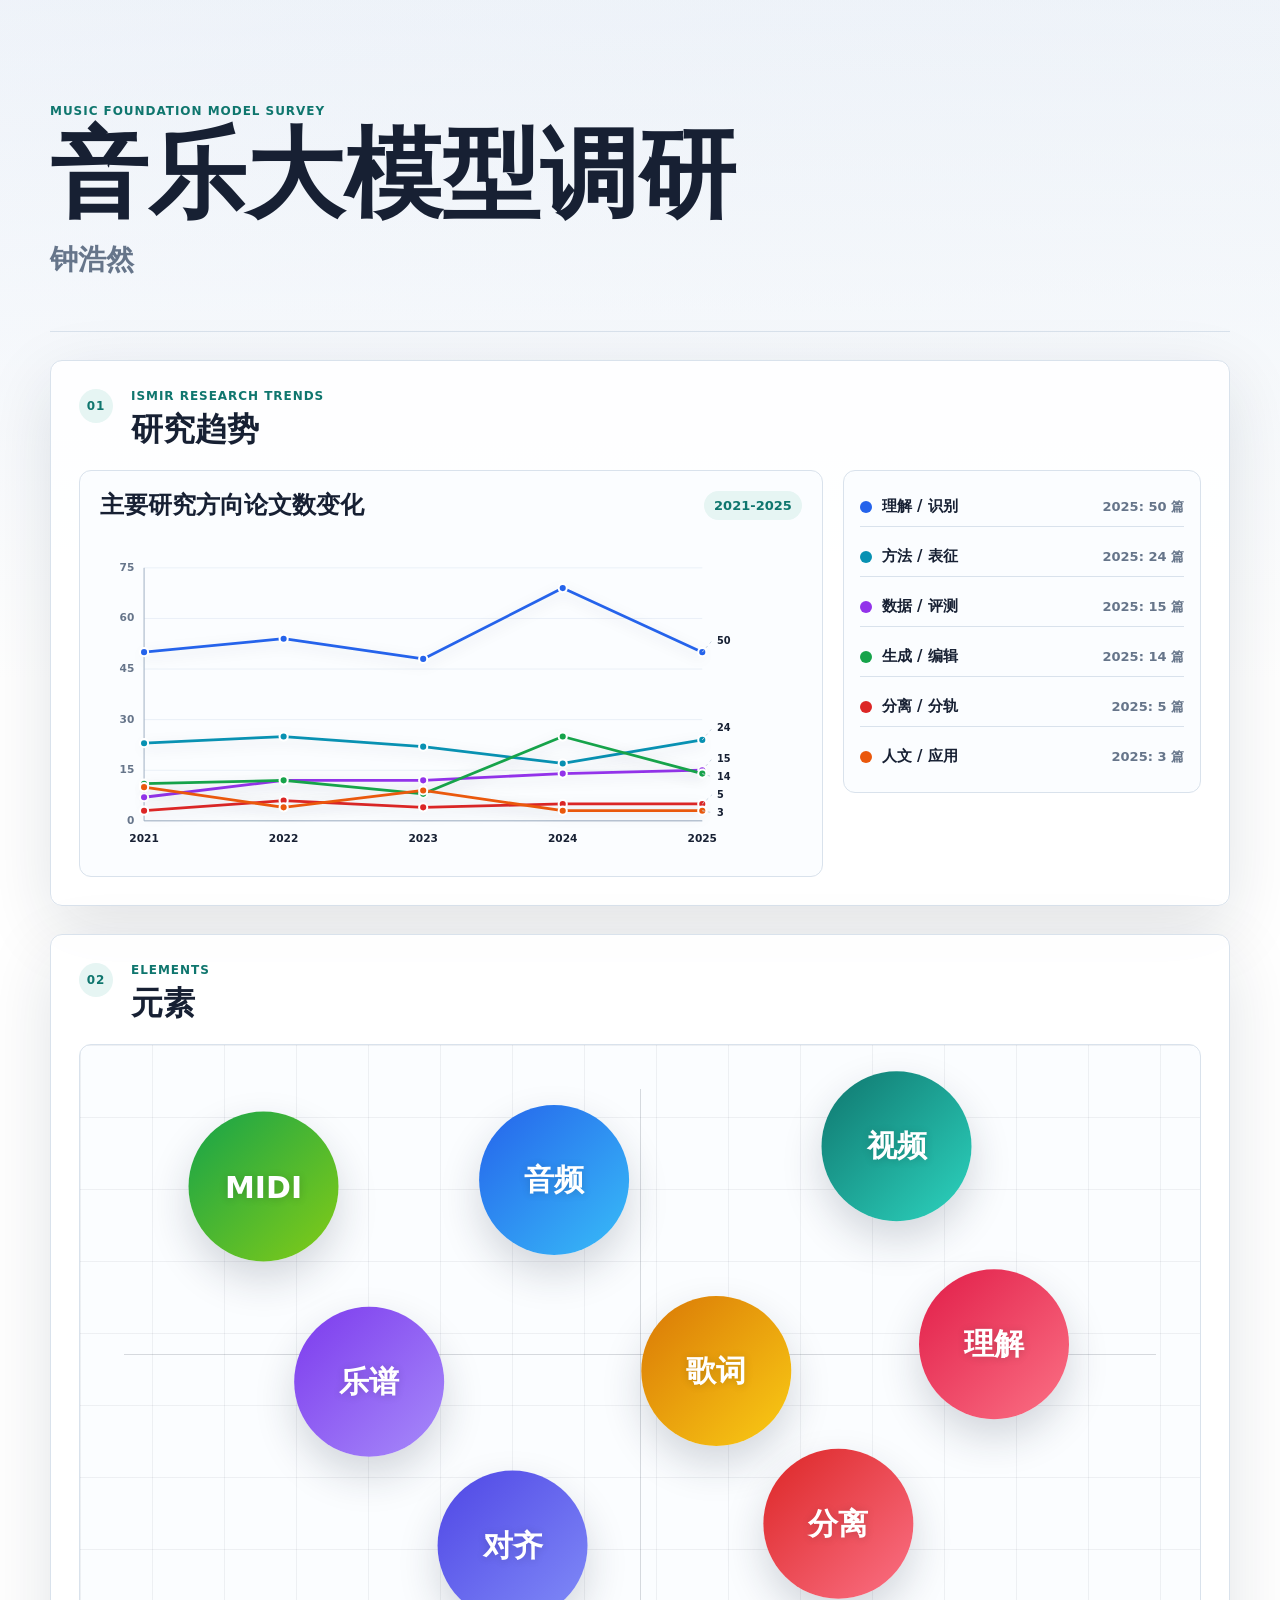
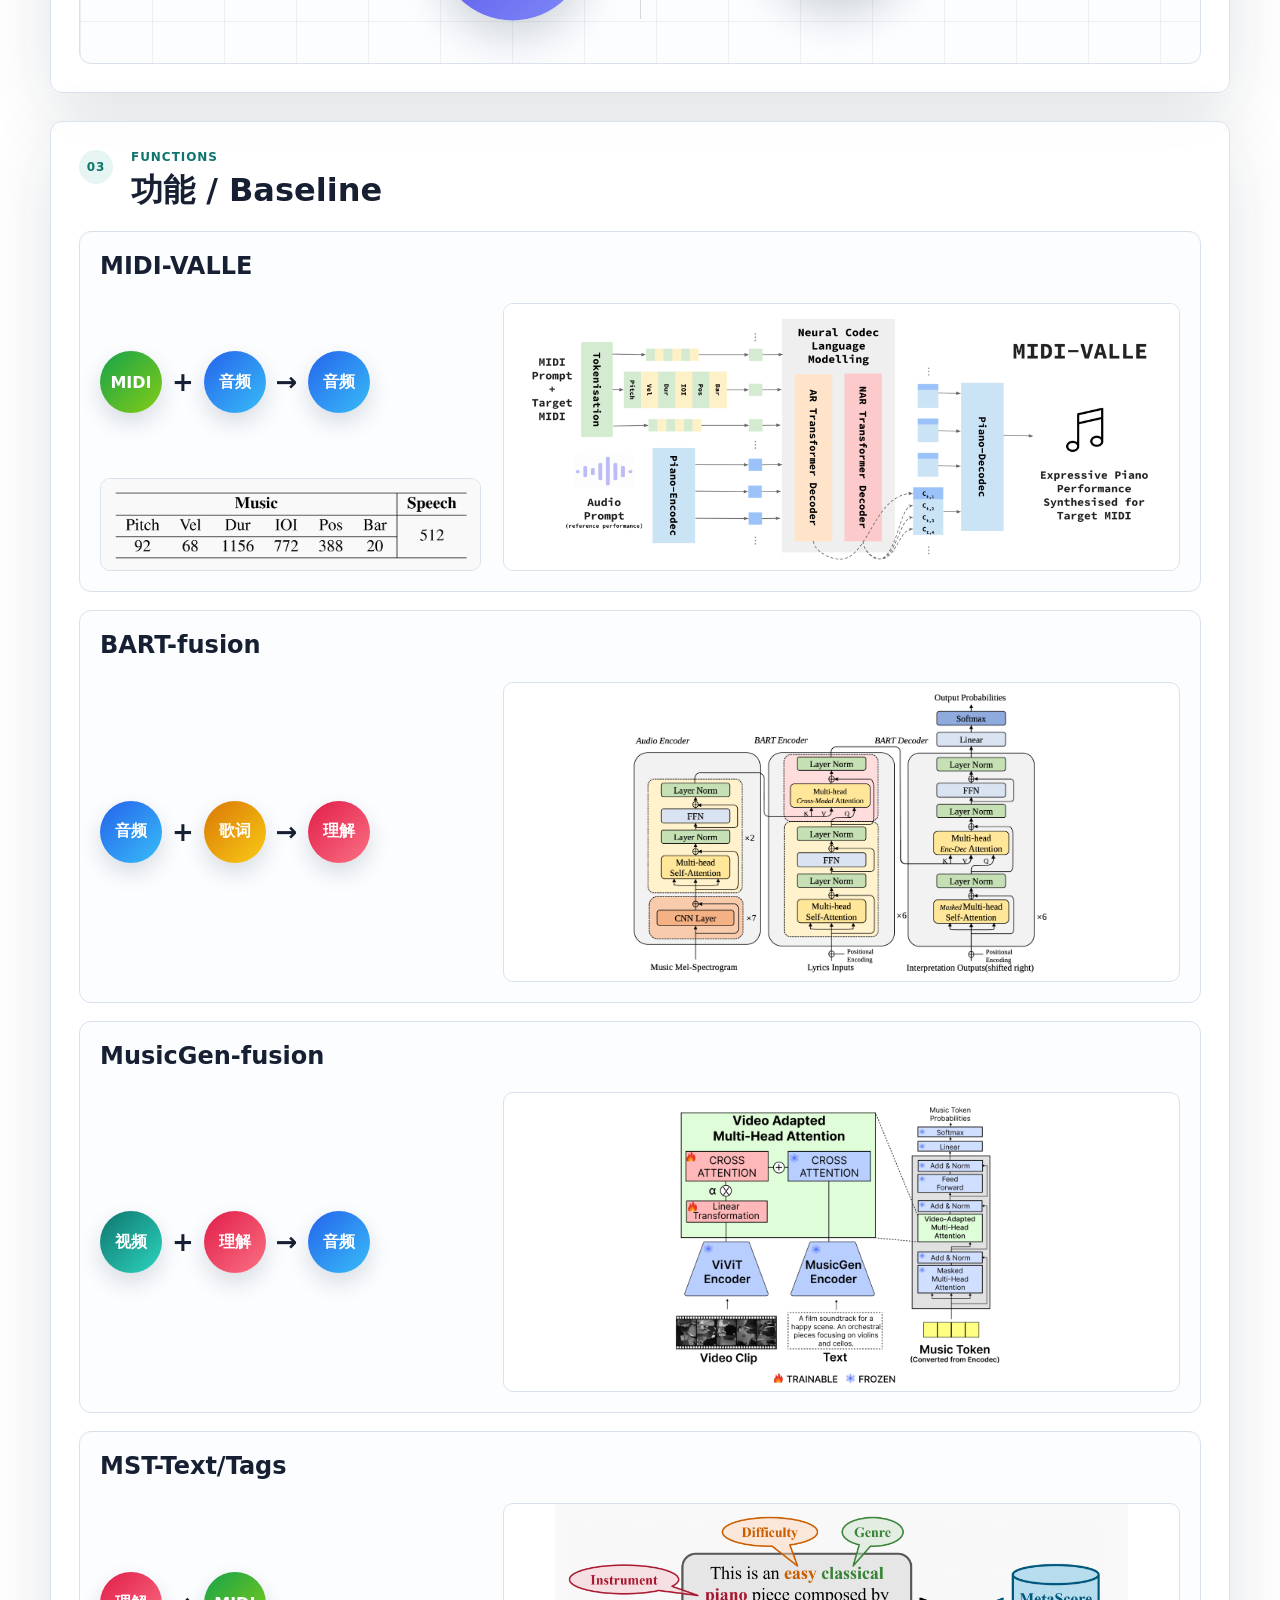
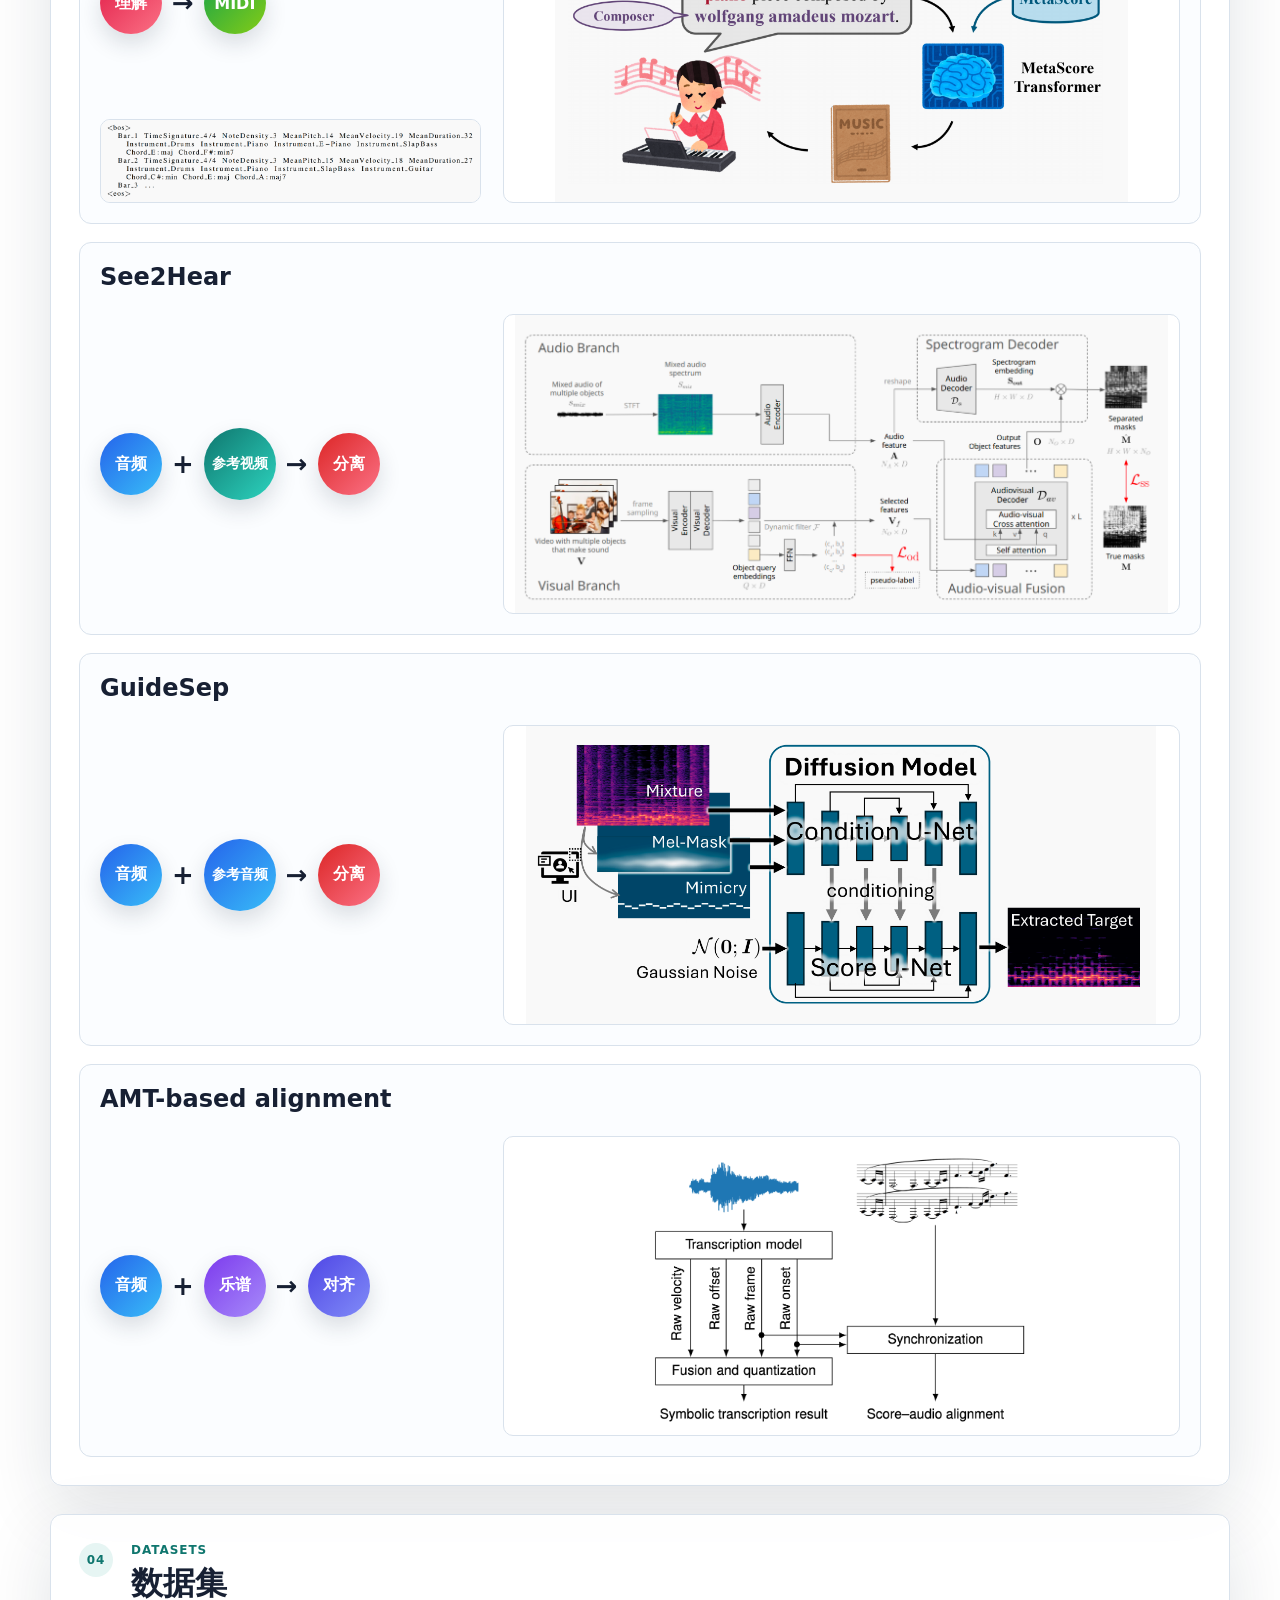
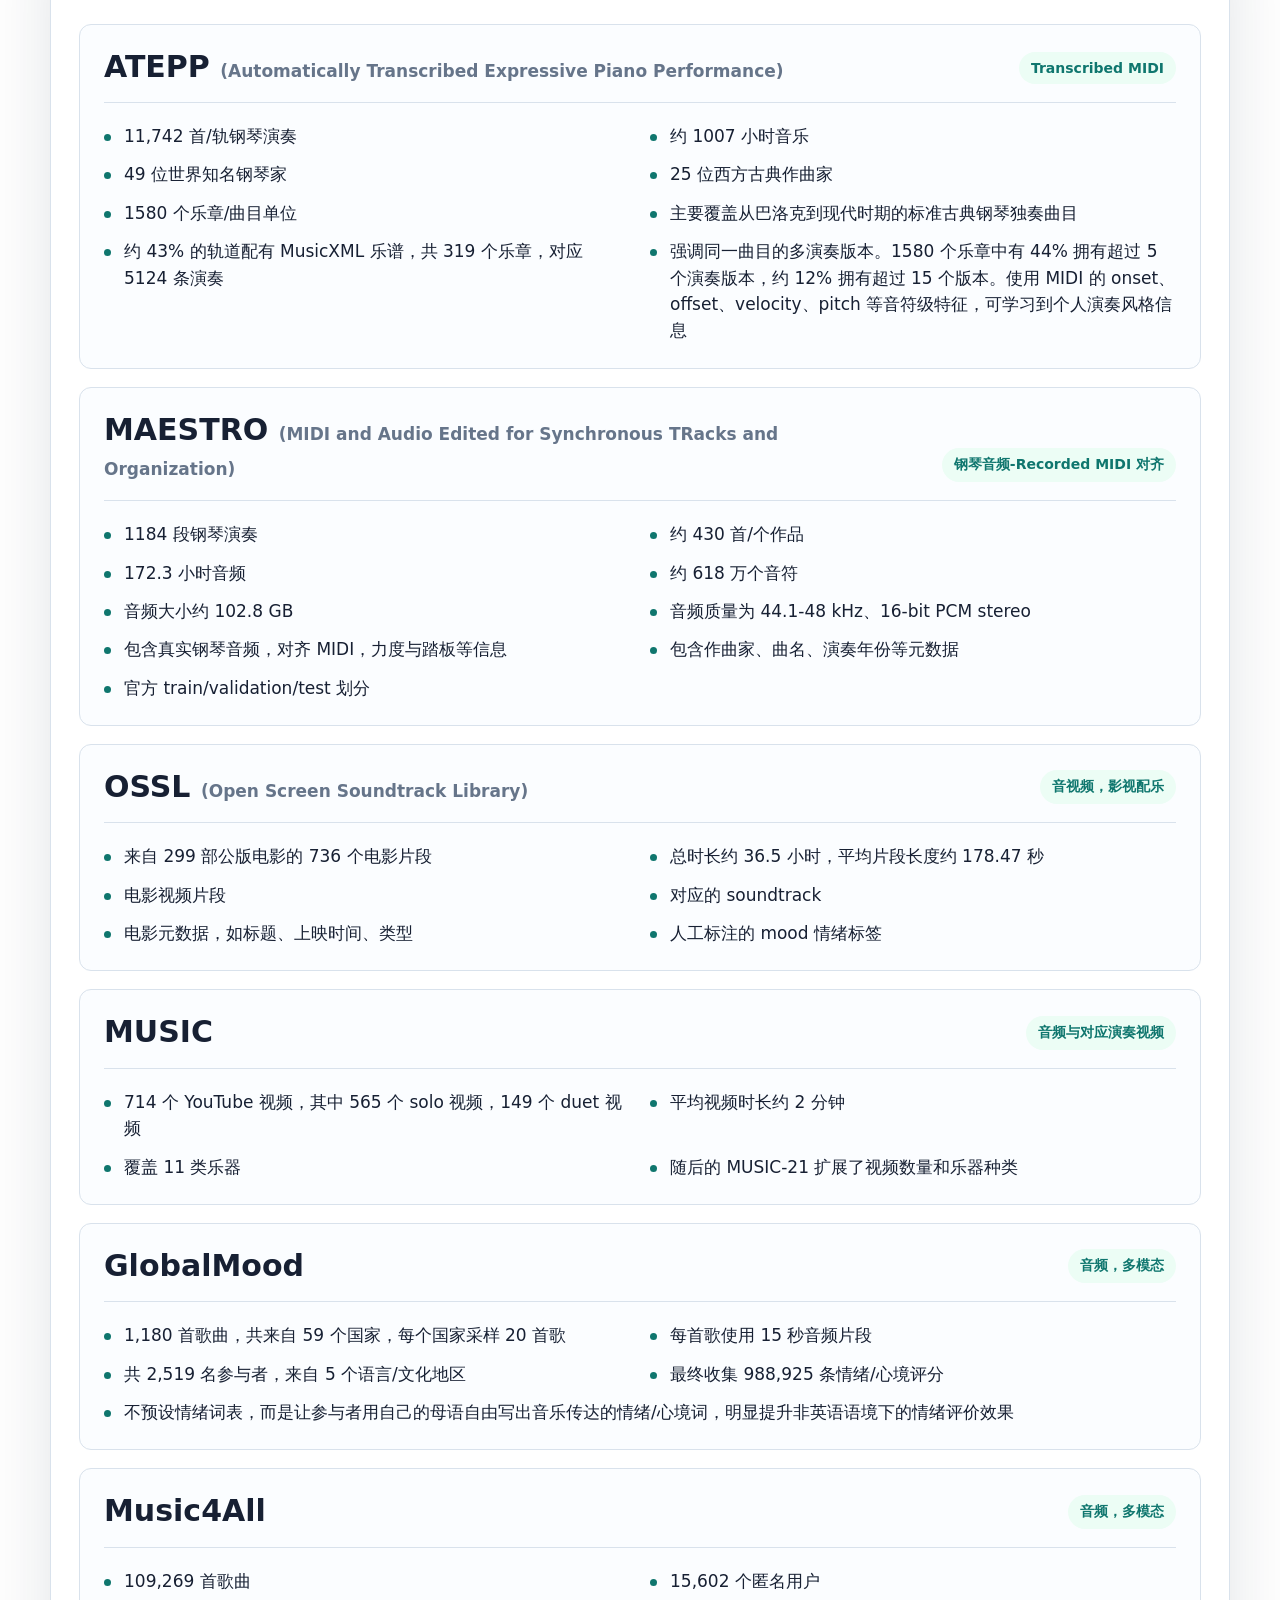
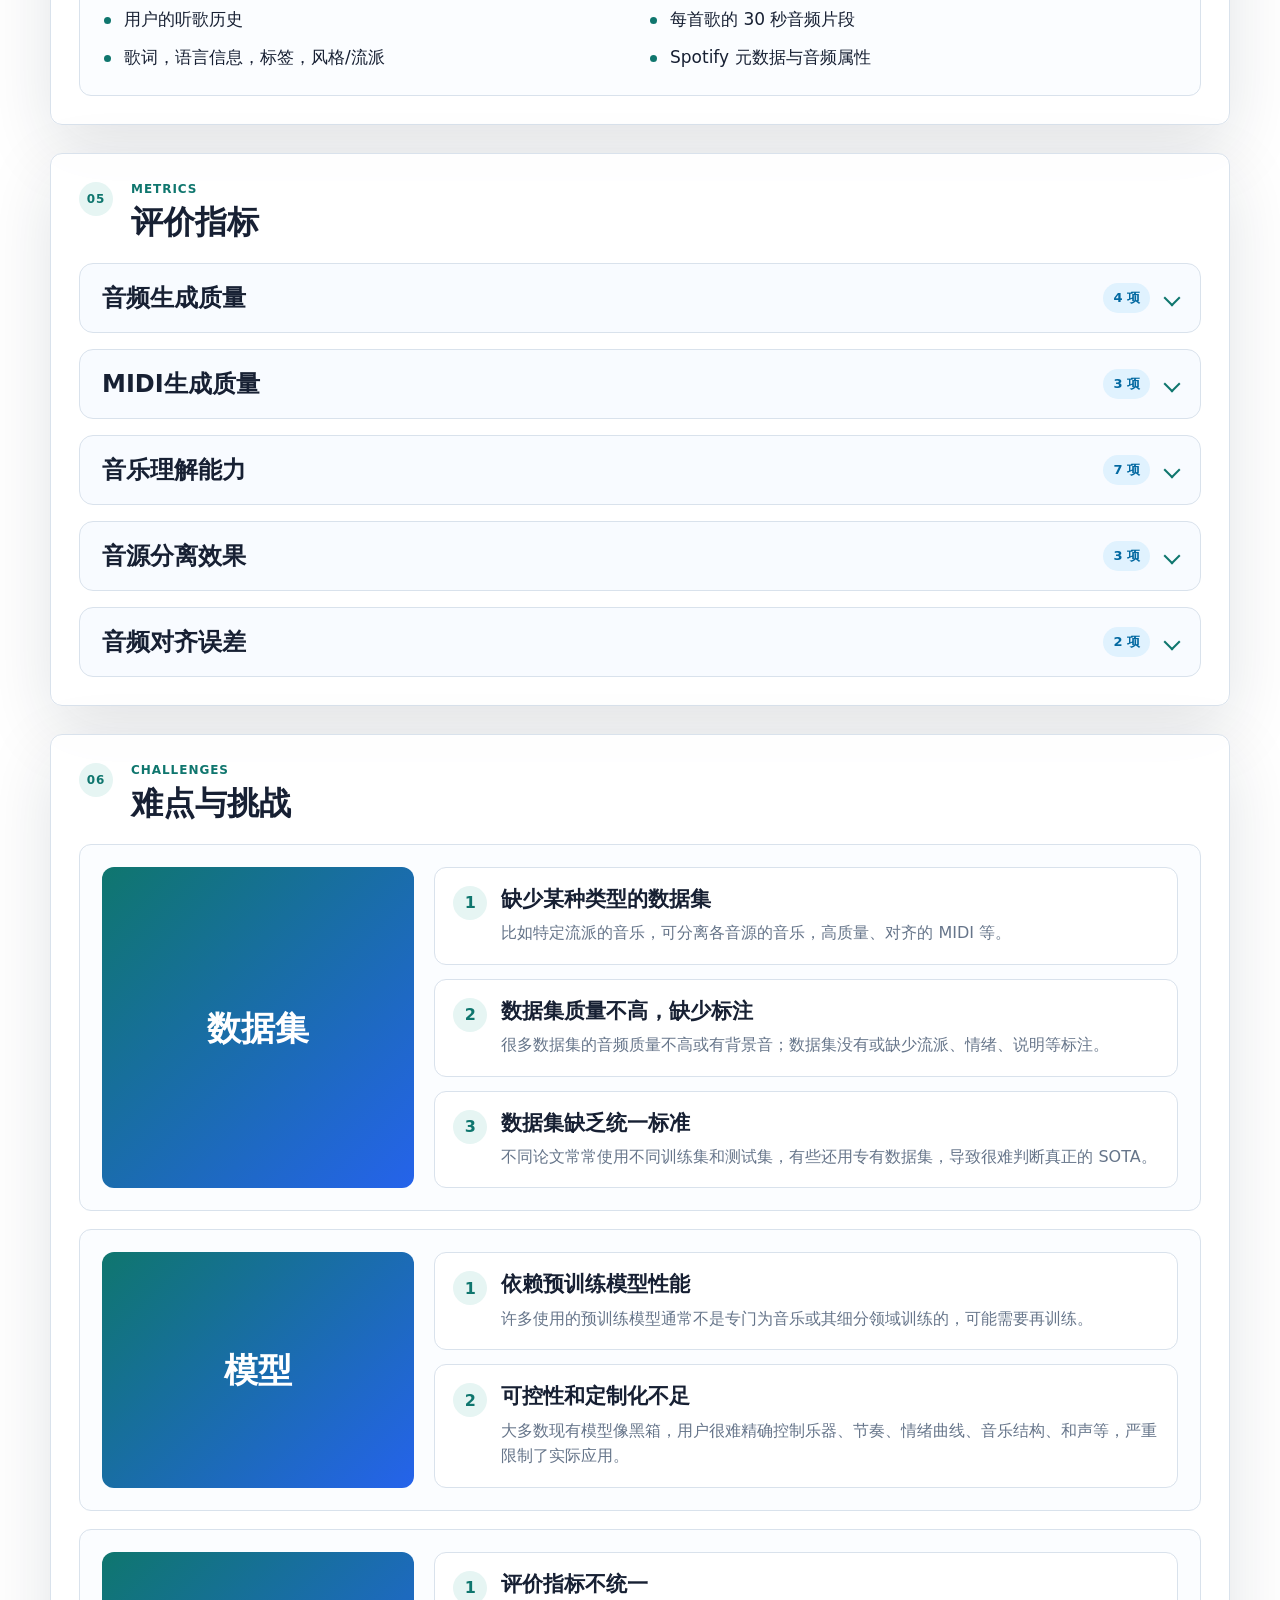
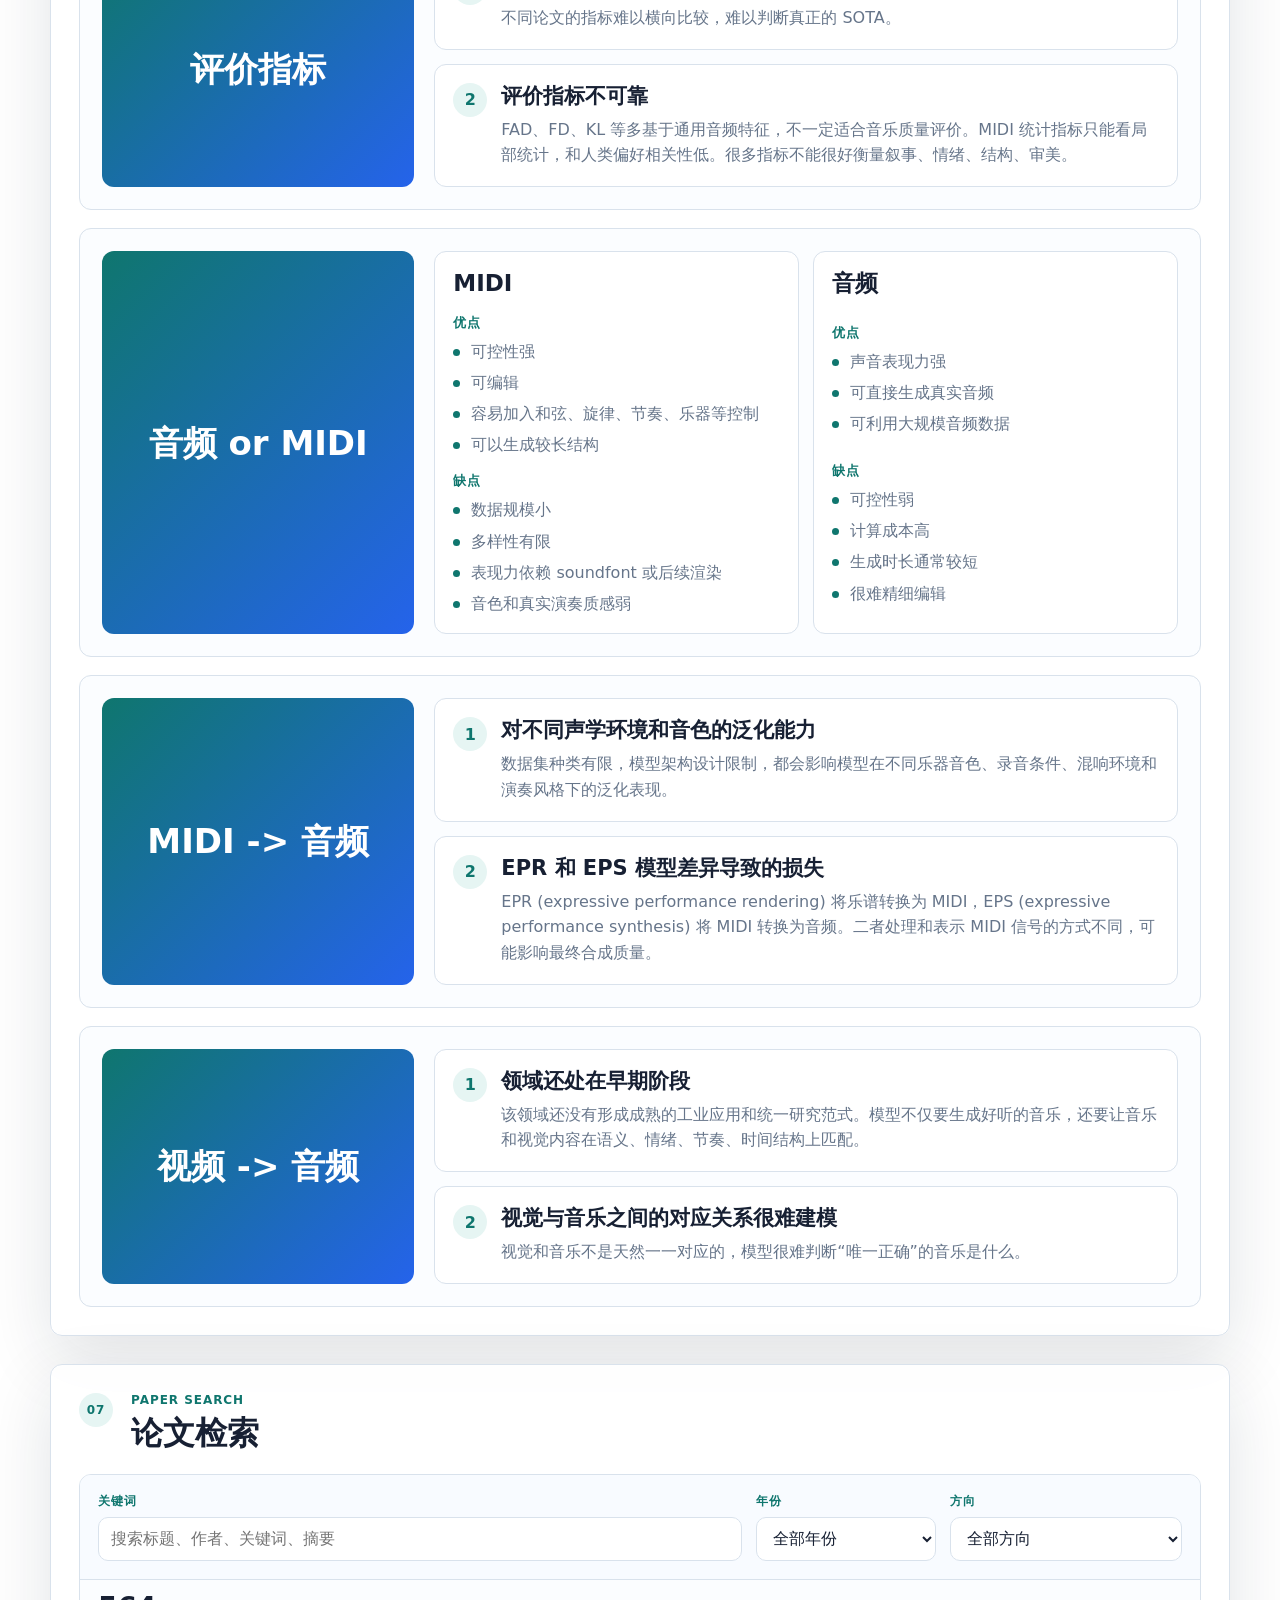
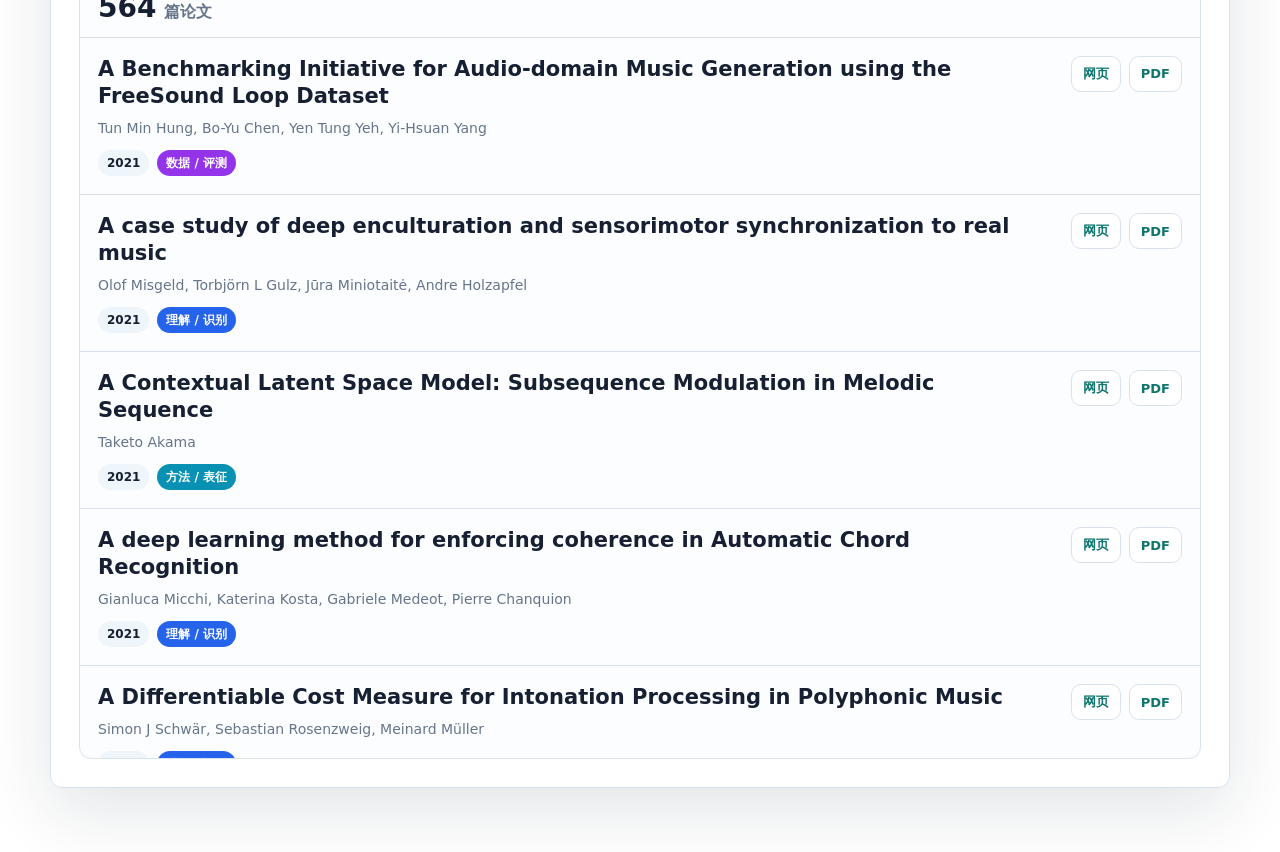
==== commit 74674ef1: "继续完善+1" ====
--- a/pre/index.html
+++ b/pre/index.html
@@ -87,16 +87,19 @@
             <h2 id="functions-title">功能 / Baseline</h2>
           </div>
         </div>
-        <div class="feature-card">
+        <div class="feature-card feature-card-with-side-image">
           <h3>MIDI-VALLE</h3>
-          <div class="flow-diagram" aria-label="MIDI 加音频生成音频">
-            <span class="mini-bubble mini-midi">MIDI</span>
-            <span class="operator">+</span>
-            <span class="mini-bubble mini-audio">音频</span>
-            <span class="arrow">→</span>
-            <span class="mini-bubble mini-audio">音频</span>
-          </div>
-          <img src="../resources/MIDI-VALLE1.png" alt="MIDI-VALLE 模型示意图">
+          <div class="feature-left-column">
+            <div class="flow-diagram" aria-label="MIDI 加音频生成音频">
+              <span class="mini-bubble mini-midi">MIDI</span>
+              <span class="operator">+</span>
+              <span class="mini-bubble mini-audio">音频</span>
+              <span class="arrow">→</span>
+              <span class="mini-bubble mini-audio">音频</span>
+            </div>
+            <img class="feature-side-image" src="../resources/MIDI-VALLE2.png" alt="MIDI-VALLE 结果示意图">
+          </div>
+          <img class="feature-primary-image" src="../resources/MIDI-VALLE1.png" alt="MIDI-VALLE 模型示意图">
         </div>
         <div class="feature-card">
           <h3>BART-fusion</h3>
@@ -120,14 +123,17 @@
           </div>
           <img src="../resources/MusicGen-fusion1.png" alt="MusicGen-fusion 模型示意图">
         </div>
-        <div class="feature-card">
+        <div class="feature-card feature-card-with-side-image">
           <h3>MST-Text/Tags</h3>
-          <div class="flow-diagram" aria-label="理解生成 MIDI">
-            <span class="mini-bubble mini-understanding">理解</span>
-            <span class="arrow">→</span>
-            <span class="mini-bubble mini-midi">MIDI</span>
-          </div>
-          <img src="../resources/MST1.png" alt="MST-Text/Tags 模型示意图">
+          <div class="feature-left-column">
+            <div class="flow-diagram" aria-label="理解生成 MIDI">
+              <span class="mini-bubble mini-understanding">理解</span>
+              <span class="arrow">→</span>
+              <span class="mini-bubble mini-midi">MIDI</span>
+            </div>
+            <img class="feature-side-image" src="../resources/MST2.png" alt="MST-Text/Tags 结果示意图">
+          </div>
+          <img class="feature-primary-image" src="../resources/MST1.png" alt="MST-Text/Tags 模型示意图">
         </div>
         <div class="feature-card">
           <h3>See2Hear</h3>
@@ -271,7 +277,7 @@
         <details class="metric-group">
           <summary class="metric-group-summary">
             <span class="metric-group-title">音频生成质量</span>
-            <span class="metric-group-count">3 项</span>
+            <span class="metric-group-count">4 项</span>
           </summary>
           <div class="metric-group-content">
           <article class="metric-card">
@@ -295,6 +301,35 @@
                 <li>噪声、失真、伪影是否多</li>
                 <li>整体声学分布是否像真实录音</li>
               </ul>
+            </div>
+          </article>
+          <article class="metric-card">
+            <div class="metric-header">
+              <h3>KL <span>(Kullback-Leibler Divergence)</span></h3>
+              <p>音频生成质量</p>
+            </div>
+            <div class="metric-block">
+              <div class="formula-card formula-wide">
+                <div class="formula-equation formula-large">
+                  <span>D<sub>KL</sub>(P ∥ Q)</span>
+                  <span>=</span>
+                  <span>∑<sub>x</sub> P(x) log</span>
+                  <span class="formula-fraction">
+                    <span>P(x)</span>
+                    <span>Q(x)</span>
+                  </span>
+                </div>
+              </div>
+            </div>
+            <div class="metric-block">
+              <h4>其中</h4>
+              <ul class="metric-list">
+                <li><strong>P</strong>：真实分布 / 目标分布</li>
+                <li><strong>Q</strong>：模型分布 / 近似分布</li>
+              </ul>
+            </div>
+            <div class="metric-block">
+              <p class="metric-statement">KL 可以比较 genre、mood、instrument、audio event、embedding / feature statistics 的分布。如果 KL 小，说明生成音乐在这些语义或声学类别上的分布更接近真实数据。</p>
             </div>
           </article>
           <article class="metric-card">
@@ -1046,7 +1081,28 @@
         </article>
         <article class="challenge-card">
           <div class="challenge-title">
-            <h3>多模态（视频）</h3>
+            <h3>MIDI -> 音频</h3>
+          </div>
+          <div class="challenge-list">
+            <div class="challenge-item">
+              <span>1</span>
+              <div>
+                <h4>对不同声学环境和音色的泛化能力</h4>
+                <p>数据集种类有限，模型架构设计限制，都会影响模型在不同乐器音色、录音条件、混响环境和演奏风格下的泛化表现。</p>
+              </div>
+            </div>
+            <div class="challenge-item">
+              <span>2</span>
+              <div>
+                <h4>EPR 和 EPS 模型差异导致的损失</h4>
+                <p>EPR (expressive performance rendering) 将乐谱转换为 MIDI，EPS (expressive performance synthesis) 将 MIDI 转换为音频。二者处理和表示 MIDI 信号的方式不同，可能影响最终合成质量。</p>
+              </div>
+            </div>
+          </div>
+        </article>
+        <article class="challenge-card">
+          <div class="challenge-title">
+            <h3>视频 -> 音频</h3>
           </div>
           <div class="challenge-list">
             <div class="challenge-item">
@@ -1369,6 +1425,18 @@
             content.style.overflow = "";
           };
 
+          const scrollBackToMetricsSection = () => {
+            const metricsSection = document.getElementById("metrics-title")?.closest(".section");
+            const target = metricsSection || group;
+            const targetY = Math.max(0, window.scrollY + target.getBoundingClientRect().top - 12);
+            requestAnimationFrame(() => {
+              window.scrollTo({
+                top: targetY,
+                behavior: prefersReducedMotion.matches ? "auto" : "smooth"
+              });
+            });
+          };
+
           if (!group.open) {
             setClosedStyles();
           }
@@ -1386,6 +1454,7 @@
                 clearInlineStyles();
               } else {
                 setClosedStyles();
+                scrollBackToMetricsSection();
               }
               return;
             }
@@ -1426,6 +1495,7 @@
                 clearInlineStyles();
               } else {
                 group.open = false;
+                scrollBackToMetricsSection();
               }
             };
 
--- a/pre/styles.css
+++ b/pre/styles.css
@@ -516,6 +516,32 @@
   background: #fff;
 }
 
+.feature-card-with-side-image {
+  align-items: stretch;
+}
+
+.feature-left-column {
+  display: flex;
+  min-height: 100%;
+  flex-direction: column;
+  gap: 16px;
+  justify-content: space-between;
+}
+
+.feature-card-with-side-image .flow-diagram {
+  flex: 1;
+  align-content: center;
+}
+
+.feature-side-image {
+  max-height: 130px;
+  object-position: center bottom;
+}
+
+.feature-primary-image {
+  align-self: end;
+}
+
 .dataset-card {
   padding: 24px;
   border: 1px solid var(--line);
@@ -597,7 +623,7 @@
   border: 1px solid var(--line);
   border-radius: 14px;
   background: #f8fbff;
-  overflow: hidden;
+  overflow: visible;
   transition: border-color 180ms ease, box-shadow 180ms ease, background 180ms ease;
 }
 
@@ -612,6 +638,7 @@
 }
 
 .metric-group-summary {
+  position: relative;
   display: flex;
   align-items: center;
   justify-content: space-between;
@@ -624,8 +651,23 @@
   transition: background 180ms ease;
 }
 
+.metric-group[open] .metric-group-summary {
+  position: sticky;
+  top: 0;
+  z-index: 30;
+  border-bottom: 1px solid rgba(183, 214, 228, 0.9);
+  border-radius: 13px 13px 0 0;
+  background: rgba(248, 252, 255, 0.96);
+  box-shadow: 0 12px 24px rgba(15, 23, 42, 0.08);
+  backdrop-filter: blur(10px);
+}
+
 .metric-group-summary:hover {
   background: rgba(14, 116, 144, 0.06);
+}
+
+.metric-group[open] .metric-group-summary:hover {
+  background: rgba(238, 249, 253, 0.98);
 }
 
 .metric-group-summary::-webkit-details-marker {
@@ -1319,6 +1361,10 @@
     max-height: 240px;
   }
 
+  .feature-side-image {
+    max-height: 150px;
+  }
+
   .dataset-header {
     display: block;
   }
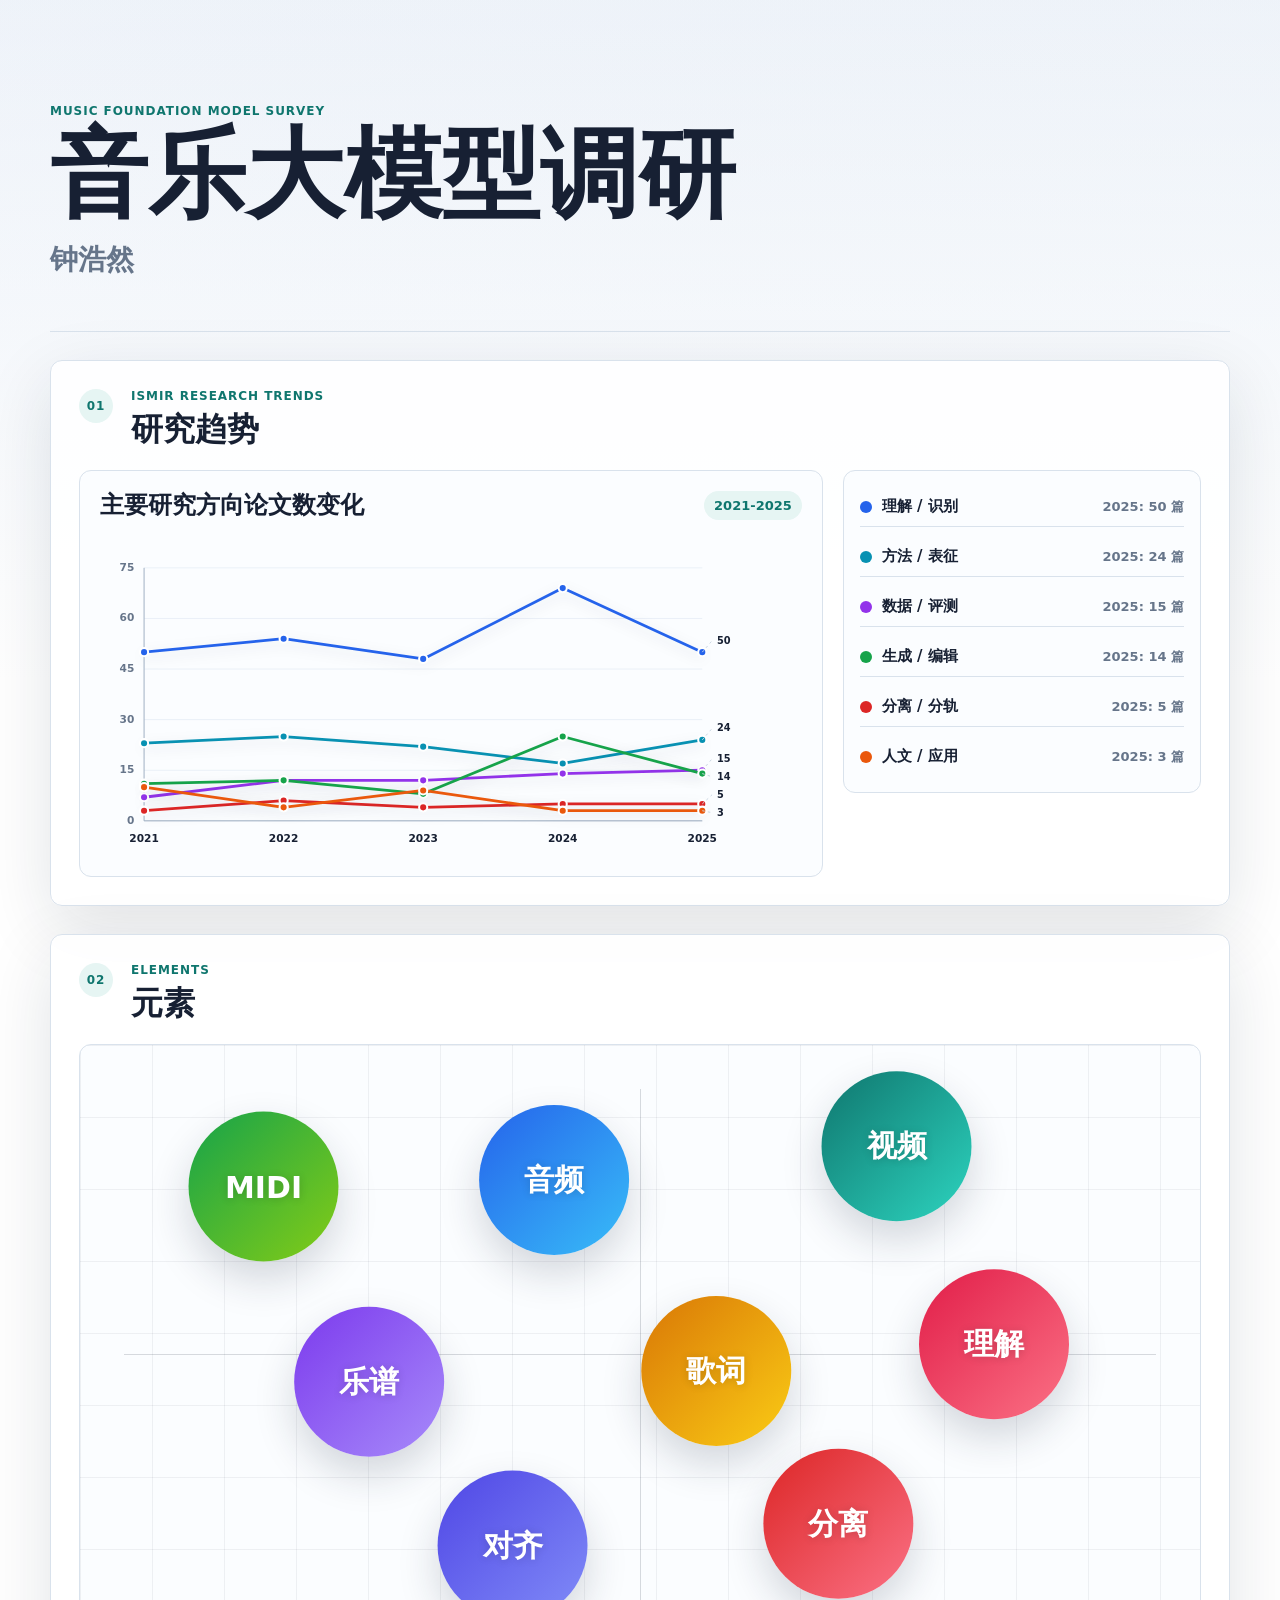
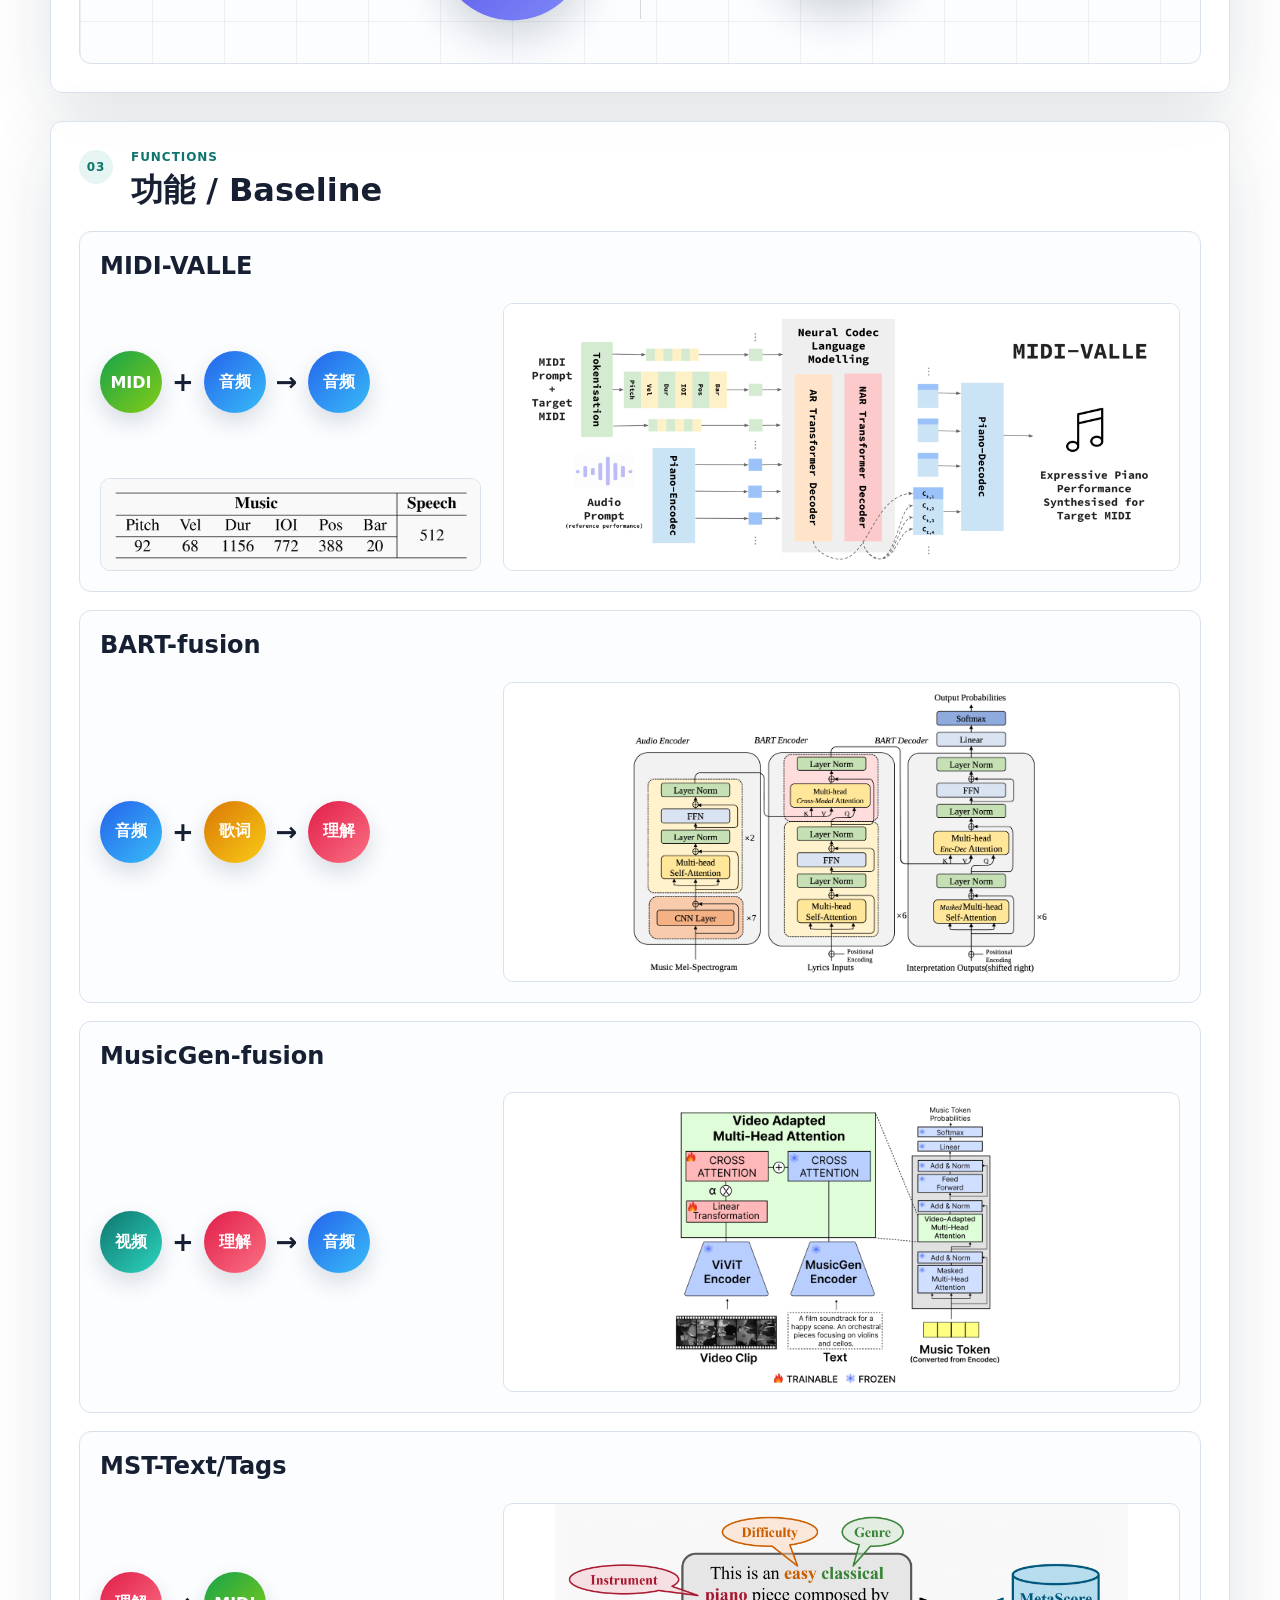
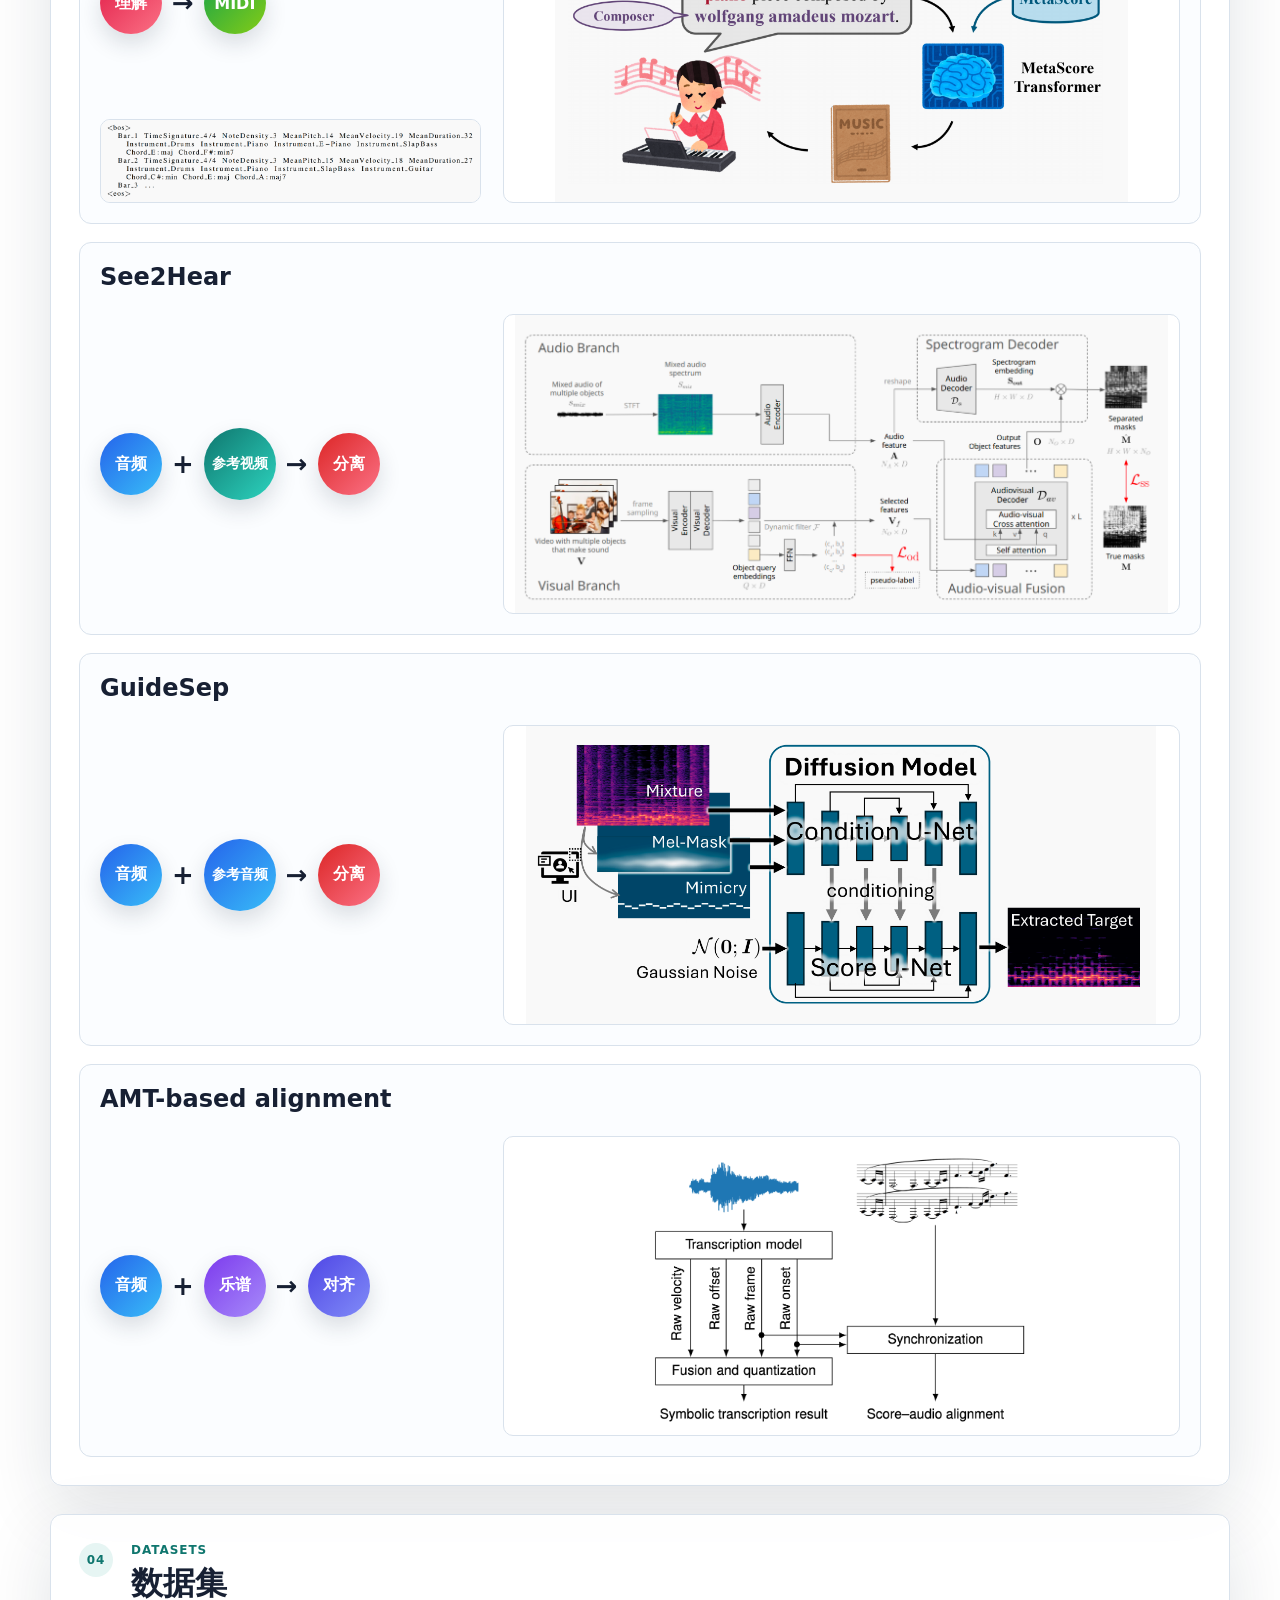
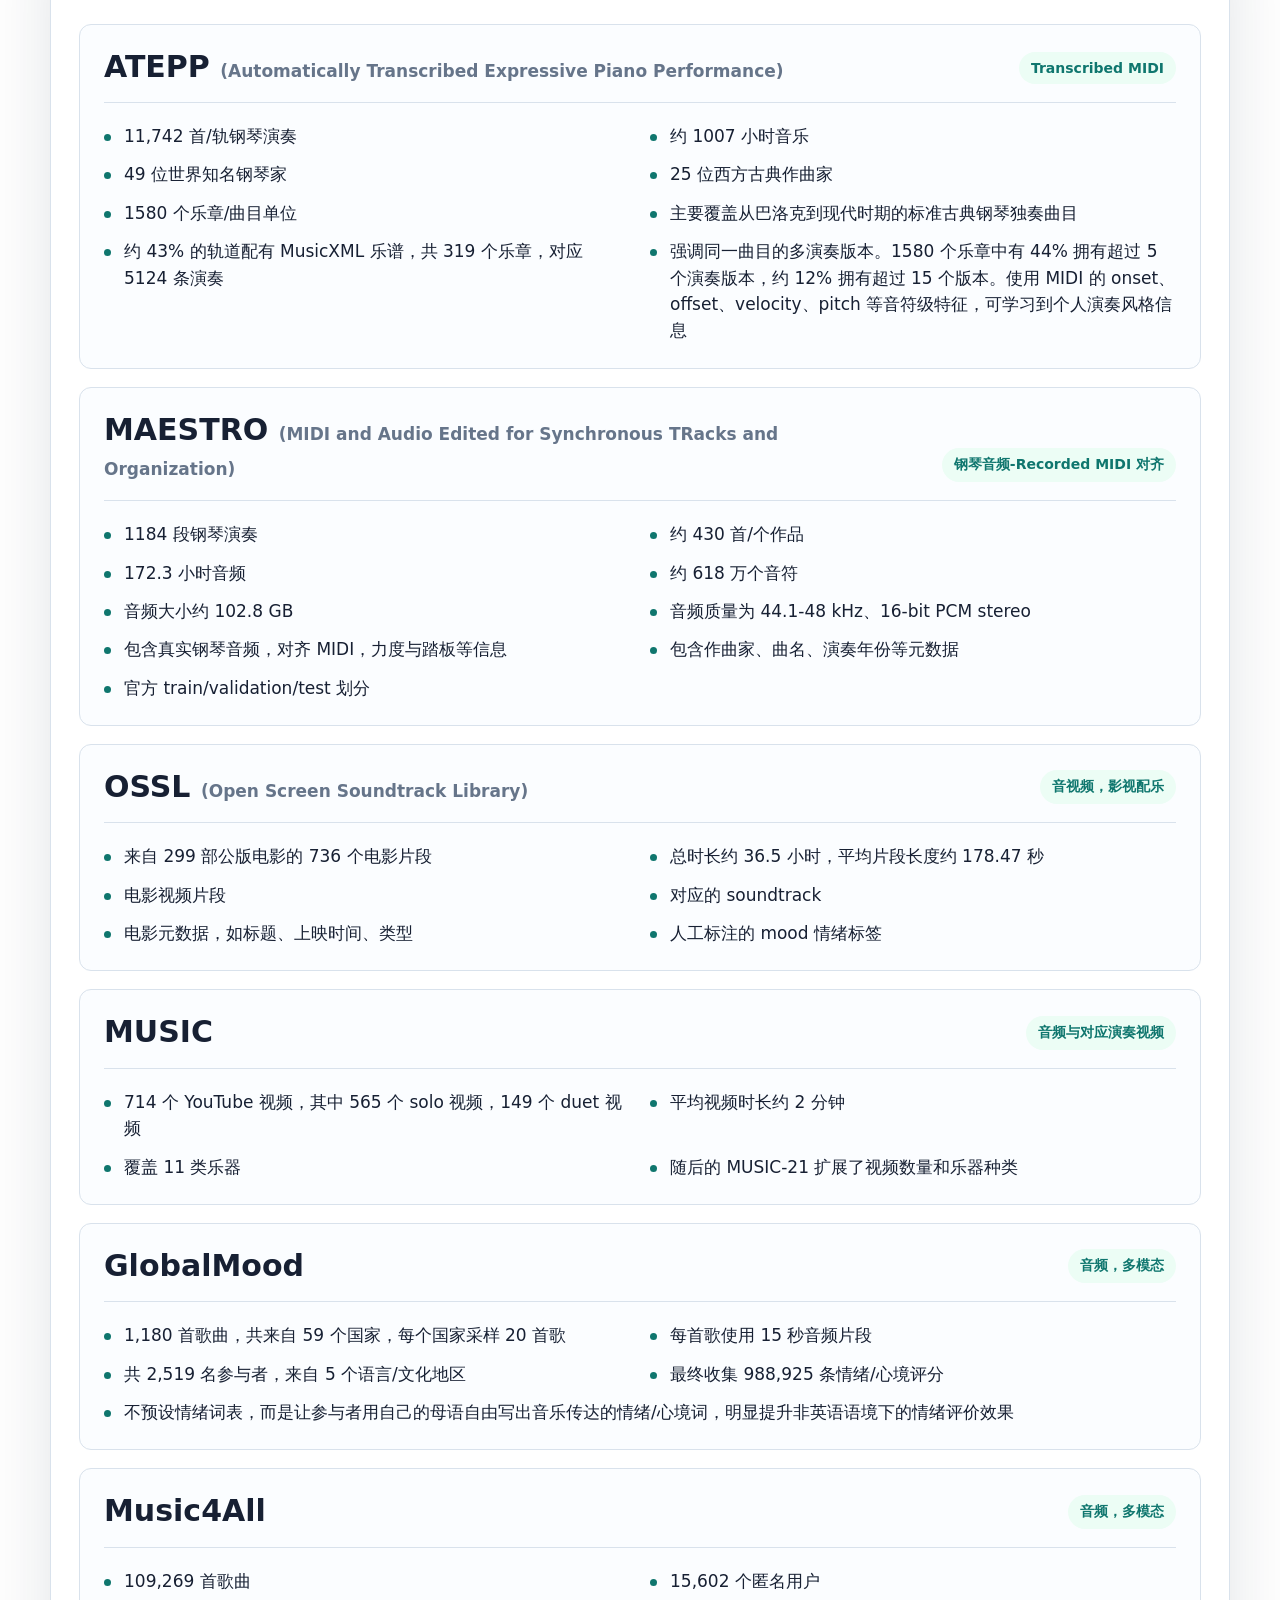
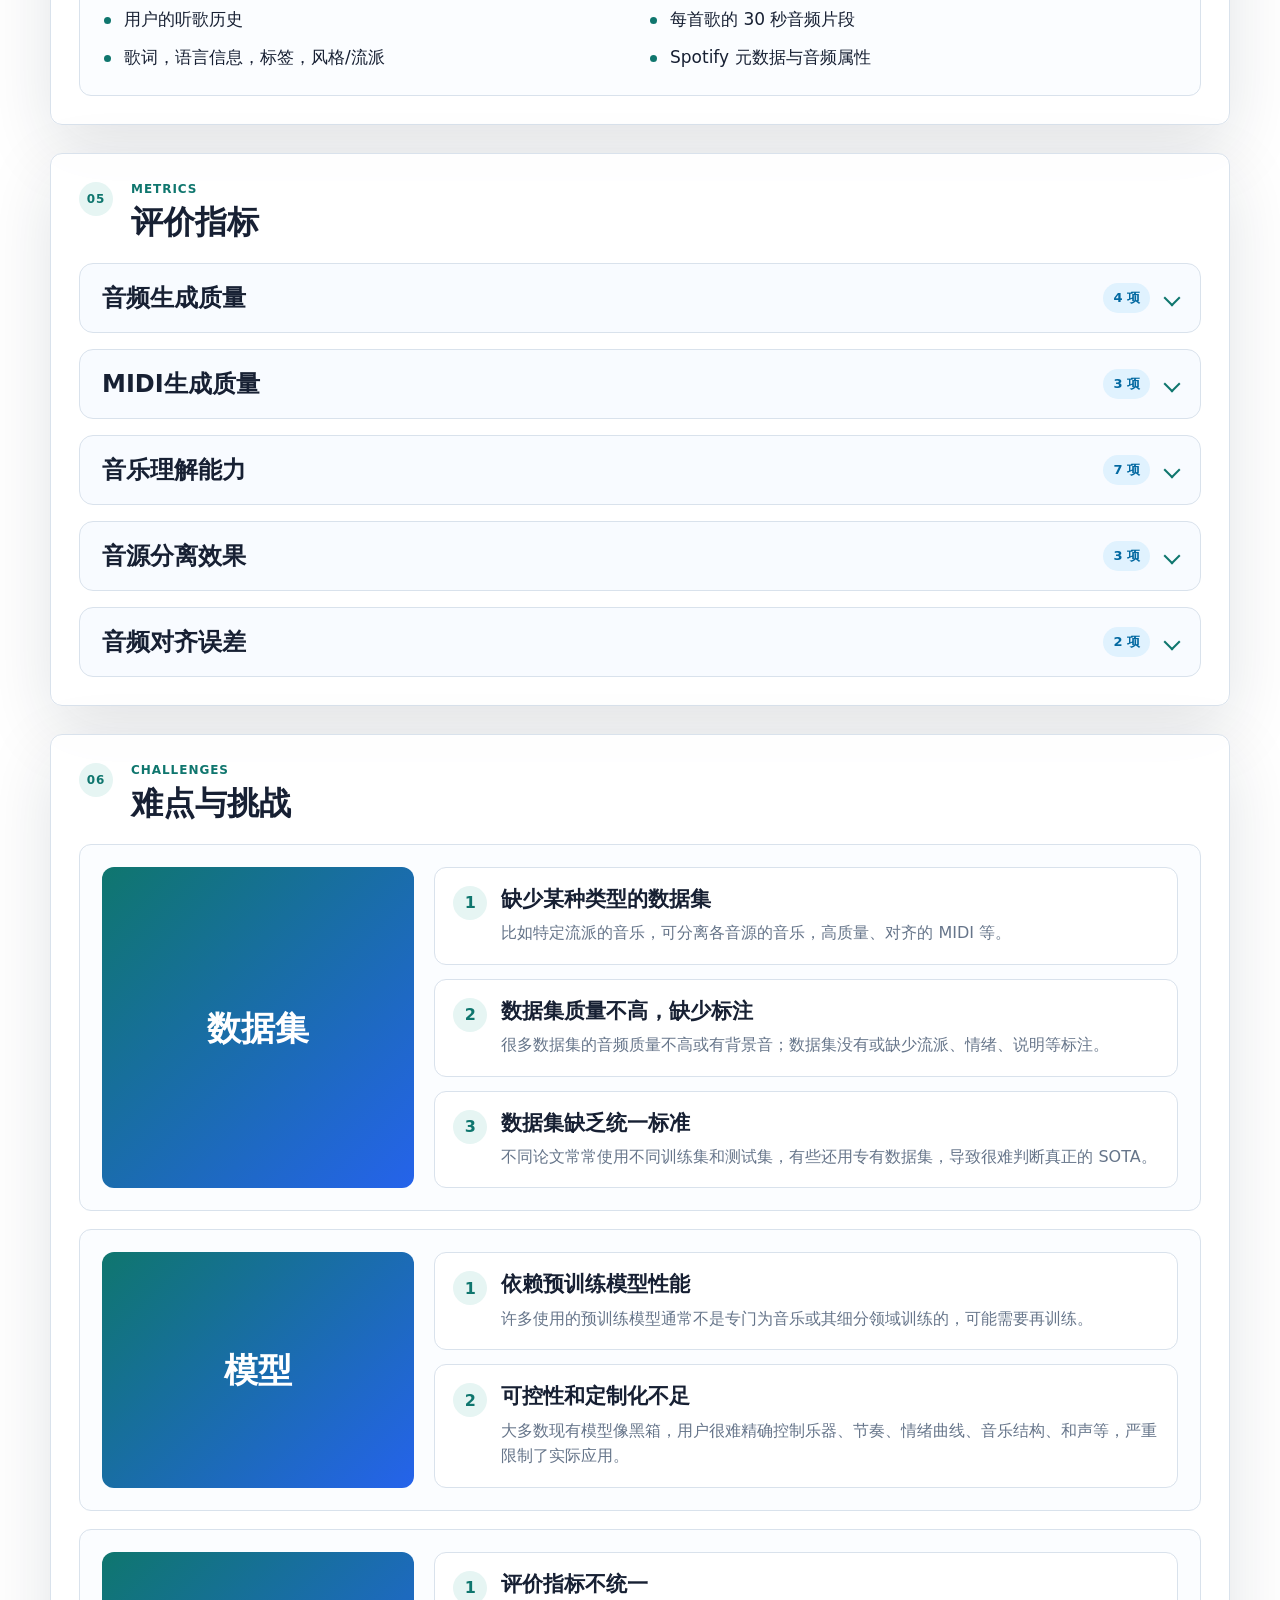
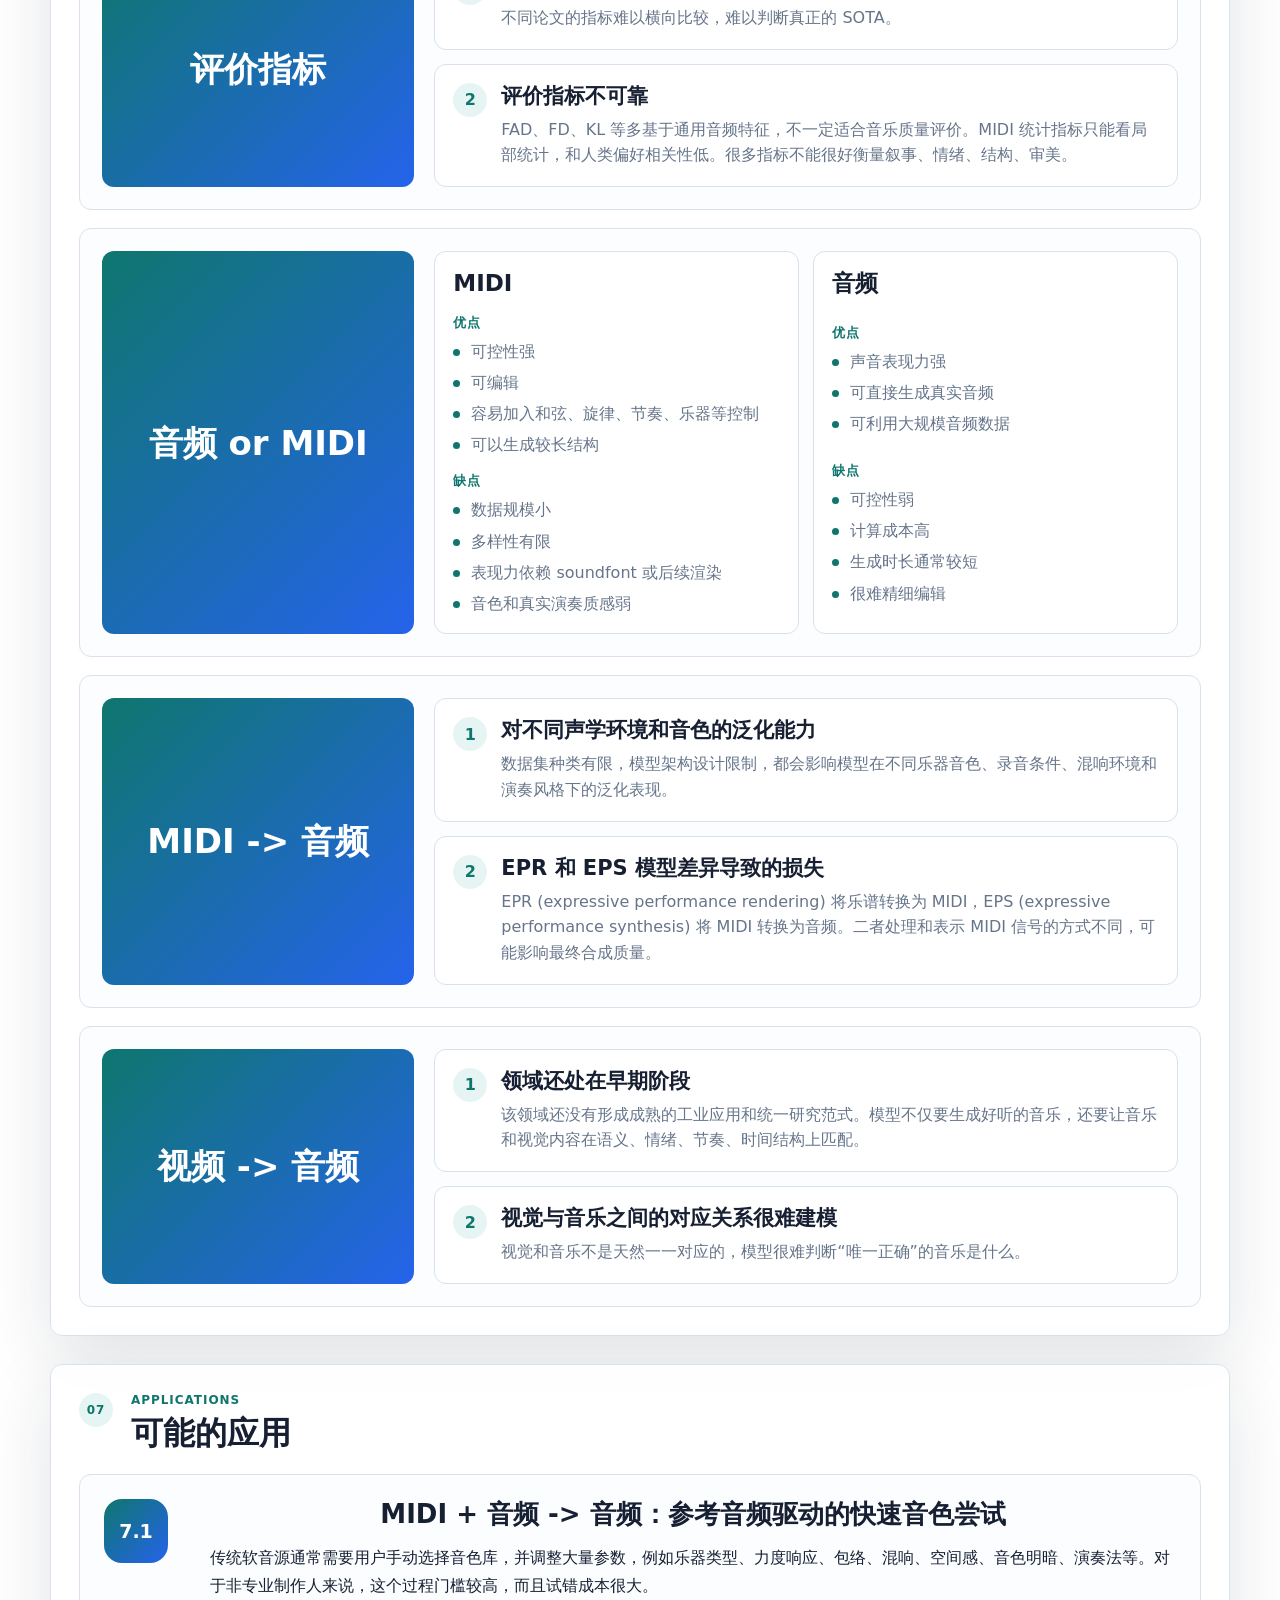
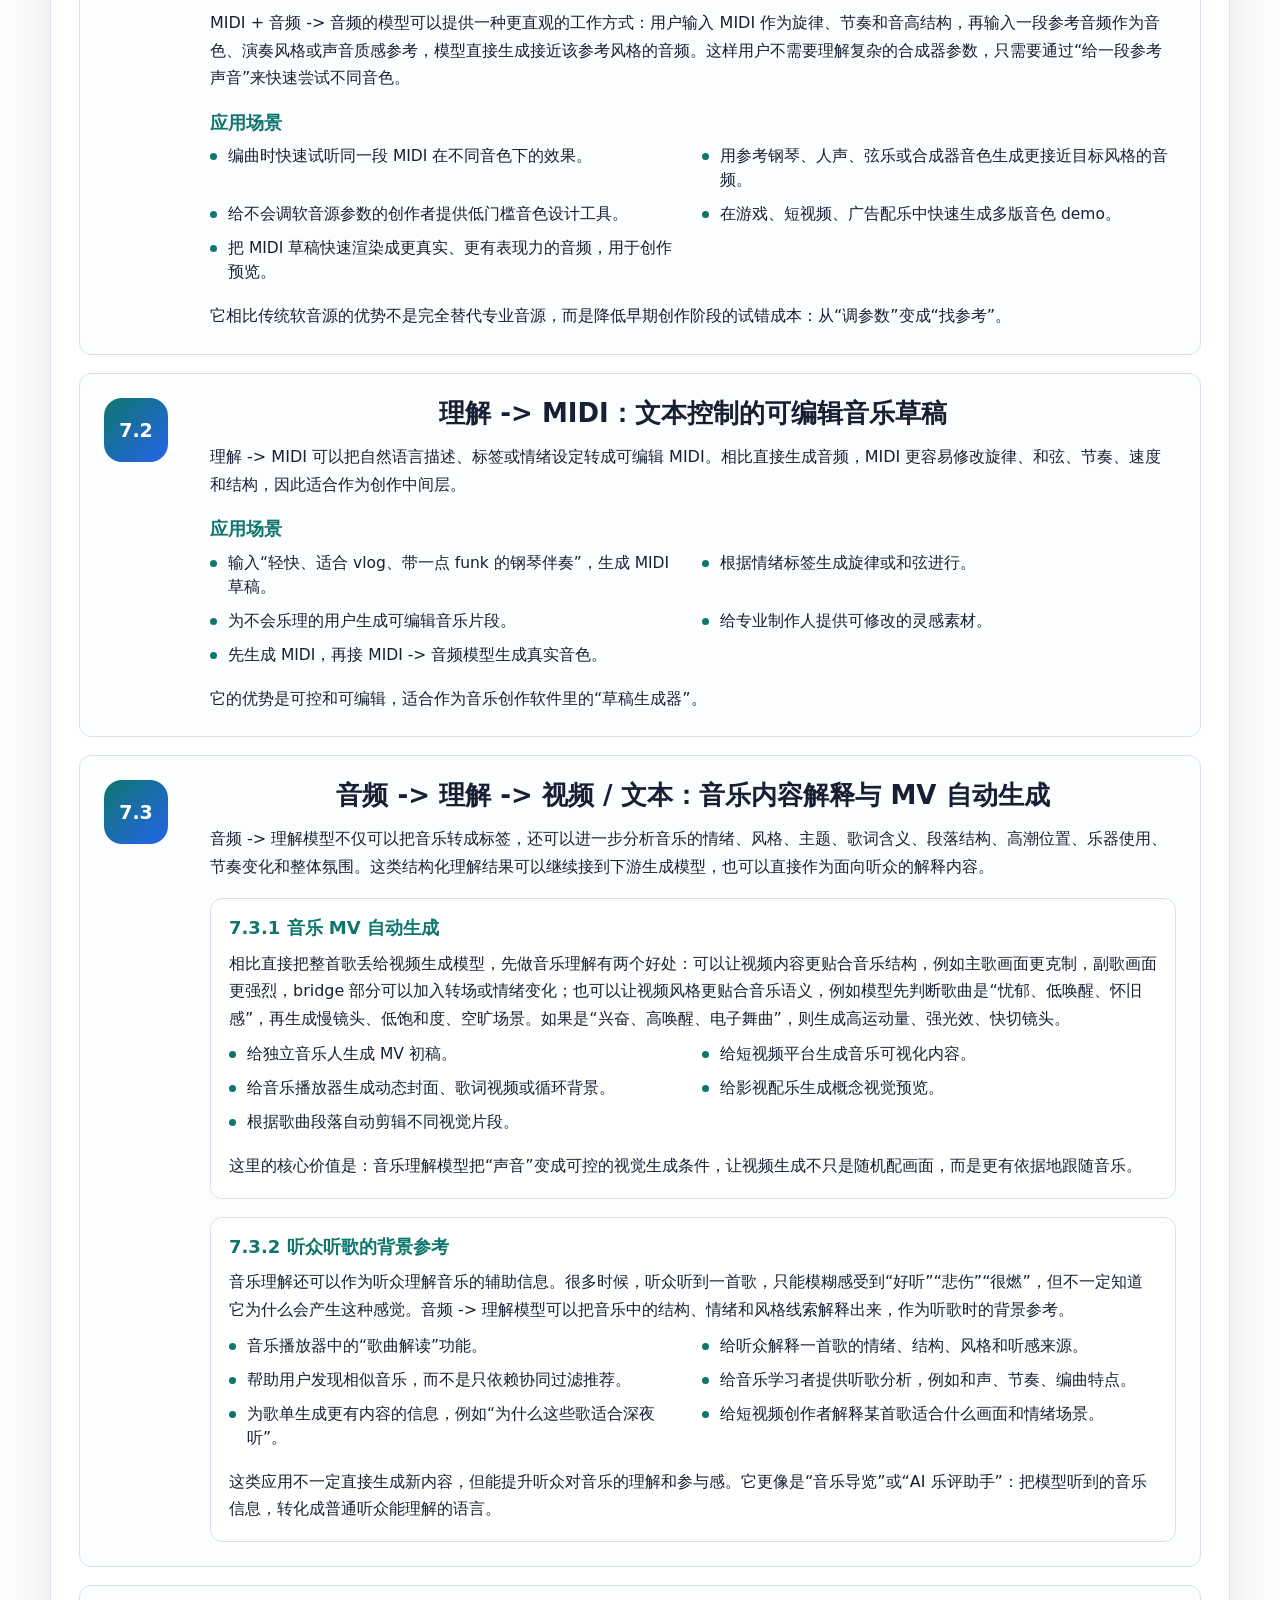
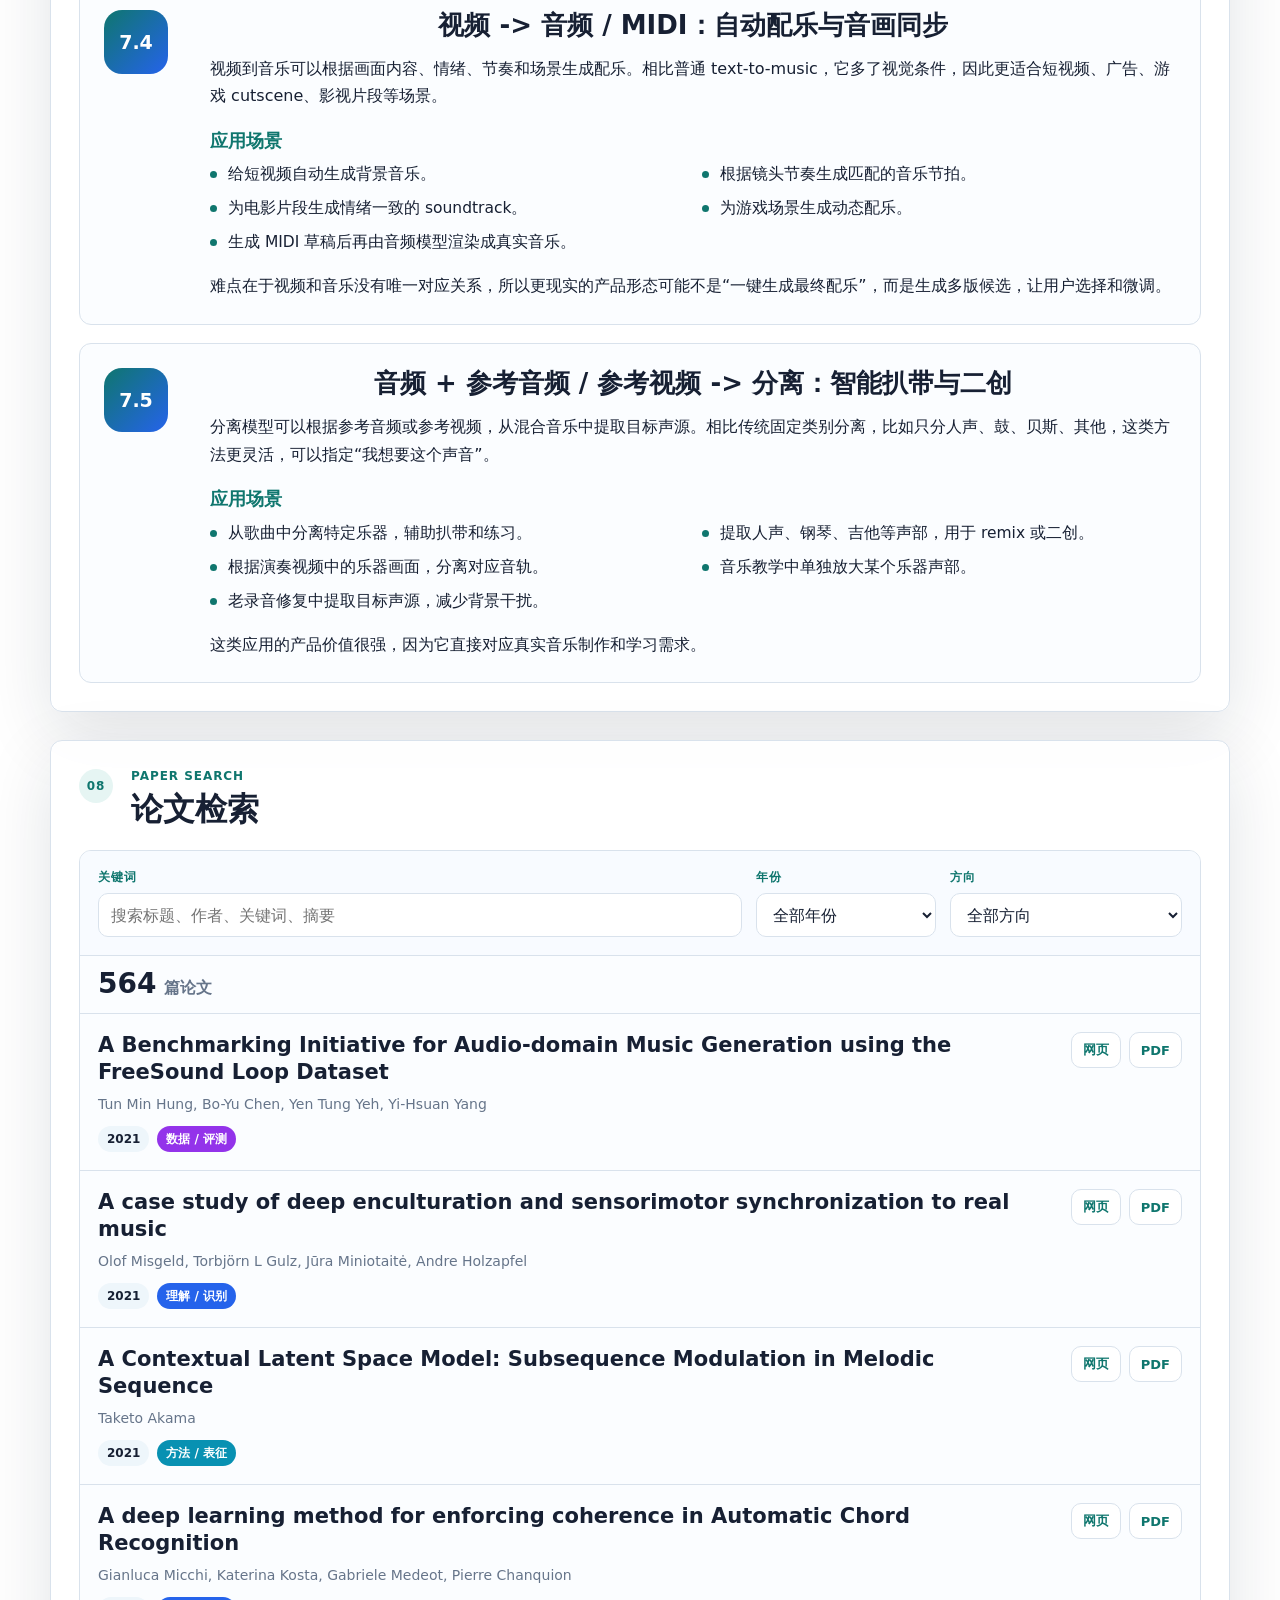
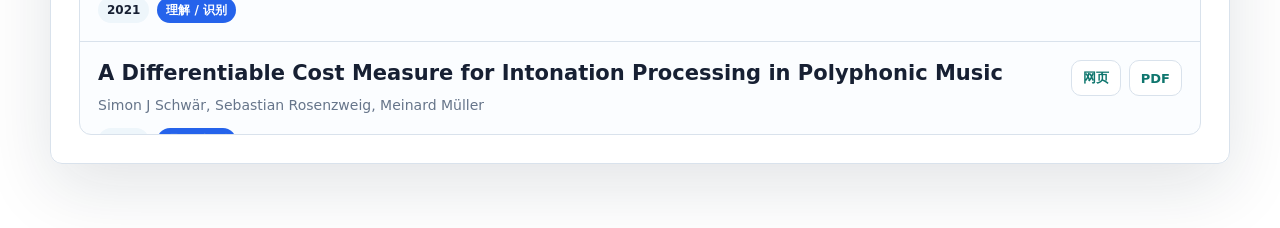
==== commit 6a5a0169: "网页添加可能的应用" ====
--- a/pre/index.html
+++ b/pre/index.html
@@ -97,9 +97,9 @@
               <span class="arrow">→</span>
               <span class="mini-bubble mini-audio">音频</span>
             </div>
-            <img class="feature-side-image" src="../resources/MIDI-VALLE2.png" alt="MIDI-VALLE 结果示意图">
-          </div>
-          <img class="feature-primary-image" src="../resources/MIDI-VALLE1.png" alt="MIDI-VALLE 模型示意图">
+            <img class="feature-side-image" src="resources/MIDI-VALLE2.png" alt="MIDI-VALLE 结果示意图">
+          </div>
+          <img class="feature-primary-image" src="resources/MIDI-VALLE1.png" alt="MIDI-VALLE 模型示意图">
         </div>
         <div class="feature-card">
           <h3>BART-fusion</h3>
@@ -110,7 +110,7 @@
             <span class="arrow">→</span>
             <span class="mini-bubble mini-understanding">理解</span>
           </div>
-          <img src="../resources/BART-fusion1.png" alt="BART-fusion 模型示意图">
+          <img src="resources/BART-fusion1.png" alt="BART-fusion 模型示意图">
         </div>
         <div class="feature-card">
           <h3>MusicGen-fusion</h3>
@@ -121,7 +121,7 @@
             <span class="arrow">→</span>
             <span class="mini-bubble mini-audio">音频</span>
           </div>
-          <img src="../resources/MusicGen-fusion1.png" alt="MusicGen-fusion 模型示意图">
+          <img src="resources/MusicGen-fusion1.png" alt="MusicGen-fusion 模型示意图">
         </div>
         <div class="feature-card feature-card-with-side-image">
           <h3>MST-Text/Tags</h3>
@@ -131,9 +131,9 @@
               <span class="arrow">→</span>
               <span class="mini-bubble mini-midi">MIDI</span>
             </div>
-            <img class="feature-side-image" src="../resources/MST2.png" alt="MST-Text/Tags 结果示意图">
-          </div>
-          <img class="feature-primary-image" src="../resources/MST1.png" alt="MST-Text/Tags 模型示意图">
+            <img class="feature-side-image" src="resources/MST2.png" alt="MST-Text/Tags 结果示意图">
+          </div>
+          <img class="feature-primary-image" src="resources/MST1.png" alt="MST-Text/Tags 模型示意图">
         </div>
         <div class="feature-card">
           <h3>See2Hear</h3>
@@ -144,7 +144,7 @@
             <span class="arrow">→</span>
             <span class="mini-bubble mini-separation">分离</span>
           </div>
-          <img src="../resources/See2Hear1.png" alt="See2Hear 模型示意图">
+          <img src="resources/See2Hear1.png" alt="See2Hear 模型示意图">
         </div>
         <div class="feature-card">
           <h3>GuideSep</h3>
@@ -155,7 +155,7 @@
             <span class="arrow">→</span>
             <span class="mini-bubble mini-separation">分离</span>
           </div>
-          <img src="../resources/GuideSep1.png" alt="GuideSep 模型示意图">
+          <img src="resources/GuideSep1.png" alt="GuideSep 模型示意图">
         </div>
         <div class="feature-card">
           <h3>AMT-based alignment</h3>
@@ -166,7 +166,7 @@
             <span class="arrow">→</span>
             <span class="mini-bubble mini-alignment">对齐</span>
           </div>
-          <img src="../resources/AMT1.png" alt="AMT-based alignment 模型示意图">
+          <img src="resources/AMT1.png" alt="AMT-based alignment 模型示意图">
         </div>
       </section>
 
@@ -658,7 +658,7 @@
                 <p class="metric-statement">包含 1,187 道选择题，覆盖 644 段音乐</p>
                 <p class="metric-statement">题目分为 <strong>Knowledge 问题</strong>（考察模型是否能识别音乐里的基本客观属性）和 <strong>Reasoning 问题</strong>（考察模型能否结合多个音乐信息，推断音乐功能场景）</p>
               </div>
-              <img class="metric-figure" src="../resources/MuChoMusic1.png" alt="MuChoMusic 评价任务示意图">
+              <img class="metric-figure" src="resources/MuChoMusic1.png" alt="MuChoMusic 评价任务示意图">
             </div>
             <div class="metric-block">
               <h4>评价指标</h4>
@@ -873,7 +873,7 @@
                 <p class="metric-statement"><strong>A1</strong> = 要评估的某个音频版本</p>
                 <p class="metric-statement"><strong>A2</strong> = WK64 音频版本，有人工小节标注</p>
               </div>
-              <img class="metric-figure" src="../resources/AMT2.png" alt="Measure Transfer 对齐误差示意图">
+              <img class="metric-figure" src="resources/AMT2.png" alt="Measure Transfer 对齐误差示意图">
             </div>
             <div class="metric-block">
               <h4>两条路径</h4>
@@ -916,7 +916,7 @@
                 <p class="metric-statement"><strong>A1</strong> = 一个音频版本</p>
                 <p class="metric-statement"><strong>A2</strong> = 另一个音频版本</p>
               </div>
-              <img class="metric-figure" src="../resources/AMT3.png" alt="Note Onset Transfer 对齐误差示意图">
+              <img class="metric-figure" src="resources/AMT3.png" alt="Note Onset Transfer 对齐误差示意图">
             </div>
             <div class="metric-block">
               <h4>score-audio alignment</h4>
@@ -1123,9 +1123,123 @@
         </article>
       </section>
 
+      <section class="section section-applications" aria-labelledby="applications-title">
+        <div class="section-heading">
+          <p class="index">07</p>
+          <div>
+            <p class="eyebrow">Applications</p>
+            <h2 id="applications-title">可能的应用</h2>
+          </div>
+        </div>
+
+        <article class="application-card">
+          <div class="application-kicker">7.1</div>
+          <div>
+            <h3>MIDI + 音频 -> 音频：参考音频驱动的快速音色尝试</h3>
+            <p>传统软音源通常需要用户手动选择音色库，并调整大量参数，例如乐器类型、力度响应、包络、混响、空间感、音色明暗、演奏法等。对于非专业制作人来说，这个过程门槛较高，而且试错成本很大。</p>
+            <p>MIDI + 音频 -> 音频的模型可以提供一种更直观的工作方式：用户输入 MIDI 作为旋律、节奏和音高结构，再输入一段参考音频作为音色、演奏风格或声音质感参考，模型直接生成接近该参考风格的音频。这样用户不需要理解复杂的合成器参数，只需要通过“给一段参考声音”来快速尝试不同音色。</p>
+            <h4>应用场景</h4>
+            <ul class="application-list">
+              <li>编曲时快速试听同一段 MIDI 在不同音色下的效果。</li>
+              <li>用参考钢琴、人声、弦乐或合成器音色生成更接近目标风格的音频。</li>
+              <li>给不会调软音源参数的创作者提供低门槛音色设计工具。</li>
+              <li>在游戏、短视频、广告配乐中快速生成多版音色 demo。</li>
+              <li>把 MIDI 草稿快速渲染成更真实、更有表现力的音频，用于创作预览。</li>
+            </ul>
+            <p>它相比传统软音源的优势不是完全替代专业音源，而是降低早期创作阶段的试错成本：从“调参数”变成“找参考”。</p>
+          </div>
+        </article>
+
+        <article class="application-card">
+          <div class="application-kicker">7.2</div>
+          <div>
+            <h3>理解 -> MIDI：文本控制的可编辑音乐草稿</h3>
+            <p>理解 -> MIDI 可以把自然语言描述、标签或情绪设定转成可编辑 MIDI。相比直接生成音频，MIDI 更容易修改旋律、和弦、节奏、速度和结构，因此适合作为创作中间层。</p>
+            <h4>应用场景</h4>
+            <ul class="application-list">
+              <li>输入“轻快、适合 vlog、带一点 funk 的钢琴伴奏”，生成 MIDI 草稿。</li>
+              <li>根据情绪标签生成旋律或和弦进行。</li>
+              <li>为不会乐理的用户生成可编辑音乐片段。</li>
+              <li>给专业制作人提供可修改的灵感素材。</li>
+              <li>先生成 MIDI，再接 MIDI -> 音频模型生成真实音色。</li>
+            </ul>
+            <p>它的优势是可控和可编辑，适合作为音乐创作软件里的“草稿生成器”。</p>
+          </div>
+        </article>
+
+        <article class="application-card">
+          <div class="application-kicker">7.3</div>
+          <div>
+            <h3>音频 -> 理解 -> 视频 / 文本：音乐内容解释与 MV 自动生成</h3>
+            <p>音频 -> 理解模型不仅可以把音乐转成标签，还可以进一步分析音乐的情绪、风格、主题、歌词含义、段落结构、高潮位置、乐器使用、节奏变化和整体氛围。这类结构化理解结果可以继续接到下游生成模型，也可以直接作为面向听众的解释内容。</p>
+
+            <div class="application-subblock">
+              <h4>7.3.1 音乐 MV 自动生成</h4>
+              <p>相比直接把整首歌丢给视频生成模型，先做音乐理解有两个好处：可以让视频内容更贴合音乐结构，例如主歌画面更克制，副歌画面更强烈，bridge 部分可以加入转场或情绪变化；也可以让视频风格更贴合音乐语义，例如模型先判断歌曲是“忧郁、低唤醒、怀旧感”，再生成慢镜头、低饱和度、空旷场景。如果是“兴奋、高唤醒、电子舞曲”，则生成高运动量、强光效、快切镜头。</p>
+              <ul class="application-list">
+                <li>给独立音乐人生成 MV 初稿。</li>
+                <li>给短视频平台生成音乐可视化内容。</li>
+                <li>给音乐播放器生成动态封面、歌词视频或循环背景。</li>
+                <li>给影视配乐生成概念视觉预览。</li>
+                <li>根据歌曲段落自动剪辑不同视觉片段。</li>
+              </ul>
+              <p>这里的核心价值是：音乐理解模型把“声音”变成可控的视觉生成条件，让视频生成不只是随机配画面，而是更有依据地跟随音乐。</p>
+            </div>
+
+            <div class="application-subblock">
+              <h4>7.3.2 听众听歌的背景参考</h4>
+              <p>音乐理解还可以作为听众理解音乐的辅助信息。很多时候，听众听到一首歌，只能模糊感受到“好听”“悲伤”“很燃”，但不一定知道它为什么会产生这种感觉。音频 -> 理解模型可以把音乐中的结构、情绪和风格线索解释出来，作为听歌时的背景参考。</p>
+              <ul class="application-list">
+                <li>音乐播放器中的“歌曲解读”功能。</li>
+                <li>给听众解释一首歌的情绪、结构、风格和听感来源。</li>
+                <li>帮助用户发现相似音乐，而不是只依赖协同过滤推荐。</li>
+                <li>给音乐学习者提供听歌分析，例如和声、节奏、编曲特点。</li>
+                <li>为歌单生成更有内容的信息，例如“为什么这些歌适合深夜听”。</li>
+                <li>给短视频创作者解释某首歌适合什么画面和情绪场景。</li>
+              </ul>
+              <p>这类应用不一定直接生成新内容，但能提升听众对音乐的理解和参与感。它更像是“音乐导览”或“AI 乐评助手”：把模型听到的音乐信息，转化成普通听众能理解的语言。</p>
+            </div>
+          </div>
+        </article>
+
+        <article class="application-card">
+          <div class="application-kicker">7.4</div>
+          <div>
+            <h3>视频 -> 音频 / MIDI：自动配乐与音画同步</h3>
+            <p>视频到音乐可以根据画面内容、情绪、节奏和场景生成配乐。相比普通 text-to-music，它多了视觉条件，因此更适合短视频、广告、游戏 cutscene、影视片段等场景。</p>
+            <h4>应用场景</h4>
+            <ul class="application-list">
+              <li>给短视频自动生成背景音乐。</li>
+              <li>根据镜头节奏生成匹配的音乐节拍。</li>
+              <li>为电影片段生成情绪一致的 soundtrack。</li>
+              <li>为游戏场景生成动态配乐。</li>
+              <li>生成 MIDI 草稿后再由音频模型渲染成真实音乐。</li>
+            </ul>
+            <p>难点在于视频和音乐没有唯一对应关系，所以更现实的产品形态可能不是“一键生成最终配乐”，而是生成多版候选，让用户选择和微调。</p>
+          </div>
+        </article>
+
+        <article class="application-card">
+          <div class="application-kicker">7.5</div>
+          <div>
+            <h3>音频 + 参考音频 / 参考视频 -> 分离：智能扒带与二创</h3>
+            <p>分离模型可以根据参考音频或参考视频，从混合音乐中提取目标声源。相比传统固定类别分离，比如只分人声、鼓、贝斯、其他，这类方法更灵活，可以指定“我想要这个声音”。</p>
+            <h4>应用场景</h4>
+            <ul class="application-list">
+              <li>从歌曲中分离特定乐器，辅助扒带和练习。</li>
+              <li>提取人声、钢琴、吉他等声部，用于 remix 或二创。</li>
+              <li>根据演奏视频中的乐器画面，分离对应音轨。</li>
+              <li>音乐教学中单独放大某个乐器声部。</li>
+              <li>老录音修复中提取目标声源，减少背景干扰。</li>
+            </ul>
+            <p>这类应用的产品价值很强，因为它直接对应真实音乐制作和学习需求。</p>
+          </div>
+        </article>
+      </section>
+
       <section class="section section-paper-search" aria-labelledby="paper-search-title">
         <div class="section-heading">
-          <p class="index">07</p>
+          <p class="index">08</p>
           <div>
             <p class="eyebrow">Paper Search</p>
             <h2 id="paper-search-title">论文检索</h2>
--- a/pre/styles.css
+++ b/pre/styles.css
@@ -1004,6 +1004,100 @@
   background: var(--teal);
 }
 
+.application-card {
+  display: grid;
+  grid-template-columns: 86px minmax(0, 1fr);
+  gap: 20px;
+  padding: 24px;
+  border: 1px solid var(--line);
+  border-radius: 12px;
+  background: #fbfdff;
+}
+
+.application-card + .application-card {
+  margin-top: 18px;
+}
+
+.application-kicker {
+  display: flex;
+  width: 64px;
+  height: 64px;
+  align-items: center;
+  justify-content: center;
+  border-radius: 18px;
+  background: linear-gradient(135deg, #0f766e, #2563eb);
+  color: #fff;
+  font-size: 19px;
+  font-weight: 900;
+}
+
+.application-card h3 {
+  margin: 0 0 14px;
+  font-size: 26px;
+  line-height: 1.2;
+  letter-spacing: 0;
+  text-align: center;
+}
+
+.application-card h4 {
+  margin: 20px 0 10px;
+  color: var(--teal);
+  font-size: 18px;
+  line-height: 1.25;
+  letter-spacing: 0;
+}
+
+.application-card p {
+  margin: 0;
+  color: var(--ink);
+  font-size: 16px;
+  line-height: 1.72;
+}
+
+.application-card p + p {
+  margin-top: 10px;
+}
+
+.application-list {
+  display: grid;
+  grid-template-columns: repeat(2, minmax(0, 1fr));
+  gap: 10px 18px;
+  margin: 10px 0 18px;
+  padding: 0;
+  list-style: none;
+}
+
+.application-list li {
+  position: relative;
+  padding-left: 18px;
+  color: var(--ink);
+  font-size: 15.5px;
+  line-height: 1.55;
+}
+
+.application-list li::before {
+  content: "";
+  position: absolute;
+  left: 0;
+  top: 9px;
+  width: 7px;
+  height: 7px;
+  border-radius: 999px;
+  background: var(--teal);
+}
+
+.application-subblock {
+  margin-top: 18px;
+  padding: 18px;
+  border: 1px solid var(--line);
+  border-radius: 12px;
+  background: #fff;
+}
+
+.application-subblock h4 {
+  margin-top: 0;
+}
+
 .metric-card {
   padding: 24px;
   border: 1px solid var(--line);
@@ -1406,6 +1500,19 @@
     grid-template-columns: 1fr;
   }
 
+  .application-card {
+    grid-template-columns: 1fr;
+  }
+
+  .application-kicker {
+    width: 58px;
+    height: 58px;
+  }
+
+  .application-list {
+    grid-template-columns: 1fr;
+  }
+
   .trend-chart-head {
     display: block;
   }
